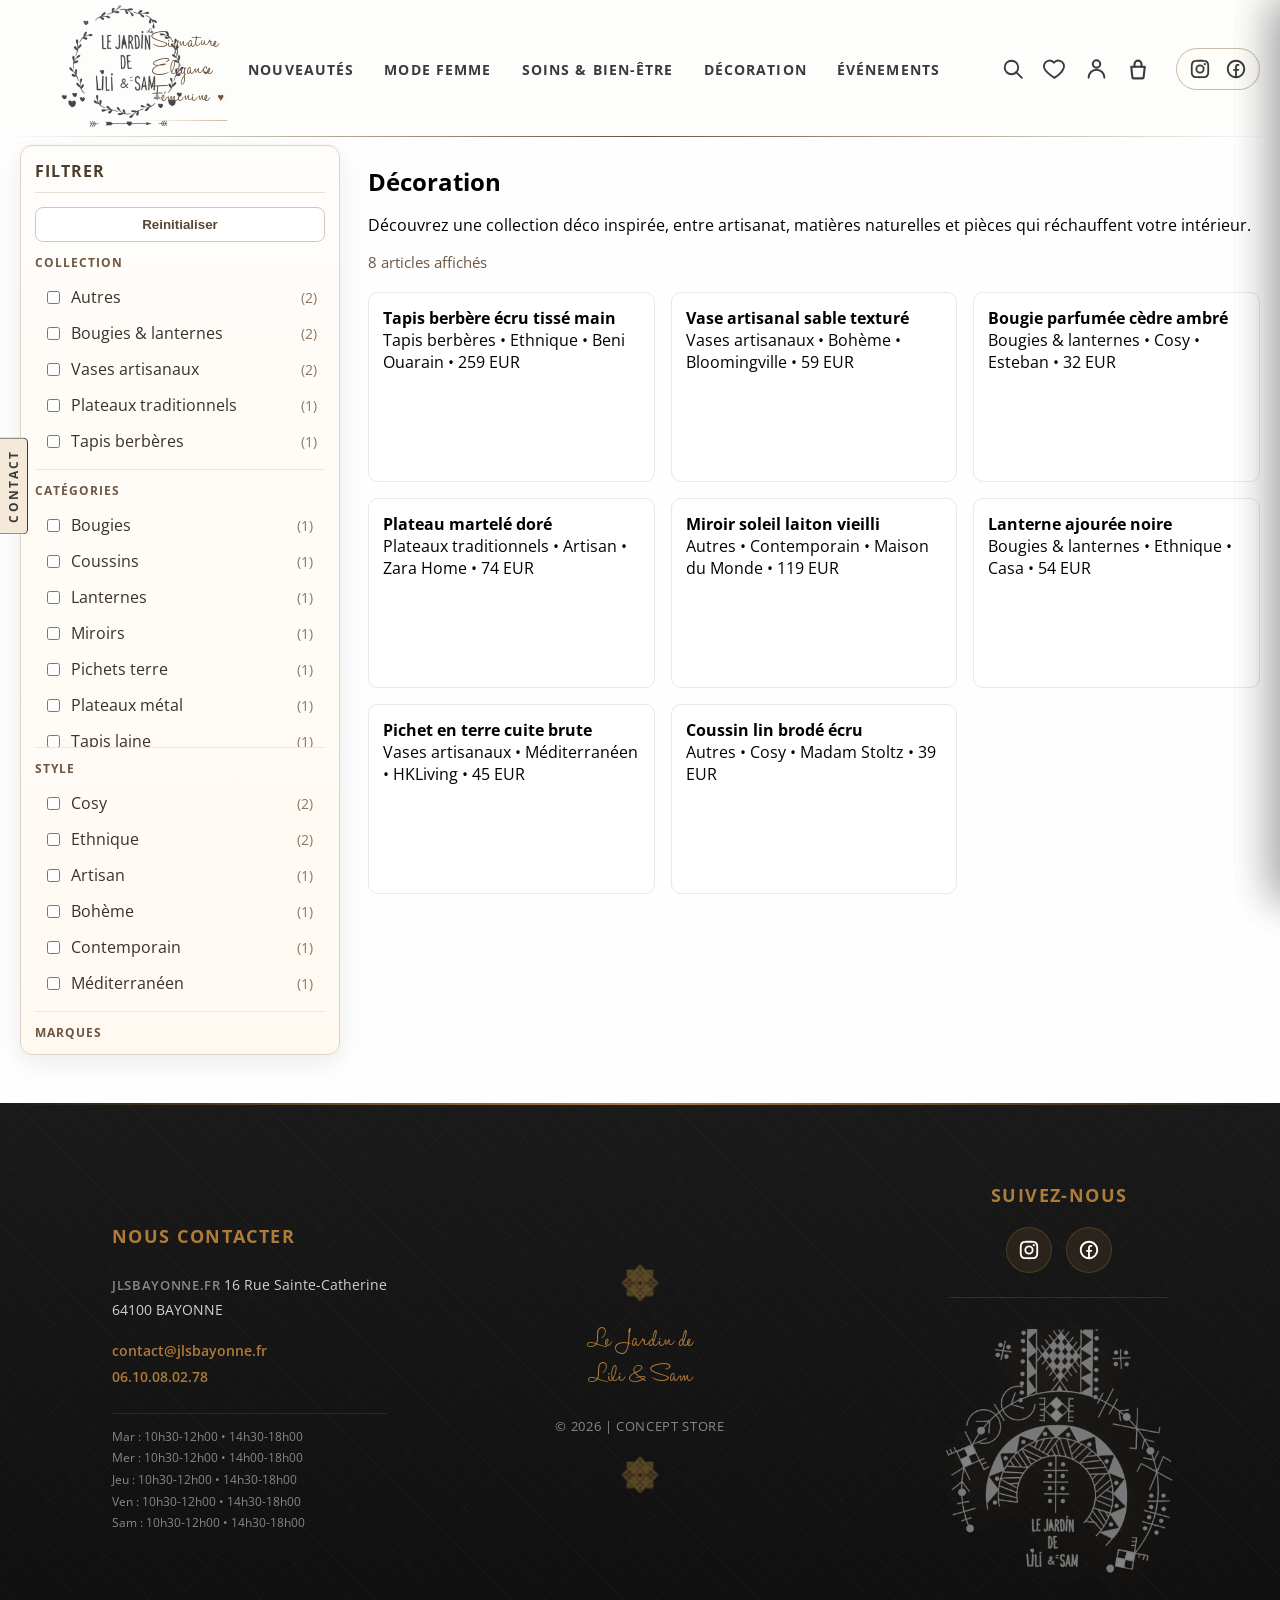
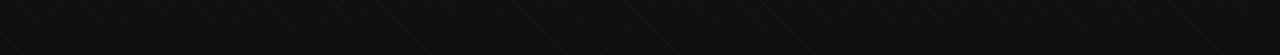
==== decoration.html @ 3ecb761a "Update 24/03/26" ====
<!DOCTYPE html>
<html lang="fr">

<head>
    <!-- METADONNÉES -->
    <meta charset="UTF-8">
    <meta name="viewport" content="width=device-width, initial-scale=1.0">
    <meta name="description"
        content="Décoration - Une sélection de tapis berbères, vases artisanaux, bougies et objets déco au Jardin de Lili & Sam à Bayonne.">
    <meta name="robots" content="index, follow">
    <link rel="canonical" href="https://jlsbayonne.fr/decoration.html">
    <title>Décoration | Le Jardin de Lili &amp; Sam</title>

    <!-- LINK -->
    <link rel="stylesheet" href="style.css">
    <link
        href="https://fonts.googleapis.com/css2?family=Bodoni+Moda:wght@500;600&family=Cormorant+Garamond:wght@500;600;700&family=Open+Sans:wght@400;600&family=Source+Sans+3:wght@600;700;800&display=swap"
        rel="stylesheet">
    <link rel="icon" href="icons/favicon.ico" type="image/x-icon">

    <!-- JS -->
    <script src="carousel.js" defer></script>
    <script src="menu.js" defer></script>
    <script src="search.js" defer></script>
    <script src="script.js" defer></script>
</head>

<body>
    <!-- HEADER -->
    <header class="header">
        <div class="header-container">
            <div class="logo">
                <a href="/index.html">
                    <img src="img/logo.png" draggable="false" alt="logoJLS">
                </a>
                <div class="logo-words" aria-hidden="true">
                    <span>Signature</span>
                    <span>Elégance</span>
                    <span>Féminine</span>
                </div>
                <div class="logo-hover-hint" aria-hidden="true">
                    <span class="logo-hover-arrow">↖</span>
                    <span class="logo-hover-text">
                        <span class="logo-hover-letter" style="--i:1">R</span>
                        <span class="logo-hover-letter" style="--i:2">E</span>
                        <span class="logo-hover-letter" style="--i:3">T</span>
                        <span class="logo-hover-letter" style="--i:4">O</span>
                        <span class="logo-hover-letter" style="--i:5">U</span>
                        <span class="logo-hover-letter" style="--i:6">R</span>
                        <span class="logo-hover-space"></span>
                        <span class="logo-hover-letter" style="--i:7">V</span>
                        <span class="logo-hover-letter" style="--i:8">E</span>
                        <span class="logo-hover-letter" style="--i:9">R</span>
                        <span class="logo-hover-letter" style="--i:10">S</span>
                        <span class="logo-hover-space"></span>
                        <span class="logo-hover-letter" style="--i:11">L</span>
                        <span class="logo-hover-letter" style="--i:12">'</span>
                        <span class="logo-hover-letter" style="--i:13">A</span>
                        <span class="logo-hover-letter" style="--i:14">C</span>
                        <span class="logo-hover-letter" style="--i:15">C</span>
                        <span class="logo-hover-letter" style="--i:16">U</span>
                        <span class="logo-hover-letter" style="--i:17">E</span>
                        <span class="logo-hover-letter" style="--i:18">I</span>
                        <span class="logo-hover-letter" style="--i:19">L</span>
                    </span>
                </div>
            </div>

            <div class="header-search-overlay">
                <div class="header-search">
                    <div class="search-berber-left" aria-hidden="true"></div>
                    <input type="text" placeholder="Rechercher un article, une marque...">
                    <img src="icons/search-outline.svg" class="search-icon-input" alt="Recherche">
                    <button class="search-close" aria-label="Fermer la barre de recherche">
                        <svg viewBox="0 0 24 24" width="22" height="22" fill="none">
                            <path d="M18 6L6 18M6 6l12 12" stroke="currentColor" stroke-width="2"
                                stroke-linecap="round" />
                        </svg>
                    </button>
                    <div class="search-berber-right" aria-hidden="true"></div>
                </div>
            </div>

            <nav class="menu">
                <ul>
                    <li class="submenu-container">
                        <a href="nouveautes.html" class="has-submenu menu-link-nouveautes">Nouveautés</a>
                    </li>
                    <li class="submenu-container">
                        <a href="mode-femme.html" class="has-submenu">Mode Femme</a>
                        <div class="submenu submenu-mega">
                            <div class="submenu-mega-col">
                                <span class="submenu-mega-title">Vêtements</span>
                                <a href="/boutique/produits?CAT=robes&parent=boutique">Robes</a>
                                <a href="/boutique/produits?CAT=jupes&parent=boutique">Jupes</a>
                                <a href="/boutique/produits?CAT=pantalons&parent=boutique">Pantalons</a>
                                <a href="/boutique/produits?CAT=jeans&parent=boutique">Jeans</a>
                                <a href="/boutique/produits?CAT=vestes&parent=boutique">Vestes</a>
                                <a href="/boutique/produits?CAT=manteaux&parent=boutique">Manteaux</a>
                                <a href="/boutique/produits?CAT=pulls&parent=boutique">Pulls & Gilets</a>
                                <a href="/boutique/produits?CAT=t-shirts-et-polos&parent=boutique">T-shirts & Polos</a>
                                <a href="/boutique/produits?CAT=chemises&parent=boutique">Chemises</a>
                                <a href="/boutique/produits?CAT=combinaisons&parent=boutique">Combinaisons</a>
                            </div>
                            <div class="submenu-mega-col">
                                <span class="submenu-mega-title">Chaussures</span>
                                <a href="/boutique/produits?CAT=basket&parent=boutique">Basket</a>
                                <a href="/boutique/produits?CAT=bottes&parent=boutique">Bottes</a>
                                <a href="/boutique/produits?CAT=bottines-boots&parent=boutique">Bottines / Boots</a>
                                <a href="/boutique/produits?CAT=sandales&parent=boutique">Sandales</a>
                                <a href="/boutique/produits?CAT=talons&parent=boutique">Talons</a>
                                <a href="/boutique/produits?CAT=chaussures_plates&parent=boutique">Chaussures plates</a>
                                <a href="/boutique/produits?CAT=chaussures_de_ville&parent=boutique">Chaussures de ville</a>
                                <a href="/boutique/produits?CAT=chaussures_de_sport&parent=boutique">Chaussures de sport</a>
                            </div>
                            <div class="submenu-mega-col">
                                <span class="submenu-mega-title">Accessoires</span>
                                <a href="/boutique/produits?CAT=sacs_maroquinerie&parent=boutique">Sacs & Maroquinerie</a>
                                <a href="/boutique/produits?CAT=bijoux_fantaisie&parent=boutique">Bijoux & Fantaisie</a>
                                <a href="/boutique/produits?CAT=ceintures&parent=boutique">Ceintures</a>
                                <a href="/boutique/produits?CAT=chapeaux&parent=boutique">Chapeaux</a>
                                <a href="/boutique/produits?CAT=echarpes&parent=boutique">Écharpes</a>
                                <a href="/boutique/produits?CAT=gants&parent=boutique">Gants</a>
                                <a href="/boutique/produits?CAT=lunettes_de_soleil&parent=boutique">Lunettes de soleil</a>
                            </div>
                        </div>
                    </li>
                    <li class="submenu-container">
                        <a href="soins-bien-etre.html" class="has-submenu">Soins &
                            Bien-être</a>
                        <div class="submenu">
                            <a href="/boutique/produits?CAT=parfums&parent=boutique">Parfums</a>
                            <a href="/boutique/produits?CAT=savons_artisanaux&parent=boutique">Savons artisanaux</a>
                            <a href="/boutique/produits?CAT=soins_corps&parent=boutique">Soins du corps</a>
                            <a href="/boutique/produits?CAT=soins_visage&parent=boutique">Soins du visage</a>
                            <a href="/boutique/produits?CAT=bougies_senteurs&parent=boutique">Bougies & senteurs</a>

                        </div>
                    </li>
                    <li class="submenu-container">
                        <a href="decoration.html" class="has-submenu">Décoration</a>
                        <div class="submenu">
                            <a href="/boutique/produits?CAT=tapis_berberes&parent=boutique">Tapis Berbères</a>
                            <a href="/boutique/produits?CAT=vases_artisanaux&parent=boutique">Vases artisanaux</a>
                            <a href="/boutique/produits?CAT=bougies_lanternes&parent=boutique">Bougies & lanternes</a>
                            <a href="/boutique/produits?CAT=plateaux_traditionnels&parent=boutique">Plateaux
                                traditionnels</a>
                            <a href="/boutique/produits?CAT=decorations_autres&parent=boutique">Autres</a>
                        </div>
                    </li>
                    <li class="submenu-container">
                        <a href="/evenements.html">Événements</a>
                    </li>
                </ul>
            </nav>
            <!-- ICÔNES PRINCIPALES -->
            <div class="icons">
                <!-- RECHERCHE -->
                <button class="icon-wrapper search-toggle" aria-label="Recherche" title="Rechercher">
                    <svg class="radial-icon" viewBox="0 0 24 24" aria-hidden="true" focusable="false">
                        <circle class="radial-icon-fill" cx="11" cy="11" r="6.5" />
                        <path class="radial-icon-fill" d="M15.55 16.26L16.26 15.55L21.2 20.49L20.49 21.2Z" />
                        <circle class="radial-icon-outline" cx="11" cy="11" r="6.5" />
                        <path class="radial-icon-outline" d="M15.5 15.5L21 21" />
                    </svg>
                </button>

                <!-- FAVORIS -->
                <a href="/boutique/produits/?CAT=Favoris&parent=index.html" class="icon-wrapper"
                    data-panel-trigger="panel-favoris" title="Favoris">
                    <svg class="radial-icon" viewBox="0 0 24 24" aria-hidden="true" focusable="false">
                        <defs>
                            <clipPath id="favorite-heart-clip">
                                <path d="M12 21s-6.7-4.35-9.2-8.1C.7 9.8 2.1 5.7 5.8 4.6c2.2-.65 4.4.1 5.7 1.9 1.3-1.8 3.5-2.55 5.7-1.9 3.7 1.1 5.1 5.2 3 8.3C18.7 16.65 12 21 12 21z" />
                            </clipPath>
                        </defs>
                        <circle class="radial-icon-fill" cx="12" cy="12" r="12" clip-path="url(#favorite-heart-clip)" />
                        <path class="radial-icon-outline" d="M12 21s-6.7-4.35-9.2-8.1C.7 9.8 2.1 5.7 5.8 4.6c2.2-.65 4.4.1 5.7 1.9 1.3-1.8 3.5-2.55 5.7-1.9 3.7 1.1 5.1 5.2 3 8.3C18.7 16.65 12 21 12 21z" />
                    </svg>
                    <span class="sr-only">Mes Favoris</span>
                </a>

                <!-- COMPTE -->
                <a href="/boutique/compte.php" class="icon-wrapper" data-panel-trigger="panel-compte" title="Compte" aria-label="Mon Compte">
                    <svg class="radial-icon radial-icon-account" viewBox="0 0 24 24" aria-hidden="true" focusable="false">
                        <path class="radial-icon-fill" d="M12 11.3a3.3 3.3 0 1 0 0-6.6a3.3 3.3 0 0 0 0 6.6Z" />
                        <path class="radial-icon-fill" d="M5 20.1a7 7 0 0 1 14 0Z" />
                        <circle class="radial-icon-outline" cx="12" cy="8" r="3.3" />
                        <path class="radial-icon-outline" d="M5 20.1a7 7 0 0 1 14 0" />
                    </svg>
                </a>

                <!-- PANIER -->
                <a href="/boutique/panier.php" class="icon-wrapper" data-panel-trigger="panel-panier" title="Panier" aria-label="Panier">
                    <svg class="radial-icon radial-icon-cart" viewBox="0 0 24 24" aria-hidden="true" focusable="false">
                        <path class="radial-icon-fill" d="M6.2 9.2h11.6l-1 9.1a1 1 0 0 1-1 .9H8.2a1 1 0 0 1-1-.9Z" />
                        <path class="radial-icon-fill" d="M9 9.2V7a3 3 0 0 1 6 0v2.2" />
                        <path class="radial-icon-outline" d="M6.2 9.2h11.6l-1 9.1a1 1 0 0 1-1 .9H8.2a1 1 0 0 1-1-.9Z" />
                        <path class="radial-icon-outline" d="M9 9.2V7a3 3 0 0 1 6 0v2.2" />
                    </svg>
                    <span class="cart-count">0</span>
                </a>

                <!-- RÉSEAUX SOCIAUX -->
                <div class="social-icons" aria-label="Réseaux sociaux">
                    <a href="https://www.instagram.com/jls_bayonne_" target="_blank" rel="noopener noreferrer"
                        title="Instagram" aria-label="Instagram">
                        <img src="icons/instagram-outline.svg" class="icon-default" alt="Instagram">
                        <img src="icons/instagram-filled.svg" class="icon-hover" alt="">
                    </a>
                    <a href="https://www.facebook.com/JLSBayonne" target="_blank" rel="noopener noreferrer"
                        title="Facebook" aria-label="Facebook">
                        <img src="icons/facebook-outline.svg" class="icon-default" alt="Facebook">
                        <img src="icons/facebook-filled.svg" class="icon-hover" alt="">
                    </a>
                </div>
            </div>

            <!-- BURGER MENU -->
            <button class="burger">
                <span></span>
                <span></span>
                <span></span>
            </button>

        </div>
    </header>

    <!---------- CATALOGUE ---------->
    <main class="catalog-page">
        <section class="catalog-content">
            <h1>Décoration</h1>
            <p>Découvrez une collection déco inspirée, entre artisanat, matières naturelles et pièces qui réchauffent votre intérieur.</p>
            <p class="catalog-results" data-catalog-results>8 articles affichés</p>

            <div class="catalog-grid">
                <article class="product-card"
                    data-tags="decoration,tapis_berberes,tapis-laine,ethnique,prix-100-plus,marque-beni-ouarain">
                    <strong>Tapis berbère écru tissé main</strong><br>
                    <span>Tapis berbères • Ethnique • Beni Ouarain • 259 EUR</span>
                </article>
                <article class="product-card"
                    data-tags="decoration,vases_artisanaux,vases-ceramique,boheme,prix-50-100,marque-bloomingville">
                    <strong>Vase artisanal sable texturé</strong><br>
                    <span>Vases artisanaux • Bohème • Bloomingville • 59 EUR</span>
                </article>
                <article class="product-card"
                    data-tags="decoration,bougies_lanternes,bougies,cosy,prix-0-50,marque-esteban">
                    <strong>Bougie parfumée cèdre ambré</strong><br>
                    <span>Bougies & lanternes • Cosy • Esteban • 32 EUR</span>
                </article>
                <article class="product-card"
                    data-tags="decoration,plateaux_traditionnels,plateaux-metal,artisan,prix-50-100,marque-zara-home">
                    <strong>Plateau martelé doré</strong><br>
                    <span>Plateaux traditionnels • Artisan • Zara Home • 74 EUR</span>
                </article>
                <article class="product-card"
                    data-tags="decoration,decorations_autres,miroirs,contemporain,prix-100-plus,marque-maison-du-monde">
                    <strong>Miroir soleil laiton vieilli</strong><br>
                    <span>Autres • Contemporain • Maison du Monde • 119 EUR</span>
                </article>
                <article class="product-card"
                    data-tags="decoration,bougies_lanternes,lanternes,ethnique,prix-50-100,marque-casa">
                    <strong>Lanterne ajourée noire</strong><br>
                    <span>Bougies & lanternes • Ethnique • Casa • 54 EUR</span>
                </article>
                <article class="product-card"
                    data-tags="decoration,vases_artisanaux,pichets-terre,mediterraneen,prix-0-50,marque-hkliving">
                    <strong>Pichet en terre cuite brute</strong><br>
                    <span>Vases artisanaux • Méditerranéen • HKLiving • 45 EUR</span>
                </article>
                <article class="product-card"
                    data-tags="decoration,decorations_autres,coussins,cosy,prix-0-50,marque-madam-stoltz">
                    <strong>Coussin lin brodé écru</strong><br>
                    <span>Autres • Cosy • Madam Stoltz • 39 EUR</span>
                </article>
            </div>
            <p class="catalog-empty" data-catalog-empty hidden>Aucun article ne correspond a ces filtres.</p>
        </section>

        <aside class="catalog-filters" aria-label="Filtres catégories">
            <h2>Filtrer</h2>
            <button class="catalog-reset" type="button" data-catalog-reset>Reinitialiser</button>

            <div class="filter-group" data-filter-group="univers">
                <h3>Collection</h3>
                <label class="filter-option"><input type="checkbox" data-filter data-group="univers" value="tapis_berberes">
                    Tapis berbères <span data-filter-count>(1)</span></label>
                <label class="filter-option"><input type="checkbox" data-filter data-group="univers" value="vases_artisanaux">
                    Vases artisanaux <span data-filter-count>(2)</span></label>
                <label class="filter-option"><input type="checkbox" data-filter data-group="univers" value="bougies_lanternes">
                    Bougies & lanternes <span data-filter-count>(2)</span></label>
                <label class="filter-option"><input type="checkbox" data-filter data-group="univers" value="plateaux_traditionnels">
                    Plateaux traditionnels <span data-filter-count>(1)</span></label>
                <label class="filter-option"><input type="checkbox" data-filter data-group="univers" value="decorations_autres">
                    Autres <span data-filter-count>(2)</span></label>
            </div>

            <div class="filter-group" data-filter-group="categorie">
                <h3 data-categories-title>Catégories</h3>
                <label class="filter-option" data-universes="tapis_berberes"><input type="checkbox" data-filter
                        data-group="categorie" value="tapis-laine"> Tapis laine</label>
                <label class="filter-option" data-universes="vases_artisanaux"><input type="checkbox" data-filter
                        data-group="categorie" value="vases-ceramique"> Vases céramique</label>
                <label class="filter-option" data-universes="vases_artisanaux"><input type="checkbox" data-filter
                        data-group="categorie" value="pichets-terre"> Pichets terre</label>
                <label class="filter-option" data-universes="bougies_lanternes"><input type="checkbox" data-filter
                        data-group="categorie" value="bougies"> Bougies</label>
                <label class="filter-option" data-universes="bougies_lanternes"><input type="checkbox" data-filter
                        data-group="categorie" value="lanternes"> Lanternes</label>
                <label class="filter-option" data-universes="plateaux_traditionnels"><input type="checkbox" data-filter
                        data-group="categorie" value="plateaux-metal"> Plateaux métal</label>
                <label class="filter-option" data-universes="decorations_autres"><input type="checkbox" data-filter
                        data-group="categorie" value="miroirs"> Miroirs</label>
                <label class="filter-option" data-universes="decorations_autres"><input type="checkbox" data-filter
                        data-group="categorie" value="coussins"> Coussins</label>
            </div>

            <div class="filter-group" data-filter-group="style">
                <h3>Style</h3>
                <label class="filter-option"><input type="checkbox" data-filter data-group="style" value="ethnique">
                    Ethnique</label>
                <label class="filter-option"><input type="checkbox" data-filter data-group="style" value="boheme">
                    Bohème</label>
                <label class="filter-option"><input type="checkbox" data-filter data-group="style" value="cosy">
                    Cosy</label>
                <label class="filter-option"><input type="checkbox" data-filter data-group="style" value="artisan">
                    Artisan</label>
                <label class="filter-option"><input type="checkbox" data-filter data-group="style" value="contemporain">
                    Contemporain</label>
                <label class="filter-option"><input type="checkbox" data-filter data-group="style" value="mediterraneen">
                    Méditerranéen</label>
            </div>

            <div class="filter-group" data-filter-group="marque">
                <h3>Marques</h3>
                <label class="filter-option"><input type="checkbox" data-filter data-group="marque" value="marque-beni-ouarain">
                    Beni Ouarain</label>
                <label class="filter-option"><input type="checkbox" data-filter data-group="marque" value="marque-bloomingville">
                    Bloomingville</label>
                <label class="filter-option"><input type="checkbox" data-filter data-group="marque" value="marque-esteban">
                    Esteban</label>
                <label class="filter-option"><input type="checkbox" data-filter data-group="marque" value="marque-zara-home">
                    Zara Home</label>
                <label class="filter-option"><input type="checkbox" data-filter data-group="marque" value="marque-maison-du-monde">
                    Maison du Monde</label>
                <label class="filter-option"><input type="checkbox" data-filter data-group="marque" value="marque-casa">
                    Casa</label>
                <label class="filter-option"><input type="checkbox" data-filter data-group="marque" value="marque-hkliving">
                    HKLiving</label>
                <label class="filter-option"><input type="checkbox" data-filter data-group="marque" value="marque-madam-stoltz">
                    Madam Stoltz</label>
            </div>

            <div class="filter-group" data-filter-group="prix">
                <h3>Prix</h3>
                <label class="filter-option"><input type="checkbox" data-filter data-group="prix" value="prix-0-50">
                    Moins de 50 EUR</label>
                <label class="filter-option"><input type="checkbox" data-filter data-group="prix" value="prix-50-100">
                    50 EUR a 100 EUR</label>
                <label class="filter-option"><input type="checkbox" data-filter data-group="prix" value="prix-100-plus">
                    Plus de 100 EUR</label>
            </div>
        </aside>
    </main>
    <!----------FOOTER---------- -->
    <footer id="footer">
        <div class="footer-container">
            <div class="footer-left">
                <strong>Nous contacter</strong>
                <div>
                    <strong style="font-size: 13px; letter-spacing: 0.05em; text-transform: uppercase; color: #888; font-weight: 600;">JLSBAYONNE.FR</strong>
                    16 Rue Sainte-Catherine<br>
                    64100 BAYONNE
                </div>
                <div>
                    <a href="mailto:contact@jlsbayonne.fr">contact@jlsbayonne.fr</a><br>
                    <a href="tel:0610080278">06.10.08.02.78</a>
                </div>
                <div style="margin-top: 8px; padding-top: 12px; border-top: 1px solid rgba(174, 123, 58, 0.2); font-size: 12px; color: #888;">
                    Mar : 10h30-12h00 • 14h30-18h00<br>
                    Mer : 10h30-12h00 • 14h00-18h00<br>
                    Jeu : 10h30-12h00 • 14h30-18h00<br>
                    Ven : 10h30-12h00 • 14h30-18h00<br>
                    Sam : 10h30-12h00 • 14h30-18h00<br>
                </div>
            </div>

            <div class="footer-center">
                <h3>Le Jardin de<br>Lili & Sam</h3>
                <p>&copy; 2026 | Concept Store</p>
            </div>

            <div class="footer-right social-icons-footer">
                <strong>Suivez-nous</strong>
                <div class="social-icons-footer">
                    <a href="https://www.instagram.com/jls_bayonne_" target="_blank" rel="noopener noreferrer" title="Instagram" aria-label="Instagram">
                        <img src="icons/instagram-outline.svg" alt="Instagram">
                    </a>
                    <a href="https://www.facebook.com/JLSBayonne" target="_blank" rel="noopener noreferrer" title="Facebook" aria-label="Facebook">
                        <img src="icons/facebook-outline.svg" alt="Facebook">
                    </a>
                </div>
                <div class="footer-brand-mark">
                    <img src="img/background-white.webp" alt="Logo Le Jardin de Lili & Sam">
                </div>
            </div>
        </div>
    </footer>

    <!-- WIDGET CONTACT VERTICAL -->
    <div class="contact-widget" id="contact-widget">
        <button class="contact-widget-toggle" type="button" aria-label="Ouvrir les moyens de contact"
            aria-expanded="false" aria-controls="contact-widget-panel">
            <span class="contact-widget-label">CONTACT</span>
        </button>
        <div class="contact-widget-panel" id="contact-widget-panel" aria-hidden="true">
            <a href="https://maps.app.goo.gl/K8HkVCwXNaB93dVm9" class="contact-widget-icon" aria-label="Nous contacter" target="_blank" rel="noopener noreferrer">
                <svg xmlns="http://www.w3.org/2000/svg" viewBox="0 0 24 24" width="24" height="24" fill="none" aria-hidden="true">
                    <path d="M12 22s7-6.2 7-12a7 7 0 1 0-14 0c0 5.8 7 12 7 12z" stroke="currentColor" stroke-width="1.8" stroke-linecap="round" stroke-linejoin="round"/>
                    <circle cx="12" cy="10" r="2.7" stroke="currentColor" stroke-width="1.8"/>
                </svg>
            </a>
            <a href="tel:0610080278" class="contact-widget-icon" aria-label="Appeler">
                <svg viewBox="0 0 24 24" width="16" height="16" fill="none" aria-hidden="true">
                    <path d="M22 16.92v3a2 2 0 0 1-2.18 2A19.79 19.79 0 0 1 11.19 19a19.5 19.5 0 0 1-6-6A19.79 19.79 0 0 1 2.08 4.18 2 2 0 0 1 4.06 2h3a2 2 0 0 1 2 1.72c.12.9.33 1.78.62 2.62a2 2 0 0 1-.45 2.11L8 9.68a16 16 0 0 0 6.32 6.32l1.23-1.23a2 2 0 0 1 2.11-.45c.84.29 1.72.5 2.62.62A2 2 0 0 1 22 16.92z" stroke="currentColor" stroke-width="1.8" stroke-linecap="round" stroke-linejoin="round"/>
                </svg>
            </a>
            <a href="mailto:contact@jlsbayonne.fr" class="contact-widget-icon" aria-label="Envoyer un email">
                <svg viewBox="0 0 24 24" width="16" height="16" fill="none" aria-hidden="true">
                    <rect x="3" y="5" width="18" height="14" rx="2" stroke="currentColor" stroke-width="1.8"/>
                    <path d="M4 7l8 6 8-6" stroke="currentColor" stroke-width="1.8" stroke-linecap="round" stroke-linejoin="round"/>
                </svg>
            </a>
        </div>
    </div>

    <!-- BOUTON RETOUR EN HAUT -->
    <button id="scrollTopBtn" aria-label="Retour en haut">

        <!-- cercle progression -->
        <svg class="progress-ring" width="60" height="60">
            <circle class="progress-ring-bg" cx="30" cy="30" r="26" />
            <circle class="progress-ring-circle" cx="30" cy="30" r="26" />
        </svg>

        <!-- flèche -->
        <svg class="arrow-up" viewBox="0 0 24 24">
            <path d="M12 19V5M5 12l7-7 7 7" stroke="white" stroke-width="2" fill="none" stroke-linecap="round"
                stroke-linejoin="round" />
        </svg>

        <!-- fleur -->
        <svg class="flower-icon" viewBox="0 0 24 24">
            <circle cx="12" cy="12" r="2.5" fill="white" />
            <circle cx="12" cy="5" r="3" fill="white" />
            <circle cx="19" cy="12" r="3" fill="white" />
            <circle cx="12" cy="19" r="3" fill="white" />
            <circle cx="5" cy="12" r="3" fill="white" />
        </svg>

    </button>

    <!-- OVERLAY PANNEAUX -->
    <div class="side-panel-overlay" id="side-panel-overlay"></div>

    <!-- PANNEAU FAVORIS -->
    <aside class="side-panel" id="panel-favoris" aria-label="Mes Favoris">
        <div class="side-panel-head">
            <span class="side-panel-title">Mes Favoris</span>
            <button class="side-panel-close" aria-label="Fermer">
                <svg viewBox="0 0 24 24" width="22" height="22" fill="none">
                    <path d="M18 6L6 18M6 6l12 12" stroke="#c8b49a" stroke-width="1.5" />
                </svg>
            </button>
        </div>
        <div class="side-panel-body">
            <div class="side-panel-empty-state">
                <svg viewBox="0 0 24 24" width="52" height="52" fill="none">
                    <path
                        d="M20.84 4.61a5.5 5.5 0 0 0-7.78 0L12 5.67l-1.06-1.06a5.5 5.5 0 0 0-7.78 7.78l1.06 1.06L12 21.23l7.78-7.78 1.06-1.06a5.5 5.5 0 0 0 0-7.78z"
                        stroke="#c8b49a" stroke-width="1.5" />
                </svg>
                <p>Aucun article en favoris pour l'instant.</p>
                <a href="/boutique/produits/" class="side-panel-btn">Découvrir la boutique</a>
            </div>
        </div>
    </aside>

    <!-- PANNEAU COMPTE -->
    <aside class="side-panel" id="panel-compte" aria-label="Mon Compte">
        <div class="side-panel-head">
            <span class="side-panel-title">Mon Compte</span>
            <button class="side-panel-close" aria-label="Fermer">
                <svg viewBox="0 0 24 24" width="22" height="22" fill="none">
                    <path d="M18 6L6 18M6 6l12 12" stroke="currentColor" stroke-width="2" stroke-linecap="round" />
                </svg>
            </button>
        </div>
        <div class="side-panel-body">
            <form class="side-panel-form" action="/boutique/compte.php" method="post">
                <label for="sp-email">Adresse e‑mail</label>
                <input id="sp-email" type="email" name="email" placeholder="votre@email.fr" autocomplete="email"
                    required>
                <label for="sp-password">Mot de passe</label>
                <input id="sp-password" type="password" name="password" placeholder="••••••••"
                    autocomplete="current-password" required>
                <a href="/boutique/compte.php?action=forgot" class="side-panel-link-small">Mot de passe oublié ?</a>
                <button type="submit" class="side-panel-btn">Se connecter</button>
            </form>
            <div class="side-panel-separator"><span>ou</span></div>
            <a href="/boutique/compte.php?action=register" class="side-panel-btn side-panel-btn-outline">Créer un
                compte</a>
            <div class="side-panel-links">
                <a href="/boutique/compte.php?action=orders">Mes commandes</a>
                <a href="/boutique/compte.php?action=profile">Mes informations</a>
            </div>
        </div>
    </aside>

    <!-- PANNEAU PANIER -->
    <aside class="side-panel" id="panel-panier" aria-label="Mon Panier">
        <div class="side-panel-head">
            <span class="side-panel-title">Mon Panier</span>
            <button class="side-panel-close" aria-label="Fermer">
                <svg viewBox="0 0 24 24" width="22" height="22" fill="none">
                    <path d="M18 6L6 18M6 6l12 12" stroke="currentColor" stroke-width="2" stroke-linecap="round" />
                </svg>
            </button>
        </div>
        <div class="side-panel-body" id="panel-panier-items">
            <div class="side-panel-empty-state">
                <svg viewBox="0 0 24 24" width="52" height="52" fill="none">
                    <path d="M6 2L3 6v14a2 2 0 002 2h14a2 2 0 002-2V6l-3-4zM3 6h18M16 10a4 4 0 01-8 0" stroke="#c8b49a"
                        stroke-width="1.5" stroke-linecap="round" stroke-linejoin="round" />
                </svg>
                <p>Votre panier est vide.</p>
                <a href="/boutique/produits/" class="side-panel-btn">Continuer mes achats</a>
            </div>
        </div>
        <div class="side-panel-footer" id="panel-panier-footer" style="display:none">
            <div class="side-panel-total">
                <span>Sous-total</span>
                <span class="side-panel-total-amount" id="panel-panier-total">0,00 €</span>
            </div>
            <a href="/boutique/panier.php?action=checkout" class="side-panel-btn">Finaliser ma commande</a>
            <a href="/boutique/panier.php" class="side-panel-btn side-panel-btn-outline">Voir mon panier</a>
        </div>
    </aside>

</body>

</html>
---- style.css ----
/* ----------GLOBAL---------- */
body {
    font-family: 'Open Sans', Arial, sans-serif;
    margin: 0;
    padding: 0;
    background: #FEFEFE;
    overflow-x: hidden;
}

@font-face {
    font-family: "Halo Handletter";
    src: url("fonts/HaloHandletter.otf") format("opentype");
    font-weight: 400;
    font-style: normal;
    font-display: swap;
}

/* Titres principaux du menu header en majuscule */
.menu > ul > li.submenu-container > a {
    text-transform: uppercase;
    font-weight: 700;
    letter-spacing: 0.08em;
}

.filter-group-nouveautes .filter-option.is-zero {
    display: none !important;
}


/* ----------ALL BACKGROUND DECORATION---------- */
.header-search::before {
    content: "";
    position: absolute;
    top: 50%;
    left: 50%;
    transform: translate(-50%, -50%);
    width: 100%;
    height: 100%;
    background-image: url('img/logo-berbere.webp');
    background-repeat: no-repeat;
    background-position: center;
    background-size: auto 200%;
    opacity: 0.17;
    z-index: -1;
    pointer-events: none;
}

.container {
    max-width: 1400px;
    margin: auto;
    padding: 0 40px;
}

/* ----------HEADER---------- */
.header {
    position: sticky;
    top: 0;
    width: 100%;
    background: #FDFEFC;
    z-index: 1000;
    transition: background 0.2s ease;
}

.header::after {
    content: "";
    position: absolute;
    left: 0;
    bottom: 0;
    width: 100%;
    height: 1.5px;
    background: linear-gradient(to right, #ae7c3a00, #6f5338, #ae7c3a00);
}

.header.search-overlay-open {
    background: transparent;
}

.header.search-overlay-open::after {
    opacity: 0;
}

.header.search-overlay-open .header-container> :not(.header-search-overlay) {
    opacity: 0;
    visibility: hidden;
    pointer-events: none;
    transition: opacity 0.2s ease, visibility 0s linear 0.2s;
}

.header-container {
    max-width: 1400px;
    margin: auto;
    display: grid;
    grid-template-columns: minmax(220px, 1fr) auto minmax(320px, 1fr);
    align-items: center;
    padding: 1px 20px;
}

.header.scrolled {
    backdrop-filter: blur(10px);
    background: rgba(254, 252, 253, 0.6);
}

.header.search-overlay-open.scrolled {
    background: transparent;
    backdrop-filter: none;
}

/* ----------LOGO---------- */
.logo {
    position: relative;
    transform: translateX(clamp(0px, 3vw, 48px));
}

.logo a {
    position: relative;
    z-index: 1;
    display: inline-block;
}

.logo img:first-child {
    height: 130px;
    width: auto;
    transition: transform 0.3s ease;
}

.logo img:first-child:hover {
    transform: scale(1.02);
    cursor: pointer;
}

.logo-words {
    position: absolute;
    top: 50%;
    left: calc(40% + 2px);
    transform: translateY(-50%);
    display: flex;
    flex-direction: column;
    gap: 3px;
    pointer-events: none;
    white-space: nowrap;
}



.logo-words::before {
    content: "";
    position: absolute;
    left: -10px;
    right: -8px;
    bottom: -13px;
    height: 1px;
    background: linear-gradient(90deg, rgba(174, 123, 58, 0), rgba(174, 123, 58, 0.78), rgba(174, 123, 58, 0));
    background-size: 210% 100%;
    background-position: 0 50%;
    opacity: 0.7;
    animation: logoWordsSheen 10s ease-in-out infinite;
}

.logo-words::after {
    content: "\2665";
    position: absolute;
    right: -5px;
    bottom: 6px;
    font-size: 11px;
    line-height: 1;
    color: #6f5338;
    text-shadow: 0 0 5px rgba(174, 123, 58, 0.24);
}

.logo-words span {
    font-family: "Halo Handletter", "Cormorant Garamond", serif;
    font-size: 24px;
    font-style: normal;
    font-weight: 400;
    letter-spacing: 0.02em;
    line-height: 1;
    color: #6f5338;
    text-transform: none;
    text-shadow: 0 1px 0 rgba(255, 255, 255, 0.4);
}

.logo-hover-hint {
    position: absolute;
    top: calc(50% + 59.4px);
    left: calc(34% + 5px);
    transform: translateY(-50%) translateX(-4px);
    display: inline-flex;
    align-items: center;
    gap: 4px;
    opacity: 0;
    pointer-events: none;
    white-space: nowrap;
    transition: opacity 0.25s ease, transform 0.25s ease;
}

.logo:hover .logo-hover-hint {
    opacity: 0;
}

.logo a:hover + .logo-words ~ .logo-hover-hint {
    opacity: 1;
    transform: translateY(-50%) translateX(0);
}

.logo-hover-arrow {
    font-size: 23px;
    color: #3A3A3A;
    display: inline-block;
    transform: rotate(-15deg) translateY(-7px);
}

.logo-hover-text {
    display: inline-flex;
    align-items: center;
    font-family: "Open Sans", Arial, sans-serif;
    font-size: 11px;
    font-weight: 600;
    letter-spacing: 0.1em;
    color: #3A3A3A;
    background: linear-gradient(to right, rgba(174, 124, 58, 0.22) 0%, rgba(174, 124, 58, 0.12) 45%, rgba(174, 124, 58, 0) 100%);
    border-radius: 8px 0 0 8px;
    padding-left: 7px;
    text-transform: uppercase;
}

.logo-hover-letter {
    opacity: 1;
}

.logo-hover-space {
    width: 0.35em;
}

/* ----------MENU---------- */
.menu {
    display: flex;
    align-items: center;
    gap: 30px;
    justify-self: center;
}

.menu > ul {
    display: contents;
}

.menu > ul > li {
    list-style: none;
    padding: 0;
    margin: 0;
}

.menu a {
    position: relative;
    text-decoration: none;
    color: #3A3A3A;
    font-size: 14px;
    font-weight: 600;
    letter-spacing: 0.3px;
    padding-bottom: 5px;
    transition: transform 0.2s ease, color 0.2s ease;
}

/* Les liens principaux du menu en majuscule — géré en haut du fichier */

.menu a::after {
    content: "";
    position: absolute;
    left: 0;
    bottom: 0;
    width: 0;
    background: #AE7B3A;
    transition: width 0.3s ease;
    height: 3px;
}

.menu a:hover::after {
    width: 100%;
}

.menu a:hover {
    color: #AE7B3A;
    animation: rainbow-text 5s linear infinite;
}

@keyframes rainbow-text {
    0% {
        filter: hue-rotate(0deg);
    }

    100% {
        filter: hue-rotate(360deg);
    }
}

/* ----------SUBMENU - DROPDOWN STYLE---------- */
.submenu-container {
    position: relative;
}


.submenu {
    display: block;
    position: absolute;
    top: calc(100% + 2px);
    left: 0;
    min-width: 180px;
    padding: 12px 0;
    background: #ffffff;
    border: 1px solid #000000;
    border-top: 0;
    box-shadow: 0 8px 24px rgba(0, 0, 0, 0.12);
    z-index: 999;
    border-radius: 0 0 2px 2px;
    overflow: hidden;
    opacity: 0;
    visibility: hidden;
    pointer-events: none;
    transform: scale(0);
    transform-origin: top left;
    transition: opacity 0.13s ease, transform 0.13s ease, visibility 0s linear 0.13s;
}

/* MEGA MENU MODE FEMME */
.submenu-mega {
    min-width: 700px;
    max-width: 900px;
    padding: 32px 36px 28px 36px;
    display: flex;
    gap: 48px;
    background: #fff;
    border-radius: 0 0 12px 12px;
    box-shadow: 0 8px 32px rgba(0,0,0,0.13);
    border: 1px solid #e7e3de;
    border-top: none;
}

.submenu-mega-col {
    display: flex;
    flex-direction: column;
    min-width: 180px;
    gap: 2px;
}

.submenu-mega-title {
    font-size: 1.08em;
    font-weight: 700;
    color: #AE7B3A;
    margin-bottom: 10px;
    letter-spacing: 0.01em;
    text-transform: uppercase;
    background: none;
    border: none;
    padding: 0;
}

.submenu-mega-col a {
        text-transform: none;
    font-size: 15px;
    font-weight: 400;
    color: #3A3A3A;
    padding: 7px 0 7px 0;
    background: none;
    border: none;
    transition: color 0.18s, background 0.18s, padding 0.18s;
    text-decoration: none;
}

.submenu-mega-col a:hover {
    color: #AE7B3A;
    background: #f8f2ed;
    padding-left: 10px;
    text-decoration: underline;
    text-underline-offset: 2px;
}

@media (max-width: 900px) {
    .submenu-mega {
        min-width: 0;
        max-width: 98vw;
        padding: 18px 6vw 18px 6vw;
        gap: 18px;
    }
    .submenu-mega-col {
        min-width: 120px;
    }
}

.submenu::before {
    content: "";
    position: absolute;
    top: 0;
    left: 0;
    width: 100%;
    height: 3px;
    background: #AE7B3A;
    transform: scaleX(0);
    transform-origin: left;
    pointer-events: none;
}

.submenu-container:hover .submenu::before,
.submenu-container:focus-within .submenu::before {
    animation: submenu-border-reveal 0.13s ease forwards, rainbow-text 5s linear infinite;
}

@keyframes submenu-border-reveal {
    from {
        transform: scaleX(0);
    }

    to {
        transform: scaleX(1);
    }
}

.submenu-inner {
    display: flex;
    flex-direction: column;
}

/* Colonne du mega menu */
.submenu-col {
    display: none;
}

.submenu-col-title {
    display: none;
}

.submenu a {
    display: block;
    padding: 8px 18px;
    font-size: 13px;
    font-weight: 400;
    color: #3A3A3A;
    text-decoration: none;
    background: transparent;
    transition: all 0.2s ease;
    white-space: nowrap;
}

.submenu a::after {
    display: none;
}

.submenu a:hover {
    color: #AE7B3A;
    background: rgb(248, 242, 237);
    padding-left: 21px;
    text-decoration: underline;
    text-decoration-thickness: 1px;
    text-underline-offset: 3px;
    animation: none;
}

/* Lien "Voir tout" mis en avant */
.submenu a.voir-tout {
    font-weight: 700;
    font-size: 13px;
    color: #AE7B3A;
    margin-top: 0;
}

.submenu a.voir-tout:hover {
    text-decoration: underline;
}

/* Image promo dans le mega menu */
.submenu-promo {
    display: none;
}

/* Ouverture */
.submenu-container:hover .submenu,
.submenu-container:focus-within .submenu {
    opacity: 1;
    visibility: visible;
    pointer-events: auto;
    transform: scale(1);
    transition-delay: 0s;
}

/* Séparateur vertical entre colonnes */
.submenu-divider {
    width: 1px;
    background: #f0ece7;
    align-self: stretch;
    flex-shrink: 0;
}

/* ----------SEARCH HEADER OVERLAY---------- */
.header-search {
    position: relative;
    top: 0;
    left: 0;
    width: 100%;
    height: 136.5px;
    background: #FDFEFC;
    display: flex;
    align-items: center;
    justify-content: center;
    padding: 0 20px;
    box-shadow: 0 4px 12px rgba(0, 0, 0, 0.05);
    transform: translateY(-100%);
    opacity: 0;
    transition: all 0.3s ease;
    z-index: 1;
}

.header-search.scrolled {
    backdrop-filter: blur(10px);
    background: rgba(254, 252, 253, 0.9);
}

.header-search::after {
    content: "";
    position: absolute;
    left: 0;
    bottom: 0;
    /* en bas de la section */
    width: 100%;
    height: 1.5px;
    background: linear-gradient(to right, #ae7c3a00, #ae7c3a, #ae7c3a00);
}

/* ===== DÉCORATIONS BERBÈRES — CÔTÉS GAUCHE & DROITE ===== */

.search-berber-left,
.search-berber-right {
    position: absolute;
    top: 0;
    height: 100%;
    width: 40%;
    max-width: 420px;
    pointer-events: none;
    z-index: 0;
    overflow: hidden;
}

.search-berber-left {
    left: 0;
    -webkit-mask-image: linear-gradient(to right, rgba(0,0,0,0.92) 0%, rgba(0,0,0,0.72) 40%, rgba(0,0,0,0.28) 72%, rgba(0,0,0,0) 100%);
    mask-image: linear-gradient(to right, rgba(0,0,0,0.92) 0%, rgba(0,0,0,0.72) 40%, rgba(0,0,0,0.28) 72%, rgba(0,0,0,0) 100%);
}

.search-berber-right {
    right: 0;
    -webkit-mask-image: linear-gradient(to left, rgba(0,0,0,0.92) 0%, rgba(0,0,0,0.72) 40%, rgba(0,0,0,0.28) 72%, rgba(0,0,0,0) 100%);
    mask-image: linear-gradient(to left, rgba(0,0,0,0.92) 0%, rgba(0,0,0,0.72) 40%, rgba(0,0,0,0.28) 72%, rgba(0,0,0,0) 100%);
}

/* Motif géométrique amazigh — double couche pour effet textile */
.search-berber-left::before,
.search-berber-right::before {
    content: "";
    position: absolute;
    inset: 0;
    background-image:
        url("data:image/svg+xml,%3Csvg xmlns='http://www.w3.org/2000/svg' width='80' height='80'%3E%3Cpolygon points='40,6 74,40 40,74 6,40' fill='none' stroke='%23AE7B3A' stroke-width='1.5' opacity='0.44'/%3E%3Cpolygon points='40,22 58,40 40,58 22,40' fill='none' stroke='%23AE7B3A' stroke-width='0.9' opacity='0.28'/%3E%3Cline x1='40' y1='22' x2='40' y2='58' stroke='%23AE7B3A' stroke-width='0.7' opacity='0.22'/%3E%3Cline x1='22' y1='40' x2='58' y2='40' stroke='%23AE7B3A' stroke-width='0.7' opacity='0.22'/%3E%3Cpolygon points='40,31 49,40 40,49 31,40' fill='%23AE7B3A' opacity='0.18'/%3E%3Ccircle cx='40' cy='6' r='2.5' fill='%23AE7B3A' opacity='0.52'/%3E%3Ccircle cx='74' cy='40' r='2.5' fill='%23AE7B3A' opacity='0.52'/%3E%3Ccircle cx='40' cy='74' r='2.5' fill='%23AE7B3A' opacity='0.52'/%3E%3Ccircle cx='6' cy='40' r='2.5' fill='%23AE7B3A' opacity='0.52'/%3E%3Cpolygon points='0,0 18,0 0,18' fill='%23AE7B3A' opacity='0.1'/%3E%3Cpolygon points='80,0 62,0 80,18' fill='%23AE7B3A' opacity='0.1'/%3E%3Cpolygon points='0,80 18,80 0,62' fill='%23AE7B3A' opacity='0.1'/%3E%3Cpolygon points='80,80 62,80 80,62' fill='%23AE7B3A' opacity='0.1'/%3E%3C/svg%3E"),
        url("data:image/svg+xml,%3Csvg xmlns='http://www.w3.org/2000/svg' width='40' height='40'%3E%3Cpolygon points='20,3 37,20 20,37 3,20' fill='none' stroke='%23C4934A' stroke-width='0.8' opacity='0.3'/%3E%3Cpolygon points='20,12 28,20 20,28 12,20' fill='%23AE7B3A' opacity='0.13'/%3E%3C/svg%3E");
    background-size: 80px 80px, 40px 40px;
    background-repeat: repeat, repeat;
}

/* Frange triangulaire extérieure — liseré textile amazigh */
.search-berber-left::after {
    content: "";
    position: absolute;
    top: 0;
    left: 0;
    width: 12px;
    height: 100%;
    background-image: url("data:image/svg+xml,%3Csvg xmlns='http://www.w3.org/2000/svg' width='12' height='24'%3E%3Cpolygon points='0,0 12,12 0,24' fill='%23AE7B3A' opacity='0.62'/%3E%3Cpolygon points='2,4 9,12 2,20' fill='%23FDFEFC' opacity='0.58'/%3E%3C/svg%3E");
    background-size: 12px 24px;
    background-repeat: repeat-y;
    animation: berberFringeShimmer 4s ease-in-out infinite;
}

.search-berber-right::after {
    content: "";
    position: absolute;
    top: 0;
    right: 0;
    width: 12px;
    height: 100%;
    background-image: url("data:image/svg+xml,%3Csvg xmlns='http://www.w3.org/2000/svg' width='12' height='24'%3E%3Cpolygon points='12,0 0,12 12,24' fill='%23AE7B3A' opacity='0.62'/%3E%3Cpolygon points='10,4 3,12 10,20' fill='%23FDFEFC' opacity='0.58'/%3E%3C/svg%3E");
    background-size: 12px 24px;
    background-repeat: repeat-y;
    animation: berberFringeShimmer 4s ease-in-out infinite;
    animation-delay: 2s;
}

@keyframes berberFringeShimmer {
    0%, 100% { opacity: 0.5; }
    50%       { opacity: 1; }
}

@media (max-width: 900px) {
    .search-berber-left,
    .search-berber-right {
        display: none;
    }
}

.header-search.active {
    transform: translateY(0);
}

.header-search input {
    max-width: 50%;
    /* responsive sur mobile */
    width: 350px;
    font-size: 16px;
    border: 2px solid #AE7B3A;
    /* Ajout d'un encadré */
    border-radius: 4px;
    /* Coins arrondis */
    outline: none;
    padding: 10px 10px 10px 35px;
    background: #fff;
    box-shadow: 0 2px 8px rgba(174, 123, 58, 0.08);
    /* Légère ombre */
    transition: border-color 0.2s;
    animation: rainbow-border 5s linear infinite;
    margin-left: 50px;
}

.header-search input:focus {
    border-color: #191919;
    /* Couleur différente au focus */
}

@keyframes rainbow-border {
    0% {
        border-color: #AE7B3A;
        box-shadow: 0 0 8px 0 #AE7B3A;
    }

    20% {
        border-color: #E94F37;
        box-shadow: 0 0 8px 0 #E94F37;
    }

    40% {
        border-color: #FFD700;
        box-shadow: 0 0 8px 0 #FFD700;
    }

    60% {
        border-color: #3AAFA9;
        box-shadow: 0 0 8px 0 #3AAFA9;
    }

    80% {
        border-color: #6A4C93;
        box-shadow: 0 0 8px 0 #6A4C93;
    }

    100% {
        border-color: #AE7B3A;
        box-shadow: 0 0 8px 0 #AE7B3A;
    }
}

/* ICONS OVERLAY */

.search-icon-input {
    position: absolute;
    left: calc(50% + 166px);
    width: 22px;
    height: 22px;
    padding: 4px;
    box-sizing: content-box;
    cursor: pointer;
    pointer-events: auto;
    opacity: 0.75;
    transition: transform 0.2s ease, opacity 0.2s ease;
    transform-origin: center;
}

.search-icon-input:hover {
    opacity: 0.9;
    animation: search-icon-hover 0.45s ease;
    transform: scale(1.05);
}

.search-icon-input:active {
    transform: scale(0.96);
}

@keyframes search-icon-hover {
    0% {
        transform: scale(1) rotate(0deg);
    }

    50% {
        transform: scale(1.12) rotate(-8deg);
    }

    100% {
        transform: scale(1.05) rotate(0deg);
    }
}

.search-close {
    width: 30px;
    margin-right: 10px;
    cursor: pointer;
}

/* OVERLAY SOMBRE LORSQUE QU'ON CLIQUE SUR RECHERCHER */

.header-search-overlay {
    position: fixed;
    will-change: opacity;
    top: 0;
    left: 0;
    width: 100%;
    height: 100vh;
    background: rgba(0, 0, 0, 0.35);
    display: flex;
    justify-content: center;
    align-items: flex-start;
    opacity: 0;
    visibility: hidden;
    transition: opacity 0.3s ease;
    z-index: 3000;
}

/* ACTIF */

.header-search-overlay.active {
    opacity: 1;
    visibility: visible;
}

/* ANIMATION DESCENTE */

.header-search-overlay.active .header-search {

    transform: translateY(0);
    opacity: 1;
}

/* INPUT */

.search-close {
    width: 30px;
    font-size: 26px;
    height: 30px;
    background: #FDFEFC;
    border: 1px solid rgba(122, 92, 62, 0.16);
    cursor: pointer;
    margin-left: 10px;
    color: #3A3A3A;
    padding: 4px;
    line-height: 1;
    display: flex;
    align-items: center;
    justify-content: center;
    opacity: 0.9;
    transition: color 0.2s ease, transform 0.2s ease, border-color 0.2s ease, background 0.2s ease;
}

.search-close:hover {
    color: #AE7B3A;
    background: rgba(255, 248, 239, 0.92);
    border-color: rgba(174, 123, 58, 0.32);
    transform: rotate(90deg);
}

.search-toggle {
    display: flex;
    align-items: center;
    align-self: center;
    cursor: pointer;
    transition: opacity 0.2s;
    margin-bottom: 0;
}

.icon-toggle:hover {
    opacity: 0.9;
}

/* ----------BURGER MENU---------- */
.burger {
    display: none;
    /* caché par défaut */
    flex-direction: column;
    justify-content: space-between;
    width: 28px;
    height: 22px;
    background: none;
    border: none;
    cursor: pointer;
    padding: 0;
    border-radius: 6px;
    transition: transform 0.24s ease, background-color 0.24s ease;
    z-index: 1001;
    /* devant le menu */
}

.burger span {
    display: block;
    height: 3px;
    width: 100%;
    background-color: #454545;
    border-radius: 2px;
    transform-origin: center;
    transition: transform 0.34s cubic-bezier(0.22, 1, 0.36, 1), opacity 0.2s ease, background-color 0.2s ease;
}

.burger:hover {
    background-color: rgba(174, 123, 58, 0.08);
}

.burger:hover span {
    background-color: #ae7b3a;
}

.burger:active {
    transform: scale(0.94);
}

/* Menu mobile */
.menu.mobile {
    display: flex;
    position: absolute;
    top: 100%;
    left: 0;
    width: 100%;
    background: #FEFCFD;
    flex-direction: column;
    gap: 20px;
    padding: 15px 20px;
    box-shadow: 0 4px 12px rgba(0, 0, 0, 0.1);
}

.menu.mobile a {
    font-size: 20px;
    padding: 10px 0;
}

/* burger actif => menu ouvert */
.burger.active span:nth-child(1) {
    transform: translateY(9.5px) rotate(45deg);
}

.burger.active span:nth-child(2) {
    opacity: 0;
    transform: scaleX(0.2);
}

.burger.active span:nth-child(3) {
    transform: translateY(-9.5px) rotate(-45deg);
}

@media (prefers-reduced-motion: reduce) {
    .burger,
    .burger span {
        transition: none;
    }
}

/* RESPONSIVE */
@media (max-width: 1024px) {
    .header-container {
        grid-template-columns: 1fr auto;
    }

    .logo {
        justify-self: start;
        transform: none;
    }

    .menu {
        display: none;
        /* cache menu desktop */
    }

    .social-icons {
        display: none;
    }

    .burger {
        display: flex;
    }

    .menu.mobile .submenu-container {
        width: 100%;
    }

    .menu.mobile .submenu {
        position: static;
        transform: none;
        min-width: 0;
        max-height: 0;
        opacity: 1;
        visibility: visible;
        pointer-events: auto;
        overflow: hidden;
        border: 0;
        box-shadow: none;
        padding: 0;
        transition: max-height 0.25s ease, padding 0.25s ease;
    }

    .menu.mobile .submenu::before {
        display: none;
    }

    .menu.mobile .submenu-mega {
        display: block;
        max-width: 100%;
        padding: 0;
        border-radius: 0;
    }

    .menu.mobile .submenu-mega-col {
        min-width: 0;
        gap: 0;
    }

    .menu.mobile .submenu-mega-title {
        margin: 10px 0 6px;
        font-size: 0.95rem;
    }

    .menu.mobile .submenu-divider {
        display: none;
    }

    .menu.mobile .submenu-container.is-open .submenu {
        max-height: 70vh;
        padding: 8px 0 2px;
        overflow-y: auto;
    }
}

/* ----------ICONS HEADER---------- */
.icons {
    display: flex;
    align-items: center;
    justify-content: center;
    gap: 6px;
    justify-self: end;
}

/* Boutons / liens */
.icon-wrapper {
    position: relative;
    display: flex;
    align-items: center;
    justify-content: center;
    width: 36px;
    height: 36px;
    background: none;
    border: none;
    border-radius: 4px;
    padding: 0;
    cursor: pointer;
    text-decoration: none;
    transition: background-color 0.2s ease, box-shadow 0.2s ease;
}

/* Images */
.icon-wrapper img {
    display: block;
    width: 20px;
    transition: transform 0.2s ease;
}

.icon-wrapper:focus-visible img,
.icon-wrapper:focus-visible .radial-icon {
    transform: scale(1.05);
}

.icon-wrapper.is-clicked img,
.icon-wrapper.is-clicked .radial-icon {
    transform: scale(1.05);
    animation: iconCtaShake 0.28s ease;
}

@keyframes iconCtaShake {
    0% {
        transform: scale(1.05) translateX(0) rotate(0deg);
    }

    35% {
        transform: scale(1.05) translateX(-0.5px) rotate(-1.6deg);
    }

    65% {
        transform: scale(1.05) translateX(0.5px) rotate(1.3deg);
    }

    100% {
        transform: scale(1.05) translateX(0) rotate(0deg);
    }
}

/* Gestion icône hover (outline → filled) */
.icon-hover {
    position: absolute;
    opacity: 0;
}

.icon-wrapper:hover .icon-hover,
.icon-wrapper:focus .icon-hover {
    opacity: 1;
}

.icon-wrapper:hover .icon-default,
.icon-wrapper:focus .icon-default {
    opacity: 0;
}

.radial-icon {
    width: 25px;
    height: 25px;
    display: block;
}

.radial-icon-cart {
    width: 28px;
    height: 28px;
    margin-top: 2px;
}

.radial-icon-account {
    width: 27px;
    height: 27px;
}

.radial-icon-outline {
    fill: none;
    stroke: #3a3a3a;
    stroke-width: 1.8;
    stroke-linecap: round;
    stroke-linejoin: round;
    transition: stroke 0.22s ease;
}

.radial-icon-fill {
    fill: #3a3a3a;
    transform-box: fill-box;
    transform-origin: center;
    transform: scale(0);
    transition: transform 0.32s cubic-bezier(0.22, 1, 0.36, 1);
}

.icon-wrapper:hover .radial-icon-fill,
.icon-wrapper:focus-visible .radial-icon-fill,
.icon-wrapper.is-active .radial-icon-fill,
.icon-wrapper.is-clicked .radial-icon-fill {
    transform: scale(1);
}

.icon-wrapper:hover .radial-icon-outline,
.icon-wrapper:focus-visible .radial-icon-outline,
.icon-wrapper.is-active .radial-icon-outline,
.icon-wrapper.is-clicked .radial-icon-outline {
    stroke: #3a3a3a;
}

.sr-only {
    position: absolute;
    width: 1px;
    height: 1px;
    padding: 0;
    margin: -1px;
    overflow: hidden;
    clip: rect(0, 0, 0, 0);
    white-space: nowrap;
    border: 0;
}

/* FOCUS PROPRE (clavier / télécommande) */
.icon-wrapper:focus {
    outline: 3px solid black;
    outline-offset: 3px;
    border-radius: 4px;
}

.icon-wrapper:active,
.icon-wrapper.is-active {
    background: rgba(174, 123, 58, 0.18);
    box-shadow: 0 0 0 3px rgba(174, 123, 58, 0.18);
}

/* Badge panier */
.cart-count {
    position: absolute;
    top: -5px;
    right: -5px;
    font-size: 12px;
}

/* ----------PANNEAUX LATÉRAUX (FAVORIS, COMPTE, PANIER)---------- */
.side-panel-overlay {
    position: fixed;
    inset: 0;
    background: rgba(0, 0, 0, 0.42);
    z-index: 2000;
    opacity: 0;
    visibility: hidden;
    transition: opacity 0.3s ease, visibility 0.3s ease;
}

.side-panel-overlay.active {
    opacity: 1;
    visibility: visible;
}

.side-panel {
    position: fixed;
    top: 0;
    right: 0;
    width: 400px;
    max-width: 95vw;
    height: 100vh;
    background: #FDFEFC;
    z-index: 2001;
    transform: translateX(100%);
    transition: transform 0.35s cubic-bezier(0.4, 0, 0.2, 1);
    display: flex;
    flex-direction: column;
    box-shadow: -8px 0 40px rgba(0, 0, 0, 0.14);
    font-family: 'Open Sans', Arial, sans-serif;
}

.side-panel.active {
    transform: translateX(0);
}

.side-panel-head {
    display: flex;
    align-items: center;
    justify-content: space-between;
    padding: 22px 24px 18px;
    border-bottom: 1px solid #f0ece7;
    flex-shrink: 0;
}

.side-panel-title {
    font-family: 'Open Sans', Arial, sans-serif;
    font-size: 22px;
    font-weight: 600;
    color: #3A3A3A;
    letter-spacing: 0.5px;
}

.side-panel-close {
    width: 36px;
    height: 36px;
    background: rgba(255, 252, 247, 0.72);
    border: 1px solid rgba(122, 92, 62, 0.16);
    cursor: pointer;
    color: #3A3A3A;
    padding: 4px;
    line-height: 1;
    display: flex;
    align-items: center;
    justify-content: center;
    box-sizing: border-box;
    transition: color 0.2s ease, transform 0.2s ease, border-color 0.2s ease, background 0.2s ease;
}

.side-panel-close:hover {
    color: #AE7B3A;
    background: rgba(255, 248, 239, 0.92);
    border-color: rgba(174, 123, 58, 0.32);
    transform: rotate(90deg);
}

.side-panel-body {
    flex: 1;
    overflow-y: auto;
    padding: 24px;
}

.side-panel-empty-state {
    display: flex;
    flex-direction: column;
    align-items: center;
    justify-content: center;
    text-align: center;
    gap: 16px;
    padding: 50px 0;
}

.side-panel-empty-state p {
    font-size: 15px;
    color: #888;
    margin: 0;
}

.favorite-heart {
    color: #c8b49a;
    transform-origin: center;
    animation: favoriteHeartBeat 1.9s ease-in-out infinite;
}

.favorite-heart path {
    stroke: currentColor;
    stroke-dasharray: 64;
    stroke-dashoffset: 64;
    animation: favoriteHeartDraw 1s ease forwards, favoriteHeartGlow 1.9s ease-in-out infinite 1s;
}

@keyframes favoriteHeartDraw {
    from {
        stroke-dashoffset: 64;
        opacity: 0.6;
    }

    to {
        stroke-dashoffset: 0;
        opacity: 1;
    }
}

@keyframes favoriteHeartBeat {

    0%,
    100% {
        transform: scale(1);
    }

    22% {
        transform: scale(1.07);
    }

    42% {
        transform: scale(0.98);
    }

    62% {
        transform: scale(1.05);
    }
}

@keyframes favoriteHeartGlow {

    0%,
    100% {
        filter: drop-shadow(0 0 0 rgba(200, 180, 154, 0));
    }

    35% {
        filter: drop-shadow(0 0 6px rgba(200, 180, 154, 0.45));
    }
}

.side-panel-btn {
    display: block;
    width: 100%;
    padding: 13px 20px;
    background: #3A3A3A;
    color: #fff;
    text-align: center;
    font-size: 14px;
    font-weight: 600;
    letter-spacing: 0.5px;
    text-decoration: none;
    border: 2px solid #3A3A3A;
    border-radius: 2px;
    cursor: pointer;
    box-sizing: border-box;
    font-family: 'Open Sans', sans-serif;
    transition: background 0.2s ease, border-color 0.2s ease, color 0.2s ease;
}

.side-panel-btn:hover {
    background: #AE7B3A;
    border-color: #AE7B3A;
}

.side-panel-btn-outline {
    background: transparent;
    color: #3A3A3A;
    margin-top: 10px;
}

.side-panel-btn-outline:hover {
    background: #3A3A3A;
    color: #fff;
}

/* FORMULAIRE CONNEXION */
.side-panel-form {
    display: flex;
    flex-direction: column;
}

.side-panel-form label {
    font-size: 11px;
    font-weight: 700;
    letter-spacing: 1px;
    text-transform: uppercase;
    color: #888;
    margin-top: 18px;
    margin-bottom: 6px;
}

.side-panel-form input {
    width: 100%;
    padding: 11px 14px;
    font-size: 15px;
    border: 1px solid #ddd;
    border-radius: 2px;
    outline: none;
    box-sizing: border-box;
    font-family: 'Open Sans', sans-serif;
    transition: border-color 0.2s ease;
}

.side-panel-form input:focus {
    border-color: #AE7B3A;
    box-shadow: 0 0 0 2px rgba(174, 123, 58, 0.15);
}

.side-panel-link-small {
    font-size: 13px;
    color: #aaa;
    text-decoration: none;
    text-align: right;
    margin-top: 8px;
    margin-bottom: 20px;
    transition: color 0.2s ease;
}

.side-panel-link-small:hover {
    color: #AE7B3A;
}

.side-panel-separator {
    display: flex;
    align-items: center;
    gap: 12px;
    margin: 24px 0 18px;
    color: #ccc;
    font-size: 13px;
}

.side-panel-separator::before,
.side-panel-separator::after {
    content: "";
    flex: 1;
    height: 1px;
    background: #f0ece7;
}

.side-panel-links {
    margin-top: 24px;
    padding-top: 18px;
    border-top: 1px solid #f0ece7;
    display: flex;
    flex-direction: column;
    gap: 4px;
}

.side-panel-links a {
    font-size: 14px;
    color: #888;
    text-decoration: none;
    padding: 5px 0;
    transition: color 0.2s ease;
}

.side-panel-links a:hover {
    color: #AE7B3A;
}

/* MINI PANIER */
.side-panel-footer {
    padding: 20px 24px;
    border-top: 1px solid #f0ece7;
    flex-shrink: 0;
}

.side-panel-total {
    display: flex;
    justify-content: space-between;
    align-items: center;
    margin-bottom: 16px;
    font-size: 16px;
    font-weight: 600;
    color: #3A3A3A;
}

.side-panel-cart-list {
    list-style: none;
    padding: 0;
    margin: 0;
    display: flex;
    flex-direction: column;
    gap: 16px;
}

.side-panel-cart-item {
    display: flex;
    gap: 14px;
    align-items: flex-start;
}

.side-panel-cart-item img {
    width: 72px;
    height: 90px;
    object-fit: cover;
    border-radius: 4px;
    flex-shrink: 0;
}

.side-panel-cart-info {
    display: flex;
    flex-direction: column;
    gap: 4px;
}

.side-panel-cart-name {
    font-size: 14px;
    font-weight: 600;
    color: #3A3A3A;
}

.side-panel-cart-qty,
.side-panel-cart-price {
    font-size: 13px;
    color: #888;
}

.side-panel-cart-price {
    color: #AE7B3A;
    font-weight: 600;
}

/* PANIER COUNT */
.icons a {
    position: relative;
}

.cart-count {
    position: absolute;
    top: -6px;
    right: -6px;
    background: #AE7B3A;
    color: white;
    font-size: 12px;
    font-weight: bold;
    width: 18px;
    height: 18px;
    border-radius: 50%;
    display: flex;
    align-items: center;
    justify-content: center;
    transition: transform 0.25s ease;
}

/* Badge caché */
.cart-count.hidden {
    display: none;
}

/* Animation ajout produit */
.cart-count.bump {
    animation: cartBump 0.35s ease;
}

@keyframes cartBump {

    0% {
        transform: scale(1);
    }

    50% {
        transform: scale(1.4);
    }

    100% {
        transform: scale(1);
    }

}

/* ICONS RESEAUX SOCIAUX */
.social-icons {
    display: flex;
    align-items: center;
    justify-content: center;
    gap: 6px;
    position: relative;
    margin-left: 22px;
    padding: 5px 10px;
    border: 1px solid rgba(122, 92, 62, 0.4);
    border-radius: 999px;
    background: rgba(255, 252, 247, 0.68);
}

.social-icons::after {
    content: "";
    position: absolute;
    top: calc(100% + 8px);
    left: 50%;
    transform: translate(-50%, -6px);
    opacity: 0;
    pointer-events: none;
    white-space: nowrap;
    z-index: 4;
    font-family: "Halo Handletter", "Cormorant Garamond", serif;
    font-size: 23px;
    color: #6f5338;
    font-weight: 400;
    letter-spacing: 0.5px;
    text-shadow: 0 2px 8px rgba(174,123,58,0.08);
    transition: opacity 0.2s ease, transform 0.2s ease;
}

.social-icons:has(a[aria-label="Instagram"]:hover)::after,
.social-icons:has(a[aria-label="Instagram"]:focus-visible)::after {
    content: "Suivez-nous sur Instagram";
    opacity: 1;
    transform: translate(-50%, 0);
}

.social-icons:has(a[aria-label="Facebook"]:hover)::after,
.social-icons:has(a[aria-label="Facebook"]:focus-visible)::after {
    content: "Suivez-nous sur Facebook";
    opacity: 1;
    transform: translate(-50%, 0);
}

.social-follow-text {
    font-family: "Brush Script MT", "Segoe Script", "Lucida Handwriting", cursive;
    font-size: 20px;
    line-height: 1;
    color: #7a5c3e;
    letter-spacing: 0.2px;
    margin-right: 2px;
    white-space: nowrap;
}

.social-icons a {
    display: inline-flex;
    align-items: center;
    justify-content: center;
    width: 32px;
    height: 32px;
    position: relative;
}

.social-icons img {
    width: 22px;
    height: 22px;
    cursor: pointer;
    opacity: 1;
    transition: transform 0.2s ease, opacity 0.2s ease;
    pointer-events: none;
}

.social-icons .icon-default,
.social-icons .icon-hover {
    position: absolute;
    inset: 0;
    margin: auto;
}

.social-icons .icon-hover {
    opacity: 1;
    visibility: hidden;
    z-index: 1;
}

.social-icons .icon-default {
    opacity: 1;
    visibility: visible;
}

.social-icons a:hover img,
.social-icons a:focus-visible img {
    transform: scale(1.05);
    opacity: 1;
}

.social-icons a:hover .icon-hover,
.social-icons a:focus-visible .icon-hover {
    opacity: 1;
    visibility: visible;
}


@media (max-width: 1280px) {
    .social-icons {
        margin-left: 14px;
        padding: 5px 8px;
        gap: 6px;
    }

    .social-follow-text {
        font-size: 17px;
    }

    .social-icons a {
        width: 30px;
        height: 30px;
    }

    .social-icons::after {
        font-size: 1.3rem;
    }

    .social-icons a::after {
        font-size: 1.3rem;
    }
}

/* ----------CAROUSEL---------- */
.carousel {
    width: 100%;
    height: 70vh;
    max-height: 900px;
    position: relative;
    overflow: hidden;
}

.carousel-container {
    width: 100%;
    height: 100%;
    position: relative;
    transform: translateZ(0);

}

.carousel-slide {
    position: absolute;
    width: 100%;
    height: 100%;
    backface-visibility: hidden;

    transform: translateZ(0);
    opacity: 0;
    transition: opacity 0.8s ease, box-shadow 0.5s ease;
}

.carousel-slide img {
    width: 100%;
    height: 100%;
    object-fit: cover;
    transform: scale(1.02);
}

.carousel-slide.active {
    opacity: 1;
    transform: translateZ(0);
}

.carousel-slide.active.zoom-in img {
    animation: carouselImageZoomIn 8s linear forwards;
}

.carousel-slide.active.zoom-out img {
    animation: carouselImageZoomOut 8s linear forwards;
}

@keyframes carouselImageZoomIn {

    from {
        transform: scale(1.02);
    }

    to {
        transform: scale(1.05);
    }

}

@keyframes carouselImageZoomOut {

    from {
        transform: scale(1.05);
    }

    to {
        transform: scale(1.02);
    }

}

.carousel-slide.active .slide-content {
    animation: textReveal 0.9s ease forwards;
}

.carousel-flash {

    position: absolute;
    top: 0;
    left: 0;

    width: 100%;
    height: 100%;

    background: white;

    opacity: 0;

    pointer-events: none;

    transition: opacity 0.4s ease;

    z-index: 3;

}

.carousel-flash.active {

    animation: flashEffect 0.8s ease;

}

@keyframes flashEffect {

    0% {
        opacity: 0;
    }

    40% {
        opacity: 0.15;
    }

    100% {
        opacity: 0;
    }

}

@keyframes textReveal {

    from {
        opacity: 0;
        transform: translate(-50%, -30%);
    }

    to {
        opacity: 1;
        transform: translate(-50%, -50%);
    }

}

.carousel-slide::after {
    content: "";
    position: absolute;
    top: 0;
    left: 0;
    width: 100%;
    height: 100%;
    background: linear-gradient(to bottom,
            rgba(0, 0, 0, 0.25),
            rgba(0, 0, 0, 0.45));
}

.slide-content {
    position: absolute;
    top: 50%;
    left: 50%;
    transform: translate(-50%, -50%);
    text-align: center;
    color: #FEFCFD;
    z-index: 2;
    opacity: 0;
    text-shadow: 0 3px 12px rgba(0, 0, 0, 0.7);
}

.slide-content h2 {
    font-family: "Cormorant Garamond", serif;
    font-size: 74px;
    font-weight: 600;
    letter-spacing: 1px;
    margin-bottom: 10px;
    text-shadow:
        0 3px 10px rgba(0, 0, 0, 0.8),
        0 0 20px rgba(0, 0, 0, 0.6);
}

.slide-content p {
    font-family: "Open Sans", sans-serif;
    font-size: 22px;
    font-weight: 400;
    letter-spacing: 0.5px;
    max-width: 700px;
    margin: auto;
    text-shadow: 0 3px 10px rgba(0, 0, 0, 0.8);
}

/* texte animé */
.carousel-slide.active .slide-content {
    opacity: 1;
    transform: translate(-50%, -50%) translateY(0);
}

/* FLÈCHES CAROUSEL */
.prev,
.next {
    position: absolute;
    top: 50%;
    transform: translateY(-50%);
    width: 55px;
    height: 55px;
    border-radius: 50%;
    border: none;
    font-size: 18px;
    color: #bbb;
    background: rgba(0, 0, 0, 0.45);
    display: flex;
    align-items: center;
    justify-content: center;
    cursor: pointer;
    transition: all 0.3s ease;
}

.prev {
    left: 25px;
}

.next {
    right: 25px;
}

.prev:hover,
.next:hover {
    background: #ae7c3a88;
    transform: translateY(-50%) scale(1.15);
}

/* DOTS */

.carousel-dots {
    position: absolute;
    bottom: 30px;
    left: 50%;
    transform: translateX(-50%);
    display: flex;
    gap: 12px;
}

.dot {
    position: relative;
    width: 45px;
    height: 6px;
    background: rgba(255, 255, 255, 0.35);
    border-radius: 10px;
    overflow: hidden;
    backdrop-filter: blur(4px);
    cursor: pointer;
    transition: transform 0.2s ease, background 0.2s ease;
}

.dot:hover {
    background: rgba(255, 255, 255, 0.65);
    transform: scale(1.15);
    box-shadow: 0 0 6px rgba(255, 255, 255, 0.7);
}

/* barre de progression */

.dot::after {
    content: "";
    position: absolute;
    left: 0;
    top: 0;
    height: 100%;
    width: 0%;
    background: #fefefe;
    border-radius: 10px;
}

/* animation quand actif */

.dot.active::after {
    animation: dotProgress 8s linear forwards;
}

@keyframes dotProgress {

    from {
        width: 0%;
    }

    to {
        width: 100%;
    }

}

/* ----------BANNIERE BIENVENUE---------- */

.welcome-baner {
    max-height: calc(100vh - 70vh);
    width: 100%;
    display: flex;
    justify-content: center;
    align-items: center;
    background: #FEFEFE;
    max-width: 3500px;
    margin: auto;
    position: relative;
}

.welcome-baner img {
    width: 100%;
    max-width: 450px;
    margin-top: 10px;
    height: auto;
    display: block;
}

.welcome-baner .main-baner {
    max-width: 30%;
    /* ajuste selon ta mise en page */
    height: auto;
    display: block;
    z-index: 2;
}

.welcome-baner .baner-deco {
    width: 15%;
    position: absolute;
    top: 58%;
    transform: translateY(-50%);
    max-height: auto;
    /* adapte la taille de la décoration */
    opacity: 0.7;
    z-index: 1;
}

.welcome-baner .baner-deco.left {
    left: 0px;
    /* espace à gauche de la bannière */
}

.welcome-baner .baner-deco.right {
    right: 0px;
    /* espace à droite de la bannière */
}

.concept-store-since-2013 {
    max-height: calc(100vh - 70vh);
    width: 100%;
    display: flex;
    justify-content: center;
    align-items: flex-start;
    background: #FEFEFE;
    max-width: 3500px;
    margin-bottom: -20px;
    margin-top: -22px
}

.concept-store-since-2013 img {
    width: 100%;
    max-width: 850px;
    height: auto;
}

.philosophie {
    background: #FEFEFE;
    padding: 60px 20px;
    text-align: center;
    position: relative;
    overflow: hidden;
}

.philosophie::before {
    content: "";
    position: absolute;
    top: 50%;
    left: 50%;
    transform: translate(-50%, -50%);
    width: 100%;
    height: 100%;
    background-image: url('img/logo-berbere.webp');
    background-repeat: no-repeat;
    background-position: center;
    background-size: auto 100%;
    opacity: 0.06;
    z-index: 0;
    pointer-events: none;
}

.philosophie-container {
    position: relative;
    z-index: 1;
    max-width: 900px;
    margin: auto;
}

.philosophie h2 {
    font-family: "Cormorant Garamond", serif;
    font-size: 36px;
    font-weight: 600;
    margin-bottom: 20px;
    color: #3A3A3A;
}

.philosophie p {
    font-family: "Open Sans", sans-serif;
    font-size: 18px;
    color: #3b3b3b;
    line-height: 1.6;
    margin-bottom: 15px;
}

/* ----------CAROUSEL PHILOSOPHIE SIDE IMAGES---------- */
.philosophie-side {
    position: absolute;
    top: 50%;
    transform: translateY(-50%);
    width: 260px;
    height: 400px;
    opacity: 0.9;
}

.philosophie-side.left {
    left: calc(50% - 920px);
}

.philosophie-side.right {
    right: calc(50% - 920px);
}

.photo-stack {
    position: relative;
    width: 100%;
    height: 100%;
    animation: photoScroll 12s ease-in-out infinite;
}

.photo-card {
    position: absolute;
    inset: 0;
    width: 100%;
    height: 100%;
    padding: 0;
    background: none;
    border: 1px solid rgba(0, 0, 0, 0.6);
    border-radius: 16px;
    box-shadow: 0 18px 45px rgba(0, 0, 0, 0.12);
    overflow: hidden;
    cursor: pointer;
    pointer-events: auto;
    transition: transform 0.55s ease, box-shadow 0.55s ease, opacity 0.55s ease;
}

.photo-card img {
    width: 100%;
    height: 100%;
    display: block;
    object-fit: cover;
    filter: saturate(0.9) brightness(1.03);
}

.photo-card::after {
    content: "";
    position: absolute;
    inset: 0;
    background: linear-gradient(rgba(255, 252, 248, 0.2), rgba(255, 252, 248, 0.14));
}

.photo-card-back {
    z-index: 0;
    opacity: 0.58;
}

.photo-card-middle {
    z-index: 1;
    opacity: 0.8;
}

.photo-card:hover,
.photo-card:focus-visible {
    opacity: 1;
    box-shadow: 0 22px 55px rgba(0, 0, 0, 0.18);
}

.photo-card:focus-visible {
    outline: 2px solid rgba(0, 0, 0, 0.75);
    outline-offset: 4px;
}

.philosophie-side.left .photo-card-back {
    transform: translate(-46px, -40px) rotate(-12deg) scale(0.97);
}

.philosophie-side.left .photo-card-middle {
    transform: translate(40px, 42px) rotate(10deg) scale(0.985);
}

.philosophie-side.right .photo-card-back {
    transform: translate(46px, -40px) rotate(12deg) scale(0.97);
}

.philosophie-side.right .photo-card-middle {
    transform: translate(-40px, 42px) rotate(-10deg) scale(0.985);
}

.photo-slide {
    position: absolute;
    inset: 0;
    width: 100%;
    height: 100%;
    object-fit: cover;
    opacity: 0;
    transform: scale(1.04);
    z-index: 2;
    border: 1px solid rgba(174, 123, 58, 0.42);
    border-radius: 10px;
    box-shadow: 0 20px 50px rgba(0, 0, 0, 0.26), 0 0 0 1px rgba(253, 254, 252, 0.65) inset;
    transition: opacity 1.25s ease, transform 5.6s ease;
    pointer-events: none;
}

.photo-slide.is-active {
    opacity: 1;
    transform: scale(1);
    pointer-events: auto;
    cursor: zoom-in;
}

@keyframes photoScroll {

    0% {
        transform: translateY(0);
    }

    50% {
        transform: translateY(-30px);
    }

    100% {
        transform: translateY(0);
    }

}

/* ----------CAROUSEL DES MARQUES---------- */
.brands-carousel-shell {
    --brands-motion-duration: 30s;
    position: relative;
    width: 28%;
    margin: 2em auto;
}

.brands-carousel-shell::before,
.brands-carousel-shell::after {
    content: "";
    position: absolute;
    top: 50%;
    width: 44px;
    height: 44px;
    background: url('img/amazigh.png') center/contain no-repeat;
    transform: translateY(-50%);
    transform-origin: center;
    animation: spinAmazighUp var(--brands-motion-duration) linear infinite;
    opacity: 0.9;
    pointer-events: none;
}

@keyframes spinAmazighUp {
    from {
        transform: translateY(-50%) rotate(0deg);
    }

    to {
        transform: translateY(-50%) rotate(-360deg);
    }
}

.brands-carousel-shell::before {
    left: -56px;
}

.brands-carousel-shell::after {
    right: -56px;
    animation-direction: reverse;
}

.brands-carousel-vertical {
    --brands-point-size: 14px;
    --brands-border-color: rgba(191, 171, 152, 0.388);
    overflow: hidden;
    height: 3em;
    width: 100%;
    margin: 0;
    background: transparent;
    border-radius: 0;
    border: none;
    clip-path: polygon(var(--brands-point-size) 0,
            calc(100% - var(--brands-point-size)) 0,
            100% 50%,
            calc(100% - var(--brands-point-size)) 100%,
            var(--brands-point-size) 100%,
            0 50%);
    display: flex;
    align-items: center;
    justify-content: center;
    position: relative;
    cursor: pointer;
    transition: box-shadow 0.25s ease;
}

.brands-carousel-vertical::before,
.brands-carousel-vertical::after {
    content: "";
    position: absolute;
    pointer-events: none;
    clip-path: inherit;
}

.brands-carousel-vertical::before {
    inset: 0;
    background: var(--brands-border-color);
}

.brands-carousel-vertical::after {
    inset: 1px;
    background: #faf6f2;
}

.brands-carousel-vertical:hover {
    --brands-border-color: rgba(122, 92, 62, 0.55);
    box-shadow: 0 0 0 1px rgba(122, 92, 62, 0.28) inset;
}

.brands-carousel-vertical:hover::after {
    background: rgba(122, 92, 62, 0.14);
}

.brands-track-vertical {
    position: relative;
    z-index: 1;
    display: flex;
    flex-direction: column;
    animation: scrollBrandsVertical var(--brands-motion-duration) linear infinite;
    font-family: 'Open Sans', Cali, sans-serif;
    font-size: 1.1em;
    color: #7a5c3e;
    align-items: center;
    gap: 0.5em;
    user-select: none;
}

@keyframes scrollBrandsVertical {
    0% {
        transform: translateY(0);
    }

    100% {
        transform: translateY(-50%);
    }
}

.brands-track-vertical span {
    white-space: nowrap;
}

@media (max-width: 768px) {

    .brands-carousel-shell::before,
    .brands-carousel-shell::after {
        display: none;
    }
}

body.brands-modal-open {
    overflow: hidden;
    padding-right: var(--scrollbar-width, 0px);
}

.brands-modal-overlay {
    position: fixed;
    inset: 0;
    background:
        radial-gradient(circle at 50% 48%, rgba(255, 250, 244, 0.14), rgba(255, 250, 244, 0) 34%),
        linear-gradient(rgba(18, 12, 8, 0.6), rgba(18, 12, 8, 0.64));
    display: grid;
    place-items: center;
    padding: 16px;
    opacity: 0;
    visibility: hidden;
    transition: opacity 0.28s ease, visibility 0.28s ease;
    z-index: 5100;
    overflow: hidden;
    isolation: isolate;
    backdrop-filter: blur(7px);
}

.brands-modal-overlay::before,
.brands-modal-overlay::after {
    content: "";
    position: absolute;
    left: 50%;
    pointer-events: none;
}

.brands-modal-overlay::before {
    top: 50%;
    width: min(720px, calc(100vw - 56px));
    height: min(520px, calc(100vh - 64px));
    transform: translate(-50%, -50%) scale(0.92);
    background:
        linear-gradient(90deg, rgba(194, 167, 132, 0.09) 0 1px, transparent 1px),
        linear-gradient(rgba(194, 167, 132, 0.09) 0 1px, transparent 1px);
    background-size: 28px 28px;
    opacity: 0;
    transition: transform 0.45s ease, opacity 0.35s ease;
    z-index: -1;
}

.brands-modal-overlay::after {
    bottom: calc(50% - 180px);
    width: 2px;
    height: 160px;
    transform: translateX(-50%) scaleY(0);
    transform-origin: bottom;
    background: linear-gradient(180deg,
            rgba(194, 167, 132, 0),
            rgba(194, 167, 132, 0.8) 40%,
            rgba(194, 167, 132, 0));
    opacity: 0;
    transition: transform 0.45s cubic-bezier(0.22, 1, 0.36, 1), opacity 0.35s ease;
    z-index: -1;
}

.brands-modal-overlay.is-open {
    opacity: 1;
    visibility: visible;
}

.brands-modal-overlay.is-open::before {
    transform: translate(-50%, -50%) scale(1);
    opacity: 0.5;
}

.brands-modal-overlay.is-open::after {
    transform: translateX(-50%) scaleY(1);
    opacity: 0.75;
}

.brands-modal {
    width: min(620px, 92vw);
    max-height: min(74vh, 760px);
    overflow: hidden;
    display: flex;
    flex-direction: column;
    background:
        linear-gradient(180deg, rgba(255, 252, 247, 0.985), rgba(248, 241, 232, 0.97)),
        linear-gradient(90deg, rgba(122, 92, 62, 0.05) 0 1px, transparent 1px),
        linear-gradient(rgba(122, 92, 62, 0.05) 0 1px, transparent 1px),
        radial-gradient(circle at 50% 24%, rgba(255, 255, 255, 0.65), rgba(255, 255, 255, 0) 46%);
    background-size: auto, 22px 22px, 22px 22px, auto;
    border: 3px solid rgba(122, 92, 62, 0.2);
    border-radius: 0;
    box-shadow: 0 28px 80px rgba(14, 8, 4, 0.28);
    position: relative;
    padding: 20px 20px 18px;
    font-family: 'Open Sans', Arial, sans-serif;
    opacity: 0;
    transform: translateY(54px) scale(0.88);
    transform-origin: center bottom;
    transition: transform 0.55s cubic-bezier(0.22, 1, 0.36, 1), opacity 0.35s ease, box-shadow 0.35s ease;
    clip-path: polygon(18px 0,
            calc(100% - 18px) 0,
            100% 18px,
            100% calc(100% - 18px),
            calc(100% - 18px) 100%,
            18px 100%,
            0 calc(100% - 18px),
            0 18px);
    isolation: isolate;
}

.brands-modal::before,
.brands-modal::after {
    content: "";
    position: absolute;
    pointer-events: none;
}

.brands-modal::before {
    inset: 8px;
    border: 1px solid rgba(122, 92, 62, 0.16);
    clip-path: polygon(12px 0,
            calc(100% - 12px) 0,
            100% 12px,
            100% calc(100% - 12px),
            calc(100% - 12px) 100%,
            12px 100%,
            0 calc(100% - 12px),
            0 12px);
    z-index: -1;
}

.brands-modal::after {
    top: 16px;
    left: 50%;
    width: 236px;
    height: 20px;
    transform: translateX(-50%);
    background:
        url('img/amazigh.png'),
        url('img/amazigh.png'),
        linear-gradient(135deg, transparent 0 31%, rgba(122, 92, 62, 0.22) 31% 35%, transparent 35% 65%, rgba(122, 92, 62, 0.22) 65% 69%, transparent 69% 100%),
        linear-gradient(45deg, transparent 0 31%, rgba(122, 92, 62, 0.22) 31% 35%, transparent 35% 65%, rgba(122, 92, 62, 0.22) 65% 69%, transparent 69% 100%);
    background-position: left 10px center, right 10px center, center, center;
    background-size: 18px 18px, 18px 18px, 44px 18px, 44px 18px;
    background-repeat: no-repeat, no-repeat, repeat-x, repeat-x;
    opacity: 0.75;
}

.brands-modal-overlay.is-open .brands-modal {
    opacity: 1;
    transform: translateY(0) scale(1);
}

/* Corps scrollable de la modale — scrollbar cachée */
.brands-modal-body {
    flex: 1;
    min-height: 0;
    overflow-y: auto;
    scrollbar-width: none;
}

.brands-modal-body::-webkit-scrollbar {
    display: none;
}

/* Boutons de scroll flèches */
.brands-modal-scroll-controls {
    position: absolute;
    right: 18px;
    bottom: 20px;
    display: flex;
    flex-direction: column;
    gap: 8px;
    z-index: 10;
}

.brands-modal-scroll-btn {
    width: 40px;
    height: 40px;
    background: rgba(255, 252, 247, 0.88);
    border: 1px solid rgba(122, 92, 62, 0.24);
    cursor: pointer;
    color: #6f5338;
    font-size: 24px;
    font-weight: 700;
    line-height: 1;
    display: flex;
    align-items: center;
    justify-content: center;
    user-select: none;
    transition: background 0.2s ease, color 0.2s ease, border-color 0.2s ease, opacity 0.2s ease, transform 0.2s ease;
    clip-path: polygon(7px 0, calc(100% - 7px) 0, 100% 7px, 100% calc(100% - 7px), calc(100% - 7px) 100%, 7px 100%, 0 calc(100% - 7px), 0 7px);
    backdrop-filter: blur(4px);
}

.brands-modal-scroll-btn:hover {
    background: rgba(207, 175, 138, 0.9);
    color: #3f2f20;
    border-color: rgba(111, 83, 56, 0.62);
}

.brands-modal-scroll-btn:active {
    background: rgba(161, 128, 92, 0.94);
    color: #fff7ed;
    border-color: rgba(90, 64, 40, 0.75);
}

.brands-modal-scroll-btn.is-hidden {
    opacity: 0;
    pointer-events: none;
}

.brands-modal-close {
    position: absolute;
    top: 14px;
    right: 14px;
    width: 42px;
    height: 42px;
    background: rgba(255, 252, 247, 0.72);
    border: 1px solid rgba(122, 92, 62, 0.16);
    cursor: pointer;
    color: #3A3A3A;
    padding: 8px;
    line-height: 1;
    display: flex;
    align-items: center;
    justify-content: center;
    font-size: 22px;
    transition: color 0.2s ease, transform 0.2s ease, border-color 0.2s ease, background 0.2s ease;
    box-sizing: border-box;
    clip-path: polygon(10px 0,
            calc(100% - 10px) 0,
            100% 10px,
            100% calc(100% - 10px),
            calc(100% - 10px) 100%,
            10px 100%,
            0 calc(100% - 10px),
            0 10px);
}

.brands-modal-close:hover {
    color: #AE7B3A;
    background: rgba(255, 248, 239, 0.92);
    border-color: rgba(174, 123, 58, 0.32);
    transform: rotate(90deg);
}

.brands-modal-head {
    text-align: center;
    margin: 0 0 16px;
    padding: 12px 38px 10px;
}

.brands-modal-head h2 {
    margin: 0;
    font-family: 'Open Sans', Arial, sans-serif;
    font-size: clamp(1.1rem, 2vw, 1.38rem);
    font-weight: 700;
    color: #392b1d;
    letter-spacing: 0.18em;
    text-transform: uppercase;
}

.brands-modal-head p {
    margin: 6px 0 0;
    font-size: 0.76rem;
    color: #776757;
    letter-spacing: 0.08em;
    text-transform: uppercase;
}

.brands-modal-grid {
    list-style: none;
    margin: 0;
    padding: 1px;
    display: grid;
    grid-template-columns: repeat(2, minmax(0, 1fr));
    gap: 1px;
    background: rgba(122, 92, 62, 0.14);
    clip-path: polygon(14px 0,
            calc(100% - 14px) 0,
            100% 14px,
            100% calc(100% - 14px),
            calc(100% - 14px) 100%,
            14px 100%,
            0 calc(100% - 14px),
            0 14px);
}

.brands-modal-item {
    background: rgba(255, 252, 247, 0.96);
    border: 0;
    padding: 12px 10px;
    min-height: 48px;
    text-align: center;
    font-weight: 700;
    font-size: 0.84rem;
    color: #4a3c2f;
    letter-spacing: 0.08em;
    text-transform: uppercase;
    display: grid;
    place-items: center;
    user-select: none;
    transition: background 0.22s ease, color 0.22s ease, transform 0.22s ease;
}

.brands-modal-item:hover {
    background: rgba(243, 234, 224, 0.98);
    color: #2f261d;
    transform: translateY(-1px);
}

@media (max-width: 820px) {
    .brands-modal {
        width: min(540px, 92vw);
        padding: 18px 16px 16px;
    }
}

@media (max-width: 520px) {
    .brands-modal {
        padding: 16px 12px 12px;
    }

    .brands-modal::after {
        width: 180px;
        background-position: left 8px center, right 8px center, center, center;
        background-size: 14px 14px, 14px 14px, 30px 18px, 30px 18px;
    }

    .brands-modal-head {
        padding: 14px 34px 10px;
    }

    .brands-modal-head h2 {
        font-size: 1rem;
        letter-spacing: 0.14em;
    }

    .brands-modal-head p {
        font-size: 0.72rem;
    }

    .brands-modal-grid {
        grid-template-columns: 1fr;
    }
}

/* ----------CATEGORIES---------- */
/* ----------PRODUITS À LA UNE---------- */
.produits-une {
    position: relative;
    padding: clamp(48px, 7vw, 80px) 20px clamp(52px, 8vw, 88px);
    background-color: #1F3A5F;
    overflow: hidden;
}

/* Motif géométrique amazigh en arrière-plan */
.produits-une::before {
    content: "";
    position: absolute;
    inset: 0;
    background-image:
        repeating-linear-gradient(45deg, rgba(174, 123, 58, 0.07) 0px, rgba(174, 123, 58, 0.07) 1px, transparent 1px, transparent 18px),
        repeating-linear-gradient(-45deg, rgba(174, 123, 58, 0.07) 0px, rgba(174, 123, 58, 0.07) 1px, transparent 1px, transparent 18px);
    pointer-events: none;
}

.produits-une-container {
    position: relative;
    max-width: 1240px;
    margin: 0 auto;
    z-index: 1;
}

/* EN-TÊTE */
.produits-une-header {
    text-align: center;
    margin-bottom: clamp(28px, 4vw, 48px);
}

.produits-une-kicker {
    display: block;
    font-family: 'Open Sans', sans-serif;
    font-size: 11px;
    font-weight: 600;
    letter-spacing: 0.22em;
    text-transform: uppercase;
    color: #AE7B3A;
    margin-bottom: 10px;
}

.produits-une-title {
    font-family: 'Cormorant Garamond', serif;
    font-size: clamp(26px, 4vw, 42px);
    font-weight: 600;
    color: #f5efe6;
    margin: 0 0 10px;
    letter-spacing: 0.04em;
}

/* liseré doré sous le titre */
.produits-une-title::after {
    content: "";
    display: block;
    width: 44px;
    height: 2px;
    background: #AE7B3A;
    margin: 12px auto 0;
}

.produits-une-intro {
    font-family: 'Open Sans', sans-serif;
    font-size: 13.5px;
    color: rgba(245, 239, 230, 0.55);
    margin: 0;
    letter-spacing: 0.02em;
}

/* GRILLE 4 COLONNES */
.produits-une-grid {
    display: grid;
    grid-template-columns: repeat(4, 1fr);
    gap: 20px;
}

/* CARTE PRODUIT */
.produit-card {
    position: relative;
    background: #161616;
    border: 1px solid rgba(174, 123, 58, 0.14);
    border-radius: 4px;
    overflow: hidden;
    display: flex;
    flex-direction: column;
    transition: border-color 0.3s ease, box-shadow 0.3s ease;
}

.produit-card:hover {
    border-color: rgba(174, 123, 58, 0.55);
    box-shadow: 0 8px 32px rgba(0, 0, 0, 0.5);
}

/* IMAGE WRAP */
.produit-card-img-link {
    display: block;
    text-decoration: none;
}

.produit-card-img-wrap {
    position: relative;
    overflow: hidden;
    aspect-ratio: 3 / 4;
    background: #111;
}

.produit-card-img {
    width: 100%;
    height: 100%;
    object-fit: cover;
    display: block;
    transition: transform 0.5s cubic-bezier(0.25, 0.46, 0.45, 0.94);
}

.produit-card:hover .produit-card-img {
    transform: scale(1.06);
}

/* OVERLAY HOVER */
.produit-card-overlay {
    position: absolute;
    inset: 0;
    background: rgba(14, 14, 14, 0.52);
    display: flex;
    align-items: flex-end;
    justify-content: center;
    padding-bottom: 20px;
    opacity: 0;
    transition: opacity 0.3s ease;
    pointer-events: none;
}

.produit-card:hover .produit-card-overlay {
    opacity: 1;
}

.produit-card-overlay span {
    font-family: 'Open Sans', sans-serif;
    font-size: 11.5px;
    font-weight: 600;
    letter-spacing: 0.18em;
    text-transform: uppercase;
    color: #f5efe6;
    border: 1px solid rgba(245, 239, 230, 0.7);
    padding: 8px 18px;
    border-radius: 2px;
    background: rgba(14, 14, 14, 0.4);
    backdrop-filter: blur(4px);
    transform: translateY(6px);
    transition: transform 0.3s ease;
}

.produit-card:hover .produit-card-overlay span {
    transform: translateY(0);
}

/* BADGE */
.produit-card-badge {
    position: absolute;
    top: 12px;
    left: 12px;
    font-family: 'Open Sans', sans-serif;
    font-size: 10px;
    font-weight: 700;
    letter-spacing: 0.14em;
    text-transform: uppercase;
    background: #AE7B3A;
    color: #fff;
    padding: 4px 9px;
    border-radius: 2px;
    z-index: 2;
}

.produit-card-badge--promo {
    background: #c0392b;
}

/* BOUTON FAVORI */
.produit-card-fav {
    position: absolute;
    top: 10px;
    right: 10px;
    z-index: 3;
    width: 32px;
    height: 32px;
    border-radius: 50%;
    border: 1px solid rgba(245, 239, 230, 0.25);
    background: rgba(14, 14, 14, 0.55);
    color: rgba(245, 239, 230, 0.7);
    display: flex;
    align-items: center;
    justify-content: center;
    cursor: pointer;
    transition: background 0.25s ease, color 0.25s ease, border-color 0.25s ease;
    backdrop-filter: blur(4px);
}

.produit-card-fav:hover {
    background: #AE7B3A;
    color: #fff;
    border-color: #AE7B3A;
}

/* CORPS TEXTE */
.produit-card-body {
    padding: 14px 16px 18px;
    display: flex;
    flex-direction: column;
    gap: 4px;
    flex: 1;
}

.produit-card-cat {
    font-family: 'Open Sans', sans-serif;
    font-size: 10.5px;
    font-weight: 600;
    letter-spacing: 0.15em;
    text-transform: uppercase;
    color: #AE7B3A;
}

.produit-card-name {
    font-family: 'Cormorant Garamond', serif;
    font-size: 16px;
    font-weight: 600;
    color: #f5efe6;
    text-decoration: none;
    line-height: 1.3;
    transition: color 0.2s ease;
    margin-top: 2px;
}

.produit-card-name:hover {
    color: #AE7B3A;
}

.produit-card-price {
    font-family: 'Open Sans', sans-serif;
    font-size: 14px;
    font-weight: 700;
    color: rgba(245, 239, 230, 0.9);
    margin-top: 6px;
}

/* PIED DE SECTION — CTA */
.produits-une-footer {
    text-align: center;
    margin-top: clamp(28px, 4vw, 44px);
}

.produits-une-cta {
    display: inline-block;
    font-family: 'Open Sans', sans-serif;
    font-size: 12px;
    font-weight: 700;
    letter-spacing: 0.2em;
    text-transform: uppercase;
    color: #f5efe6;
    text-decoration: none;
    border: 1px solid rgba(174, 123, 58, 0.6);
    padding: 13px 36px;
    border-radius: 2px;
    transition: background 0.3s ease, color 0.3s ease, border-color 0.3s ease;
    position: relative;
    overflow: hidden;
}

.produits-une-cta::before {
    content: "";
    position: absolute;
    inset: 0;
    background: #AE7B3A;
    transform: scaleX(0);
    transform-origin: left;
    transition: transform 0.35s cubic-bezier(0.4, 0, 0.2, 1);
    z-index: -1;
}

.produits-une-cta:hover::before {
    transform: scaleX(1);
}

.produits-une-cta:hover {
    color: #fff;
    border-color: #AE7B3A;
}

/* RESPONSIVE */
@media (max-width: 1024px) {
    .produits-une-grid {
        grid-template-columns: repeat(2, 1fr);
        gap: 16px;
    }
}

@media (max-width: 540px) {
    .produits-une-grid {
        grid-template-columns: repeat(2, 1fr);
        gap: 12px;
    }

    .produit-card-body {
        padding: 10px 12px 14px;
    }

    .produit-card-name {
        font-size: 14px;
    }

    .produit-card-price {
        font-size: 13px;
    }

    .produits-une-cta {
        width: 100%;
        text-align: center;
    }
}

/* ----------CATEGORIES---------- */
.categories {
    padding: 20px 20px;
}

.grid {
    display: grid;
    grid-template-columns: repeat(auto-fit, minmax(250px, 1fr));
    gap: 30px;
}

.card {
    background: white;
    border-radius: 8px;
    text-align: center;
    text-decoration: none;
    color: #333;
    box-shadow: 0 5px 15px rgba(0, 0, 0, 0.1);
    overflow: hidden;
    transition: transform 0.3s ease, box-shadow 0.3s ease, color 0.3s ease;
}

.card img {
    width: 100%;
    height: 240px;
    object-fit: cover;
    transition: transform 0.5s ease;
}

.card h2 {
    padding: 15px;
}

.card:hover {
    transform: scale(1.03);
    box-shadow: 0 10px 25px rgba(0, 0, 0, 0.2);
    color: #AE7B3A;
    background-color: #191919;
    font-weight: bolder;
}

.card:hover img {
    transform: scale(1.05);
}

/* ----------WIDGET CONTACT VERTICAL---------- */
.contact-widget {
    position: fixed;
    left: 0;
    top: 54%;
    transform: translateY(-50%);
    z-index: 95;
}

.contact-widget-toggle {
    writing-mode: vertical-lr;
    text-orientation: mixed;
    display: inline-flex;
    align-items: center;
    justify-content: center;
    border: 1px solid #3A3A3A;
    border-left: 0;
    border-radius: 0 5px 5px 0;
    background: #F5E9DA;
    color: #3A3A3A;
    padding: 11px 5px;
    cursor: pointer;
    font: inherit;
    font-size: 12px;
    font-weight: 700;
    letter-spacing: 0.18em;
    transition: color 0.25s ease, background 0.25s ease, border-color 0.25s ease;
}

.contact-widget-toggle:hover,
.contact-widget.is-open .contact-widget-toggle {
    color: #FEFEFE;
    background: #AE7B3A;
    border-color: #AE7B3A;
}

.contact-widget-panel {
    position: absolute;
    left: 100%;
    top: 50%;
    transform: translateY(-50%) translateX(-8px);
    opacity: 0;
    pointer-events: none;
    display: flex;
    align-items: center;
    gap: 8px;
    margin-left: 8px;
    padding: 8px 10px;
    background: #FEFEFE;
    border: 1px solid rgba(58, 58, 58, 0.22);
    border-radius: 10px;
    box-shadow: 0 10px 28px rgba(0, 0, 0, 0.08);
    transition: opacity 0.2s ease, transform 0.2s ease;
}

.contact-widget.is-open .contact-widget-panel {
    opacity: 1;
    pointer-events: auto;
    transform: translateY(-50%) translateX(0);
}

.contact-widget-icon {
    width: 32px;
    height: 32px;
    border-radius: 50%;
    border: 1.5px solid rgba(58, 58, 58, 0.858);
    color: #3A3A3A;
    display: inline-flex;
    align-items: center;
    justify-content: center;
    text-decoration: none;
    background: #FEFEFE;
    transition: color 0.2s ease, border-color 0.2s ease, background 0.2s ease;
}

.contact-widget-icon img {
    width: 35px;
    height: 35px;
}

.contact-widget-icon:hover {
    color: #AE7B3A;
    border-color: #AE7B3A;
    background: #fbf6ef;
}

.contact-widget-icon:focus-visible,
.contact-widget-toggle:focus-visible {
    outline: 2px solid #AE7B3A;
    outline-offset: 2px;
}

@media (max-width: 700px) {
    .contact-widget {
        top: auto;
        bottom: 92px;
        transform: none;
    }

    .contact-widget-toggle {
        writing-mode: horizontal-tb;
        text-orientation: initial;
        border-left: 1px solid #3A3A3A;
        border-radius: 0 6px 6px 0;
        padding: 8px 10px;
    }

    .contact-widget-panel {
        top: auto;
        bottom: 0;
        transform: translateX(-8px);
    }

    .contact-widget.is-open .contact-widget-panel {
        transform: translateX(0);
    }
}

.contact-widget-label {
    display: inline-block;
    transform: rotate(180deg);
    white-space: nowrap;
}

@media (max-width: 700px) {
    .contact-widget-label {
        transform: none;
    }
}

/* ----------GOOGLE REVIEWS---------- */
.google-reviews {
    --gr-accent: #ae7b3a;
    --gr-text: #3a3a3a;
    --gr-soft: #f7f1ea;
    --gr-line: rgba(122, 92, 62, 0.28);
    position: relative;
    padding: 78px 20px;
    background:
        radial-gradient(circle at 12% 18%, rgba(174, 123, 58, 0.16), transparent 42%),
        radial-gradient(circle at 88% 82%, rgba(174, 123, 58, 0.14), transparent 40%),
        linear-gradient(145deg, #fefcf9, #f8f2eb 62%, #fdf8f2);
    overflow: hidden;
}

.google-reviews::before {
    content: "";
    position: absolute;
    inset: 0;
    background-image:
        repeating-linear-gradient(45deg, rgba(174, 123, 58, 0.08) 0 1px, transparent 1px 21px),
        repeating-linear-gradient(-45deg, rgba(174, 123, 58, 0.06) 0 1px, transparent 1px 23px);
    opacity: 0.38;
    pointer-events: none;
}

.google-reviews-container {
    position: relative;
    z-index: 1;
    max-width: 1200px;
    margin: 0 auto;
}

.google-reviews-head {
    text-align: center;
    max-width: 760px;
    margin: 0 auto 30px;
}

.google-reviews-kicker {
    display: inline-block;
    margin: 0 0 12px;
    padding: 7px 14px;
    font-size: 11px;
    letter-spacing: 0.2em;
    text-transform: uppercase;
    font-weight: 700;
    color: var(--gr-accent);
    border: 1px solid var(--gr-line);
    background: rgba(255, 252, 247, 0.82);
}

.google-reviews-head h2 {
    margin: 0;
    font-family: "Cormorant Garamond", serif;
    color: var(--gr-text);
    font-size: clamp(34px, 4.2vw, 52px);
    line-height: 1.06;
}

.google-reviews-intro {
    margin: 14px auto 0;
    color: #5b4c3b;
    font-size: 17px;
    line-height: 1.6;
    max-width: 650px;
}

.google-rating-strip {
    display: flex;
    align-items: center;
    justify-content: center;
    flex-wrap: wrap;
    gap: 12px 18px;
    margin: 0 auto 34px;
    padding: 16px 22px;
    max-width: 820px;
    border: 1px solid rgba(122, 92, 62, 0.3);
    background: linear-gradient(90deg, rgba(255, 255, 255, 0.72), rgba(255, 249, 241, 0.86));
    box-shadow: 0 14px 30px rgba(41, 25, 8, 0.09);
}

.google-rating-score {
    font-family: "Source Sans 3", "Open Sans", sans-serif;
    font-size: 34px;
    font-weight: 800;
    line-height: 1;
    color: #292929;
}

.google-rating-stars {
    color: #e8a63d;
    letter-spacing: 0.18em;
    font-size: 17px;
    text-shadow: 0 3px 8px rgba(232, 166, 61, 0.22);
}

.google-rating-count {
    color: #5f5243;
    font-size: 14px;
    letter-spacing: 0.03em;
}

.google-rating-link {
    text-decoration: none;
    color: #fff;
    font-size: 13px;
    font-weight: 700;
    letter-spacing: 0.08em;
    text-transform: uppercase;
    padding: 10px 16px;
    background: linear-gradient(120deg, #3a3a3a, #1f1f1f);
    border: 1px solid #1f1f1f;
    transition: transform 0.2s ease, box-shadow 0.2s ease, background 0.2s ease;
}

.google-rating-link:hover {
    background: linear-gradient(120deg, #ae7b3a, #906432);
    border-color: #906432;
    transform: translateY(-2px);
    box-shadow: 0 8px 20px rgba(122, 92, 62, 0.28);
}

.google-reviews-grid {
    display: grid;
    grid-template-columns: repeat(3, minmax(0, 1fr));
    gap: 18px;
}

.google-review-card {
    position: relative;
    padding: 22px 20px 20px;
    background: rgba(255, 255, 255, 0.84);
    border: 1px solid rgba(122, 92, 62, 0.26);
    box-shadow: 0 12px 26px rgba(58, 36, 12, 0.09);
    transition: transform 0.25s ease, box-shadow 0.25s ease, border-color 0.25s ease;
}

.google-review-card::before {
    content: "";
    position: absolute;
    top: 0;
    left: 0;
    width: 100%;
    height: 3px;
    background: linear-gradient(90deg, transparent, rgba(174, 123, 58, 0.78), transparent);
}

.google-review-card:hover {
    transform: translateY(-6px);
    border-color: rgba(122, 92, 62, 0.42);
    box-shadow: 0 18px 32px rgba(58, 36, 12, 0.16);
}

.google-review-card-head {
    display: flex;
    align-items: center;
    justify-content: space-between;
    gap: 8px;
    margin-bottom: 12px;
}

.google-review-card-head strong {
    color: var(--gr-text);
    font-size: 15px;
    letter-spacing: 0.02em;
}

.google-review-card-head span {
    color: #e8a63d;
    font-size: 12px;
    letter-spacing: 0.13em;
    text-shadow: 0 2px 6px rgba(232, 166, 61, 0.25);
}

.google-review-card p {
    margin: 0;
    color: #4a3f31;
    font-size: 15px;
    line-height: 1.65;
}

.google-review-meta {
    display: inline-block;
    margin-top: 12px;
    padding-top: 10px;
    border-top: 1px dashed rgba(122, 92, 62, 0.3);
    color: #7a5c3e;
    font-size: 12px;
    letter-spacing: 0.06em;
    text-transform: uppercase;
}

@media (max-width: 960px) {
    .google-reviews {
        padding: 64px 18px;
    }

    .google-reviews-grid {
        grid-template-columns: 1fr 1fr;
    }
}

@media (max-width: 640px) {
    .google-reviews {
        padding: 52px 14px;
    }

    .google-reviews-head h2 {
        font-size: clamp(29px, 8vw, 38px);
    }

    .google-reviews-intro {
        font-size: 15px;
    }

    .google-rating-strip {
        gap: 10px;
        padding: 14px;
    }

    .google-rating-score {
        font-size: 30px;
    }

    .google-rating-stars {
        font-size: 15px;
        letter-spacing: 0.12em;
    }

    .google-reviews-grid {
        grid-template-columns: 1fr;
    }

    .google-rating-link {
        width: 100%;
        text-align: center;
    }
}

/* ----------NEWSLETTER---------- */

.newsletter {
    background: #FEFEFE;
    padding: 90px 20px;
    display: flex;
    justify-content: center;
}

.newsletter-container {
    max-width: 800px;
    width: 100%;
    text-align: center;
}

.newsletter h2 {
    color: #3A3A3A;
    font-size: 24px;
    margin-bottom: 30px;
    font-weight: 200;
}

.newsletter-box {
    display: flex;
    align-items: center;
    background: #FEFEFE;
    height: 44px;
    border-radius: 4px;
    max-width: 480px;
    margin: auto;
    overflow: hidden;
    box-shadow: 0 5px 25px rgba(0, 0, 0, 0.4);
}

.newsletter-box input {
    flex: 1;
    border: none;
    padding: 0px 14px;
    font-size: 15px;
    background: transparent;
    color: rgb(0, 0, 0);
    outline: none;
    height: 100%;
    line-height: 46px;
    box-sizing: border-box
}

.newsletter-box input:focus {
    background: rgba(174, 123, 58, 0.05);
    /* couleur de focus légère, toute la hauteur */
    outline: none;
    /* supprime le contour bleu par défaut */
}

.newsletter-box input::placeholder {
    color: #888888ba;
    padding-left: 8px;
}

/* effet focus */
.newsletter-box:focus-within {
    box-shadow:
        0 0 0 1px #3A3A3A,
        0 10px 30px rgba(0, 0, 0, 0.5);
}

/* BOUTON */
.newsletter-btn {
    width: 48px;
    height: 58px;
    border: none;
    background: #3A3A3A;
    display: flex;
    align-items: center;
    justify-content: center;
    cursor: pointer;
    transition: all 0.25s ease;
}

/* flèche */
.newsletter-arrow {
    width: 24px;
    height: 24px;
    transition: transform 0.25s ease;
}

.newsletter-btn:hover {
    background: #3a3a3adb;
    transform: translateX(3px);
}

.newsletter-btn:hover .newsletter-arrow {
    transform: translateX(0px);
}

/* message succès */
.newsletter-success {
    display: none;
    margin-top: 50px;
    color: #4CAF50;
    font-size: 20px;
    font-weight: 600;
    animation: successPop 0.6s ease;
}

@keyframes successPop {

    0% {
        transform: scale(0.8);
        opacity: 0;
    }

    100% {
        transform: scale(1);
        opacity: 1;
    }
}

/* CONTENEUR CONFETTIS */

.newsletter-container {
    position: relative;
}

/* zone des fleurs limitée à la box */

.flower-confetti {
    position: absolute;
    top: 135%;
    left: 50%;
    transform: translateX(-50%);
    width: 480px;
    height: 120px;
    pointer-events: none;
    overflow: visible;

}

/* fleurs */

.petal {

    position: absolute;

    pointer-events: none;

    animation: petalFall ease-out forwards;

}

/* chute naturelle */

@keyframes petalFall {

    0% {
        transform: translateY(0) rotate(0deg);
        opacity: 1;
    }

    50% {
        opacity: 1;
    }

    100% {
        transform: translateY(160px) rotate(360deg);
        opacity: 0;
    }

}

.flower-icon {
    position: absolute;
    width: 22px;
    height: 22px;
    opacity: 0;
    transform: scale(0) rotate(0deg);
    transition: all .5s ease;
}

.arrow-up {
    position: absolute;
    width: 22px;
    height: 22px;
    transition: all .4s ease;
}

/* transformation fleur */

#scrollTopBtn.flower-active .arrow-up {
    opacity: 0;
    transform: scale(0);
}

#scrollTopBtn.flower-active .flower-icon {
    opacity: 1;
    transform: scale(1) rotate(360deg);
}

/* INFO CAROUSEL */
.info-carousel {
    display: flex;
    align-items: center;
    justify-content: center;
    background: #faf6f2;

    padding: 10px 0;
    margin: 0;
    position: relative;
}

.info-carousel::before {
    content: "";
    position: absolute;
    top: 0;
    left: 0;
    width: 100%;
    height: 1px;
    background: linear-gradient(to right, transparent, #7a5c3e, transparent);
    opacity: 0.5;
}

.info-carousel-track-wrapper {
    overflow: hidden;
    width: 100%;
    max-width: 500px;
    text-align: center;
}

.info-carousel-track span {
    display: inline-block;
    min-width: 100%;
    font-size: 1rem;
    color: #7a5c3e;
    opacity: 1;
    transition: opacity 0.15s ease;
}

.info-carousel-track.fade-out span {
    opacity: 0;
    transition: opacity 0.15s ease;
}

.info-carousel-track.fade-in span {
    opacity: 1;
    transition: opacity 0.15s ease;
}

.info-carousel-prev,
.info-carousel-next {
    background: none;
    border: none;
    font-size: 1.5rem;
    color: #888;
    cursor: pointer;
    padding: 0 15px;
    transition: color 0.2s;
}

.info-carousel-prev:hover,
.info-carousel-next:hover {
    color: #222;
}

/* FOOTER */
footer {
    position: relative;
    background: linear-gradient(180deg, #1a1a1a 0%, #0f0f0f 100%);
    color: #FEFEFE;
    padding: 80px 40px;
    overflow: hidden;
}

footer::before {
    content: "";
    position: absolute;
    top: 0;
    left: 0;
    width: 100%;
    height: 1.5px;
    background: linear-gradient(to right, #ae7c3a00, #ae7b3a, #ae7c3a00);
    z-index: 1;
}

footer::after {
    content: "";
    position: absolute;
    top: 0;
    left: 0;
    width: 100%;
    height: 100%;
    background-image: 
        repeating-linear-gradient(45deg, rgba(174, 123, 58, 0.04) 0 1px, transparent 1px 16px),
        repeating-linear-gradient(-45deg, rgba(174, 123, 58, 0.02) 0 1px, transparent 1px 20px);
    pointer-events: none;
}

.footer-container {
    display: grid;
    grid-template-columns: minmax(0, 1fr) auto minmax(0, 1fr);
    align-items: center;
    gap: 60px;
    max-width: 1400px;
    margin: auto;
    position: relative;
    z-index: 2;
}

.footer-left {
    display: flex;
    flex-direction: column;
    gap: 16px;
    justify-content: center;
    align-self: center;
    justify-self: start;
    margin-left: clamp(72px, 2vw, 34px);
}

.footer-left strong {
    font-size: 18px;
    font-weight: 700;
    letter-spacing: 0.08em;
    text-transform: uppercase;
    color: #AE7B3A;
    margin-bottom: 8px;
}

.footer-left div {
    font-size: 14px;
    line-height: 1.8;
    color: #d0d0d0;
}

.footer-left a {
    color: #AE7B3A;
    text-decoration: none;
    transition: color 0.2s ease, text-decoration 0.2s ease;
    font-weight: 600;
}

.footer-left a:hover {
    color: #c9923e;
    text-decoration: underline;
}

.footer-center {
    display: flex;
    flex-direction: column;
    justify-content: center;
    align-items: center;
    gap: 24px;
    text-align: center;
    padding: 0 20px;
    position: relative;
    justify-self: center;
}

.footer-center::before,
.footer-center::after {
    content: "";
    position: absolute;
    width: 40px;
    height: 40px;
    background: url('img/amazigh.png') center/contain no-repeat;
    opacity: 0.4;
}

.footer-center::before {
    top: -60px;
    left: 50%;
    transform: translateX(-50%);
}

.footer-center::after {
    bottom: -60px;
    left: 50%;
    transform: translateX(-50%);
}

.footer-center h3 {
    font-family: "Halo Handletter", "Cormorant Garamond", serif;
    font-size: 28px;
    color: #AE7B3A;
    margin: 0;
    font-weight: 400;
    letter-spacing: 0.5px;
}

.footer-center p {
    font-size: 13px;
    letter-spacing: 0.05em;
    text-transform: uppercase;
    color: #888;
    margin: 0;
}

.footer-right {
    display: flex;
    flex-direction: column;
    gap: 18px;
    width: min(300px, 100%);
    align-items: center;
    text-align: center;
    justify-content: center;
    align-self: center;
    justify-self: end;
    margin-right: clamp(12px, 2.4vw, 40px);
}

.footer-right strong {
    font-size: 18px;
    font-weight: 700;
    letter-spacing: 0.08em;
    text-transform: uppercase;
    color: #AE7B3A;
    display: block;
    margin-bottom: 8px;
}

/* Libellé social dans le footer */
.footer-social-label {
    font-family: "Halo Handletter", "Cormorant Garamond", serif;
    font-size: 24px;
    color: #AE7B3A;
    font-weight: 400;
    letter-spacing: 0.5px;
    margin: 0;
    text-shadow: 0 2px 8px rgba(174,123,58,0.08);
    user-select: none;
}

.footer-right.social-icons-footer {
    flex-direction: column;
    gap: 12px;
    align-items: center;
}

.social-icons-footer {
    display: flex;
    align-items: center;
    gap: 14px;
}

.social-icons-footer a {
    display: inline-flex;
    align-items: center;
    justify-content: center;
    width: 44px;
    height: 44px;
    background: rgba(174, 123, 58, 0.12);
    border: 1px solid rgba(174, 123, 58, 0.28);
    border-radius: 50%;
    transition: all 0.2s ease;
    text-decoration: none;
}

.social-icons-footer a:hover {
    background: rgba(174, 123, 58, 0.24);
    border-color: rgba(174, 123, 58, 0.6);
}

.social-icons-footer img {
    width: 22px;
    height: 22px;
    object-fit: contain;
    filter: brightness(0) invert(1);
    transition: filter 0.2s ease;
}

.footer-brand-mark {
    width: min(220px, 100%);
    margin-top: 12px;
    padding-top: 18px;
    border-top: 1px solid rgba(174, 123, 58, 0.22);
    display: flex;
    justify-content: center;
    align-self: center;
}

.footer-brand-mark img {
    width: min(280px, 110%);
    height: auto;
    opacity: 0.94;
    filter: drop-shadow(0 8px 18px rgba(174, 123, 58, 0.18));
    transition: transform 0.25s ease, filter 0.25s ease, opacity 0.25s ease;
}

@media (max-width: 1024px) {
    footer {
        padding: 60px 24px;
    }

    .footer-container {
        grid-template-columns: 1fr;
        gap: 40px;
    }

    .footer-center::before,
    .footer-center::after {
        display: none;
    }

    .footer-right {
        align-items: center;
        text-align: center;
    }

    .footer-brand-mark {
        align-self: center;
    }

    .footer-social-label {
        font-size: 1.3rem;
    }
}

/* BOUTON RETOUR EN HAUT */
#scrollTopBtn {
    position: fixed;
    bottom: 40px;
    right: 40px;
    width: 60px;
    height: 60px;
    border: none;
    background: #AE7B3A;
    border-radius: 50%;
    display: flex;
    align-items: center;
    justify-content: center;
    cursor: pointer;
    opacity: 0;
    transform: translateY(30px) scale(.9);
    transition: all .35s cubic-bezier(.25, .8, .25, 1);
    box-shadow: 0 8px 25px rgba(0, 0, 0, 0.25),
        0 0 0 4px rgba(255, 255, 255, 0.05);
    z-index: 1000;
}

#scrollTopBtn.show {
    opacity: 0.9;
    transform: translateY(0) scale(1);
}

#scrollTopBtn:hover {
    background: #C48A43;
    transform: translateY(-3px) scale(1.05);
}

.arrow-up {
    position: absolute;
    width: 22px;
    height: 22px;
}

.progress-ring {
    position: absolute;
    transform: rotate(-90deg);
}

.progress-ring-bg {
    fill: none;
    stroke: rgba(255, 255, 255, 0.25);
    stroke-width: 3;
}

.progress-ring-circle {
    fill: none;
    stroke: white;
    stroke-width: 3;
    stroke-dasharray: 163;
    stroke-dashoffset: 163;
}

/* ============= RESPONSIVE ============ */
@media (max-width:768px) {
    .carousel {
        height: 50vh;
    }

    .header-container {
        flex-direction: row;
    }

    .menu {
        gap: 20px;
        flex-wrap: wrap;
        justify-content: center;
    }

    .search-container {
        flex-direction: column;
    }

    #search-input,
    #search-button {
        width: 100%;
        padding: 12px;
    }
}

@media (max-height: 1080px) {
    .carousel {
        height: 60vh;
    }
}

@media (max-width: 1200px) {
    .philosophie-side {
        display: none;
    }
}

/* CATALOG PAGE */
.catalog-page {
    max-width: 1400px;
    margin: 8px auto 48px;
    padding: 0 20px;
    display: grid;
    grid-template-columns: 320px 1fr;
    gap: 28px;
    align-items: start;
}

.catalog-content {
    grid-column: 2;
    grid-row: 1;
}

.catalog-content h1 {
    margin-bottom: 8px;
}

.catalog-grid {
    margin-top: 20px;
    display: grid;
    grid-template-columns: repeat(3, minmax(0, 1fr));
    gap: 16px;
}

.product-card {
    min-height: 160px;
    border: 1px solid #ece7df;
    border-radius: 10px;
    padding: 14px;
    background: #fff;
}

.catalog-filters {
    grid-column: 1;
    grid-row: 1;
    position: sticky;
    top: 8px;
    max-height: calc(100vh - 16px);
    overflow: auto;
    border: 1px solid #ddd2c4;
    border-radius: 12px;
    padding: 14px 14px 10px;
    background: linear-gradient(180deg, #fffdfa, #fff9f2);
    box-shadow: 0 8px 24px rgba(31, 22, 13, 0.08);
}

.catalog-filters.is-empty {
    display: none !important;
}

.catalog-results {
    margin: 4px 0 14px;
    font-size: 0.95rem;
    color: #6d5741;
}

.catalog-reset {
    width: 100%;
    margin-bottom: 12px;
    border: 1px solid #d8c6b3;
    background: #fff;
    color: #5a4531;
    padding: 9px 12px;
    border-radius: 8px;
    font-weight: 600;
    cursor: pointer;
    transition: background 0.2s ease, border-color 0.2s ease;
}

.catalog-reset:hover {
    background: #f8efe4;
    border-color: #c9ae93;
}

.filter-option {
    display: grid;
    grid-template-columns: auto 1fr auto;
    align-items: center;
    gap: 8px;
    padding: 7px 8px;
    border-radius: 6px;
    color: #3a3128;
    cursor: pointer;
    transition: background-color 0.18s ease, color 0.18s ease;
}

.filter-option:hover {
    background: #f5ede3;
    color: #8b5e2c;
}

.filter-option input {
    accent-color: #ae7b3a;
}

.filter-option span {
    color: #8b7762;
    font-size: 0.88em;
}

.filter-option [data-filter-count],
.filter-option [data-category-count] {
    justify-self: end;
    color: #8b7762;
    font-size: 0.88em;
}

.filter-option.is-zero {
    display: none !important;
}

.product-card[hidden] {
    display: none;
}

.catalog-empty {
    margin-top: 14px;
    padding: 14px;
    border: 1px dashed #d7c3ad;
    border-radius: 8px;
    color: #7a5c3e;
    background: #fff8ef;
}

.catalog-filters h2 {
    margin: 0 0 14px;
    font-size: 1rem;
    font-weight: 700;
    letter-spacing: 0.06em;
    text-transform: uppercase;
    color: #4d3d2d;
    padding-bottom: 10px;
    border-bottom: 1px solid #e9dfd3;
}

.filter-group {
    margin-bottom: 12px;
    padding-bottom: 10px;
    border-bottom: 1px solid #efe5d8;
}

.filter-group:has(.filter-option:nth-of-type(6)) {
    max-height: 255px;
    overflow-y: auto;
    padding-right: 4px;
    scrollbar-width: thin;
}

.filter-group:has(.filter-option:nth-of-type(6))::-webkit-scrollbar {
    width: 6px;
}

.filter-group:has(.filter-option:nth-of-type(6))::-webkit-scrollbar-thumb {
    background: rgba(174, 123, 58, 0.35);
    border-radius: 999px;
}

.filter-group h3 {
    margin: 0 0 8px;
    font-size: 0.78rem;
    font-weight: 700;
    letter-spacing: 0.08em;
    text-transform: uppercase;
    color: #6d5741;
}

.filter-group a {
    display: block;
    padding: 7px 8px;
    text-decoration: none;
    color: #3a3128;
    border-radius: 6px;
    line-height: 1.2;
    transition: background-color 0.18s ease, color 0.18s ease, transform 0.18s ease;
}

.filter-group a:hover {
    text-decoration: none;
    background: #f5ede3;
    color: #8b5e2c;
    transform: translateX(2px);
}

@media (max-width: 1024px) {
    .catalog-page {
        grid-template-columns: 1fr;
    }

    .catalog-content,
    .catalog-filters {
        grid-column: auto;
        grid-row: auto;
    }

    .catalog-filters {
        position: static;
        max-height: none;
    }

    .catalog-grid {
        grid-template-columns: repeat(2, minmax(0, 1fr));
    }
}

@media (max-width: 640px) {
    .catalog-grid {
        grid-template-columns: 1fr;
    }
}

/* EVENTS PAGE */
.events-page {
    --events-bg-top: #fffbf6;
    --events-bg-bottom: #f5ece2;
    --events-accent: #ae7b3a;
    --events-accent-soft: rgba(174, 123, 58, 0.16);
    --events-dark: #2f2216;
    max-width: 1240px;
    margin: 0 auto 56px;
    padding: 28px 20px 0;
    display: grid;
    gap: 28px;
}

.events-hero {
    position: relative;
    overflow: hidden;
    padding: clamp(28px, 4vw, 44px);
    background:
        linear-gradient(130deg, var(--events-bg-top) 0%, var(--events-bg-bottom) 70%),
        repeating-linear-gradient(45deg, rgba(122, 92, 62, 0.05) 0 1px, transparent 1px 20px),
        repeating-linear-gradient(-45deg, rgba(122, 92, 62, 0.04) 0 1px, transparent 1px 24px);
    border: 1px solid rgba(122, 92, 62, 0.2);
    box-shadow: 0 20px 44px rgba(44, 27, 10, 0.1);
    clip-path: polygon(18px 0, calc(100% - 18px) 0, 100% 18px, 100% calc(100% - 18px), calc(100% - 18px) 100%, 18px 100%, 0 calc(100% - 18px), 0 18px);
}

.events-hero::before,
.events-hero::after {
    content: "";
    position: absolute;
    width: 140px;
    height: 140px;
    background: url('img/amazigh.png') center/contain no-repeat;
    opacity: 0.12;
    pointer-events: none;
}

.events-hero::before {
    top: -28px;
    right: -22px;
}

.events-hero::after {
    bottom: -32px;
    left: -24px;
}

.events-kicker {
    margin: 0;
    font-size: 11px;
    letter-spacing: 0.22em;
    text-transform: uppercase;
    font-weight: 700;
    color: #7a5c3e;
}

.events-hero h1 {
    margin: 10px 0 0;
    font-family: "Cormorant Garamond", serif;
    font-size: clamp(2rem, 5vw, 3.2rem);
    line-height: 1.08;
    color: var(--events-dark);
}

.events-intro {
    margin: 14px 0 0;
    max-width: 860px;
    font-size: 17px;
    line-height: 1.75;
    color: #4a3a29;
}

.events-tags {
    margin-top: 22px;
    display: flex;
    flex-wrap: wrap;
    gap: 10px;
}

.events-tags span {
    display: inline-flex;
    align-items: center;
    justify-content: center;
    min-height: 34px;
    padding: 6px 13px;
    border: 1px solid rgba(122, 92, 62, 0.3);
    background: rgba(255, 255, 255, 0.58);
    color: #4d3822;
    font-size: 13px;
    letter-spacing: 0.04em;
    text-transform: uppercase;
    font-weight: 700;
}

.events-grid {
    display: grid;
    grid-template-columns: repeat(3, minmax(0, 1fr));
    gap: 16px;
}

.event-card {
    position: relative;
    overflow: hidden;
    min-height: 230px;
    padding: 20px 18px;
    background: linear-gradient(180deg, rgba(255, 255, 255, 0.95), rgba(252, 245, 236, 0.95));
    border: 1px solid rgba(122, 92, 62, 0.26);
    box-shadow: 0 10px 24px rgba(58, 36, 12, 0.08);
    transition: transform 0.25s ease, box-shadow 0.25s ease, border-color 0.25s ease;
    animation: eventsCardReveal 0.55s ease both;
}

.event-card:nth-child(2) { animation-delay: 0.08s; }
.event-card:nth-child(3) { animation-delay: 0.12s; }
.event-card:nth-child(4) { animation-delay: 0.16s; }
.event-card:nth-child(5) { animation-delay: 0.2s; }
.event-card:nth-child(6) { animation-delay: 0.24s; }

.event-card::before {
    content: "";
    position: absolute;
    top: 0;
    left: 0;
    width: 100%;
    height: 2px;
    background: linear-gradient(90deg, transparent, rgba(174, 123, 58, 0.9), transparent);
}

.event-card:hover {
    transform: translateY(-4px);
    border-color: rgba(122, 92, 62, 0.45);
    box-shadow: 0 16px 30px rgba(58, 36, 12, 0.15);
}

.event-meta {
    margin: 0;
    font-size: 11px;
    letter-spacing: 0.18em;
    text-transform: uppercase;
    color: #7c6248;
    font-weight: 700;
}

.event-card h2 {
    margin: 10px 0 10px;
    font-family: "Cormorant Garamond", serif;
    font-size: 1.52rem;
    line-height: 1.2;
    color: #2f2216;
}

.event-card p {
    margin: 0;
    color: #4e3d2d;
    line-height: 1.65;
    font-size: 14.5px;
}

.event-card ul {
    margin: 12px 0 0;
    padding-left: 18px;
    color: #5a4531;
    display: grid;
    gap: 6px;
    font-size: 14px;
}

.event-card-featured {
    grid-column: span 2;
    background:
        radial-gradient(circle at 12% 12%, rgba(174, 123, 58, 0.2), transparent 44%),
        linear-gradient(160deg, #fffaf5, #f6ebdf);
}

.event-card-outline {
    background: linear-gradient(180deg, rgba(255, 252, 247, 0.96), rgba(246, 237, 227, 0.94));
    border-style: dashed;
}

.events-cta {
    display: flex;
    justify-content: space-between;
    align-items: center;
    gap: 22px;
    padding: 22px;
    border: 1px solid rgba(122, 92, 62, 0.24);
    background: linear-gradient(90deg, rgba(255, 252, 248, 0.94), rgba(247, 237, 226, 0.94));
}

.events-cta h2 {
    margin: 0;
    font-family: "Cormorant Garamond", serif;
    font-size: 2rem;
    color: #322416;
}

.events-cta p {
    margin: 8px 0 0;
    color: #4f3c2a;
    font-size: 15px;
}

.events-cta-actions {
    display: flex;
    align-items: center;
    gap: 10px;
    flex-wrap: wrap;
}

.events-cta-actions a {
    display: inline-flex;
    align-items: center;
    justify-content: center;
    min-width: 130px;
    min-height: 44px;
    padding: 0 16px;
    text-decoration: none;
    color: #fff;
    background: linear-gradient(120deg, #3a3a3a, #171717);
    border: 1px solid #1f1f1f;
    font-size: 13px;
    letter-spacing: 0.08em;
    text-transform: uppercase;
    font-weight: 700;
    transition: transform 0.2s ease, box-shadow 0.2s ease, background 0.2s ease;
}

.events-cta-actions a:hover {
    background: linear-gradient(120deg, #ae7b3a, #8e6434);
    border-color: #8e6434;
    transform: translateY(-2px);
    box-shadow: 0 10px 18px rgba(122, 92, 62, 0.2);
}

@keyframes eventsCardReveal {
    from {
        opacity: 0;
        transform: translateY(16px);
    }

    to {
        opacity: 1;
        transform: translateY(0);
    }
}

@media (max-width: 1024px) {
    .events-grid {
        grid-template-columns: 1fr 1fr;
    }

    .event-card-featured {
        grid-column: span 2;
    }

    .events-cta {
        flex-direction: column;
        align-items: flex-start;
    }
}

@media (max-width: 680px) {
    .events-page {
        padding: 22px 14px 0;
    }

    .events-intro {
        font-size: 15px;
    }

    .events-grid {
        grid-template-columns: 1fr;
    }

    .event-card,
    .event-card-featured {
        grid-column: auto;
    }

    .events-cta h2 {
        font-size: 1.6rem;
    }

    .events-cta-actions {
        width: 100%;
    }

    .events-cta-actions a {
        flex: 1;
        min-width: 0;
    }
}

body.photo-lightbox-open {
    overflow: hidden;
}

.photo-lightbox-overlay {
    position: fixed;
    inset: 0;
    background: rgba(0, 0, 0, 0.72);
    display: flex;
    align-items: center;
    justify-content: center;
    padding: 24px;
    opacity: 0;
    visibility: hidden;
    backdrop-filter: blur(0px);
    transition: opacity 0.3s ease, visibility 0.3s ease, backdrop-filter 0.3s ease;
    z-index: 5000;
}

.photo-lightbox-overlay.is-open {
    opacity: 1;
    visibility: visible;
    backdrop-filter: blur(4px);
}

.photo-lightbox-overlay.image-focus {
    backdrop-filter: blur(8px);
}

.photo-lightbox-dialog {
    position: relative;
    display: flex;
    align-items: center;
    justify-content: center;
}

.photo-lightbox-image {
    position: relative;
    z-index: 1;
    width: auto;
    max-width: min(92vw, 1200px);
    max-height: 88vh;
    object-fit: contain;

    border-radius: 8px;
    box-shadow: 0 30px 80px rgba(0, 0, 0, 0.45);
    transform: scale(0.96);
    transition: transform 0.3s ease;
    cursor: grab;
    touch-action: none;
    user-select: none;
}

.photo-lightbox-image.is-dragging {
    cursor: grabbing;
}

.photo-lightbox-image:focus-visible {
    outline: 2px solid rgba(255, 255, 255, 0.78);
    outline-offset: 6px;
}

.photo-lightbox-image.is-slide-next {
    animation: lightboxSlideFromRight 0.3s ease;
}

.photo-lightbox-image.is-slide-prev {
    animation: lightboxSlideFromLeft 0.3s ease;
}

@keyframes lightboxSlideFromRight {
    from {
        transform: translateX(34px) scale(0.97);
        opacity: 0.5;
    }

    to {
        transform: translateX(0) scale(1);
        opacity: 1;
    }
}

@keyframes lightboxSlideFromLeft {
    from {
        transform: translateX(-34px) scale(0.97);
        opacity: 0.5;
    }

    to {
        transform: translateX(0) scale(1);
        opacity: 1;
    }
}

.photo-lightbox-overlay.is-open .photo-lightbox-image {
    transform: scale(1);
}

.photo-lightbox-nav {
    border: 1px solid rgba(255, 255, 255, 0.32);
    position: fixed;
    top: 50%;
    transform: translateY(-50%);
    width: 60px;
    height: 60px;
    border-radius: 50%;
    border: none;
    font-size: 24px;
    color: #bbb;
    background: rgba(18, 18, 18, 0.82);
    display: flex;
    align-items: center;
    justify-content: center;
    cursor: pointer;
    z-index: 2;
}

.photo-lightbox-nav.prev {
    left: 82px;
}

.photo-lightbox-nav.next {
    right: 82px;
}

.photo-lightbox-dots {
    position: absolute;
    left: 50%;
    bottom: 12px;
    transform: translateX(-50%);
    display: flex;
    align-items: center;
    justify-content: center;
    gap: 8px;
    z-index: 6;
    padding: 6px 10px;
    border-radius: 999px;
    background: none;
    backdrop-filter: none;
    pointer-events: auto;
}

.photo-lightbox-dot {
    width: 7px;
    height: 7px;
    border: 0;
    border-radius: 50%;
    padding: 0;
    background: rgba(255, 255, 255, 0.45);
    cursor: pointer;
    transition: transform 0.2s ease, background 0.2s ease;
}

.photo-lightbox-dot:hover {
    background: rgba(255, 255, 255, 0.72);
}

.photo-lightbox-dot.is-active {
    background: #fefcfd;
    transform: scale(1.25);
}

.photo-lightbox-nav:hover {
    background: #ae7c3a88;
    transform: translateY(-50%) scale(1.1);
}

@media (max-width: 768px) {
    .photo-lightbox-nav {
        width: 24px;
        height: 24px;
        font-size: 12px;
    }

    .photo-lightbox-nav.prev {
        left: 2px;
    }

    .photo-lightbox-nav.next {
        right: 2px;
    }
}
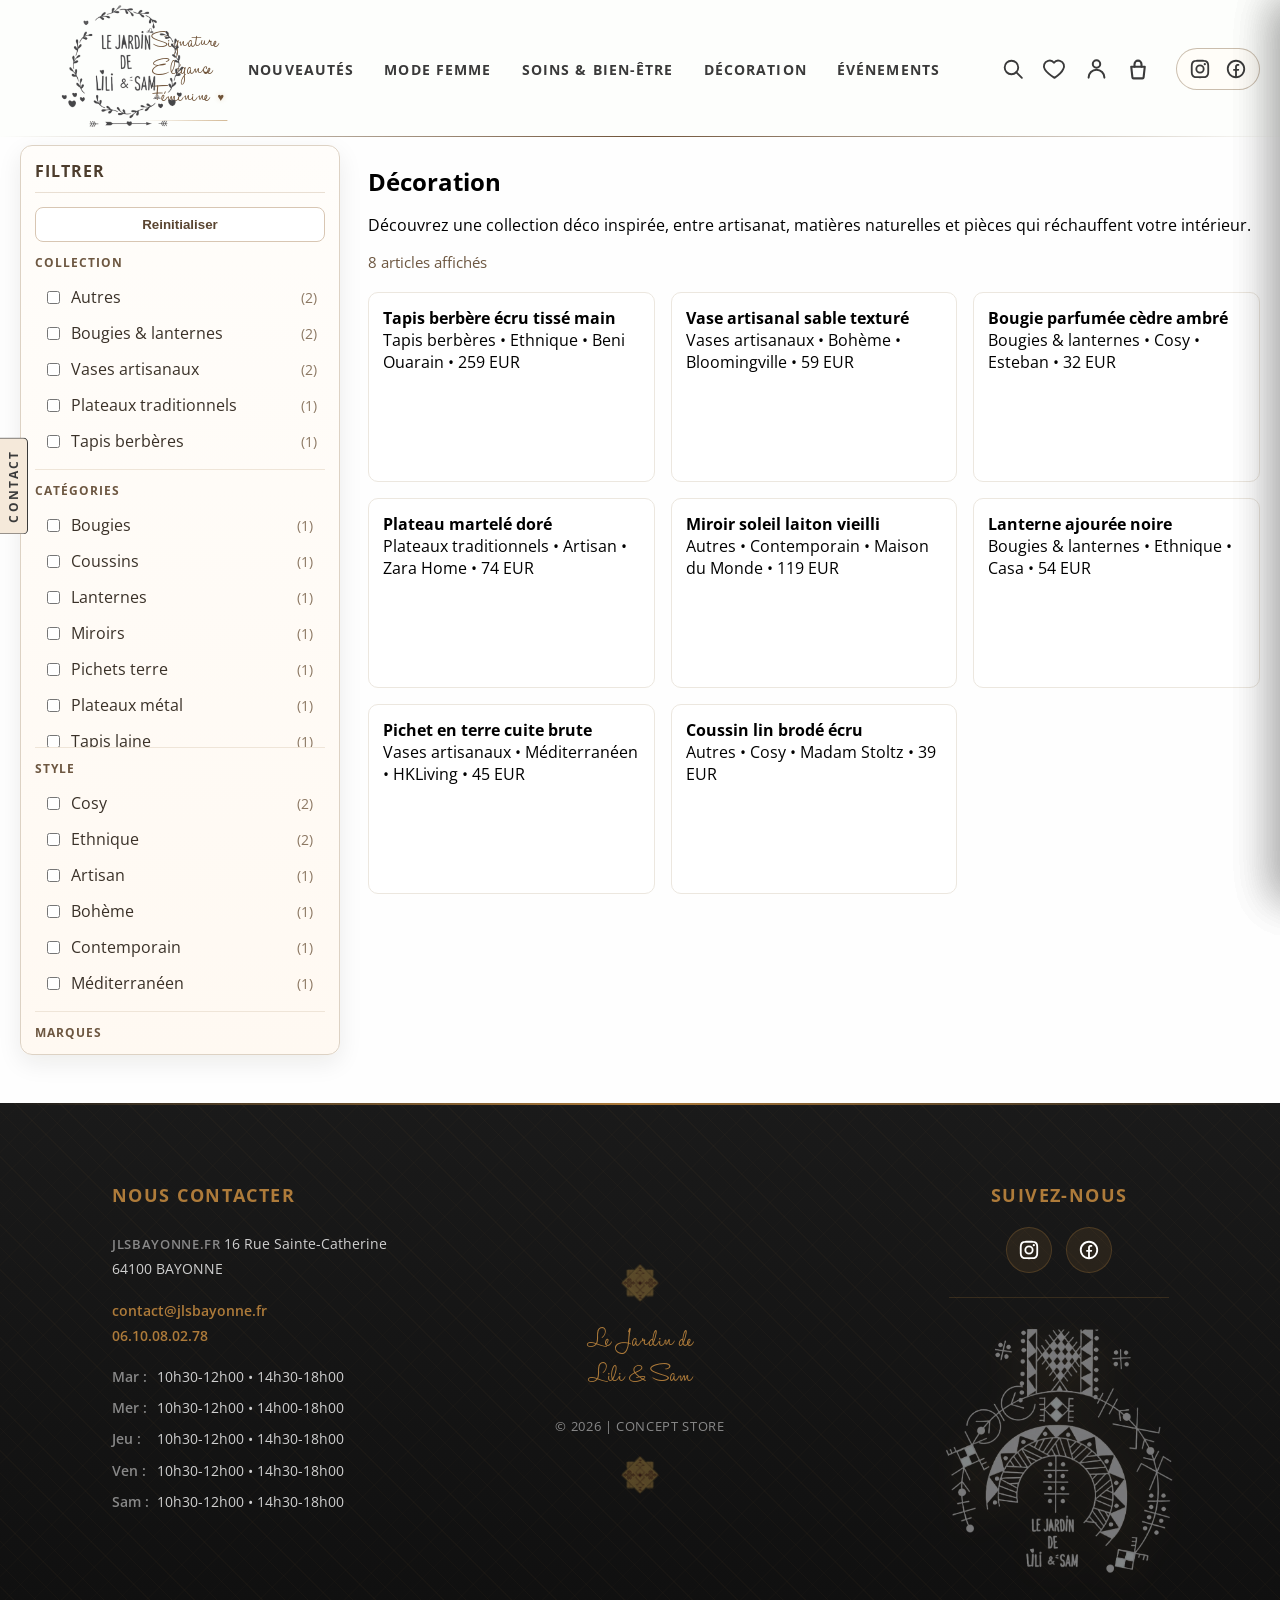
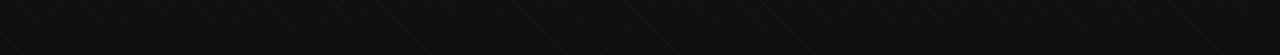
==== commit 4805892f: "Update" ====
--- a/decoration.html
+++ b/decoration.html
@@ -30,7 +30,7 @@
     <header class="header">
         <div class="header-container">
             <div class="logo">
-                <a href="/index.html">
+                <a href="/">
                     <img src="img/logo.png" draggable="false" alt="logoJLS">
                 </a>
                 <div class="logo-words" aria-hidden="true">
@@ -377,12 +377,12 @@
                     <a href="mailto:contact@jlsbayonne.fr">contact@jlsbayonne.fr</a><br>
                     <a href="tel:0610080278">06.10.08.02.78</a>
                 </div>
-                <div style="margin-top: 8px; padding-top: 12px; border-top: 1px solid rgba(174, 123, 58, 0.2); font-size: 12px; color: #888;">
-                    Mar : 10h30-12h00 • 14h30-18h00<br>
-                    Mer : 10h30-12h00 • 14h00-18h00<br>
-                    Jeu : 10h30-12h00 • 14h30-18h00<br>
-                    Ven : 10h30-12h00 • 14h30-18h00<br>
-                    Sam : 10h30-12h00 • 14h30-18h00<br>
+                <div class="horaires">
+                    <span class="jour">Mar :</span><span>10h30-12h00 • 14h30-18h00</span>
+                    <span class="jour">Mer :</span><span>10h30-12h00 • 14h00-18h00</span>
+                    <span class="jour">Jeu :</span><span>10h30-12h00 • 14h30-18h00</span>
+                    <span class="jour">Ven :</span><span>10h30-12h00 • 14h30-18h00</span>
+                    <span class="jour">Sam :</span><span>10h30-12h00 • 14h30-18h00</span>
                 </div>
             </div>
 
--- a/style.css
+++ b/style.css
@@ -864,8 +864,14 @@
 
 /* RESPONSIVE */
 @media (max-width: 1024px) {
+    .header {
+        min-height: 92px;
+    }
+
     .header-container {
         grid-template-columns: 1fr auto;
+        padding: 0 14px;
+        min-height: 92px;
     }
 
     .logo {
@@ -873,6 +879,18 @@
         transform: none;
     }
 
+    .logo img:first-child {
+        height: 96px;
+    }
+
+    .logo-words {
+        left: calc(40% + 1px);
+    }
+
+    .logo-words span {
+        font-size: 19px;
+    }
+
     .menu {
         display: none;
         /* cache menu desktop */
@@ -882,8 +900,35 @@
         display: none;
     }
 
+    .icons {
+        gap: 4px;
+    }
+
+    .icon-wrapper {
+        width: 34px;
+        height: 34px;
+    }
+
+    .radial-icon {
+        width: 23px;
+        height: 23px;
+    }
+
+    .radial-icon-cart {
+        width: 25px;
+        height: 25px;
+    }
+
+    .radial-icon-account {
+        width: 24px;
+        height: 24px;
+    }
+
     .burger {
         display: flex;
+        width: 25px;
+        height: 20px;
+        margin-left: 2px;
     }
 
     .menu.mobile .submenu-container {
@@ -934,6 +979,108 @@
         max-height: 70vh;
         padding: 8px 0 2px;
         overflow-y: auto;
+    }
+}
+
+@media (max-width: 768px) {
+    .header {
+        min-height: 78px;
+    }
+
+    .header-container {
+        padding: 0 10px;
+        min-height: 78px;
+    }
+
+    .header::after {
+        height: 1px;
+    }
+
+    .logo img:first-child {
+        height: 76px;
+    }
+
+    .logo-words,
+    .logo-hover-hint {
+        display: none;
+    }
+
+    .icons {
+        gap: 2px;
+    }
+
+    .icon-wrapper {
+        width: 31px;
+        height: 31px;
+    }
+
+    .radial-icon {
+        width: 21px;
+        height: 21px;
+    }
+
+    .radial-icon-cart {
+        width: 23px;
+        height: 23px;
+        margin-top: 0;
+    }
+
+    .radial-icon-account {
+        width: 22px;
+        height: 22px;
+    }
+
+    .cart-count {
+        top: -4px;
+        right: -4px;
+        width: 16px;
+        height: 16px;
+        font-size: 10px;
+    }
+
+    .burger {
+        width: 23px;
+        height: 18px;
+    }
+}
+
+@media (max-width: 480px) {
+    .header {
+        min-height: 68px;
+    }
+
+    .header-container {
+        padding: 0 8px;
+        min-height: 68px;
+    }
+
+    .logo img:first-child {
+        height: 64px;
+    }
+
+    .icons {
+        gap: 1px;
+    }
+
+    .icon-wrapper {
+        width: 29px;
+        height: 29px;
+    }
+
+    .radial-icon {
+        width: 19px;
+        height: 19px;
+    }
+
+    .radial-icon-cart,
+    .radial-icon-account {
+        width: 20px;
+        height: 20px;
+    }
+
+    .burger {
+        width: 21px;
+        height: 16px;
     }
 }
 
@@ -2622,18 +2769,87 @@
     position: relative;
     padding: clamp(48px, 7vw, 80px) 20px clamp(52px, 8vw, 88px);
     background-color: #1F3A5F;
+    background-image:
+        repeating-linear-gradient(45deg, rgba(174, 123, 58, 0.06) 0px, rgba(174, 123, 58, 0.06) 1px, transparent 1px, transparent 18px),
+        repeating-linear-gradient(-45deg, rgba(174, 123, 58, 0.06) 0px, rgba(174, 123, 58, 0.06) 1px, transparent 1px, transparent 18px);
     overflow: hidden;
 }
 
-/* Motif géométrique amazigh en arrière-plan */
+/* Séparateur berbère bas (couleur alternative) */
 .produits-une::before {
     content: "";
     position: absolute;
-    inset: 0;
+    bottom: 0;
+    left: 0;
+    width: 100%;
+    height: 22px;
+    transform: translateY(50%);
     background-image:
-        repeating-linear-gradient(45deg, rgba(174, 123, 58, 0.07) 0px, rgba(174, 123, 58, 0.07) 1px, transparent 1px, transparent 18px),
-        repeating-linear-gradient(-45deg, rgba(174, 123, 58, 0.07) 0px, rgba(174, 123, 58, 0.07) 1px, transparent 1px, transparent 18px);
+        linear-gradient(180deg, rgba(247, 229, 198, 0.56), rgba(167, 73, 45, 0.5)),
+        repeating-linear-gradient(90deg,
+            rgba(20, 43, 68, 0.98) 0 56px,
+            rgba(26, 56, 84, 0.98) 56px 112px),
+        repeating-linear-gradient(90deg,
+            transparent 0 17px,
+            rgba(234, 183, 104, 0.95) 17px 20px,
+            transparent 20px 35px,
+            rgba(234, 183, 104, 0.95) 35px 38px,
+            transparent 38px 56px),
+        repeating-linear-gradient(45deg,
+            transparent 0 10px,
+            rgba(249, 236, 214, 0.9) 10px 13px,
+            transparent 13px 28px),
+        repeating-linear-gradient(-45deg,
+            transparent 0 10px,
+            rgba(249, 236, 214, 0.9) 10px 13px,
+            transparent 13px 28px),
+        repeating-linear-gradient(90deg,
+            transparent 0 50px,
+            rgba(182, 78, 47, 0.88) 50px 56px,
+            transparent 56px 106px);
+    background-blend-mode: screen, normal, normal, normal, normal, normal;
+    border-bottom: 1px solid rgba(244, 217, 180, 0.58);
+    box-shadow: 0 -6px 12px rgba(36, 16, 10, 0.22);
     pointer-events: none;
+    z-index: 2;
+}
+
+.produits-une::after {
+    content: "";
+    position: absolute;
+    top: 0;
+    left: 0;
+    width: 100%;
+    height: 22px;
+    transform: translateY(-50%);
+    background:
+        linear-gradient(180deg, rgba(255, 241, 214, 0.55), rgba(154, 107, 49, 0.45)),
+        repeating-linear-gradient(90deg,
+            rgba(15, 35, 58, 0.98) 0 56px,
+            rgba(25, 53, 84, 0.98) 56px 112px),
+        repeating-linear-gradient(90deg,
+            transparent 0 17px,
+            rgba(232, 196, 134, 0.96) 17px 20px,
+            transparent 20px 35px,
+            rgba(232, 196, 134, 0.96) 35px 38px,
+            transparent 38px 56px),
+        repeating-linear-gradient(45deg,
+            transparent 0 10px,
+            rgba(247, 229, 194, 0.92) 10px 13px,
+            transparent 13px 28px),
+        repeating-linear-gradient(-45deg,
+            transparent 0 10px,
+            rgba(247, 229, 194, 0.92) 10px 13px,
+            transparent 13px 28px),
+        repeating-linear-gradient(90deg,
+            transparent 0 50px,
+            rgba(171, 120, 59, 0.85) 50px 56px,
+            transparent 56px 106px);
+    background-blend-mode: screen, normal, normal, normal, normal, normal;
+    border-top: 1px solid rgba(255, 241, 214, 0.48);
+    box-shadow: 0 6px 12px rgba(9, 24, 43, 0.2);
+    pointer-events: none;
+    z-index: 2;
 }
 
 .produits-une-container {
@@ -2914,6 +3130,60 @@
 }
 
 @media (max-width: 540px) {
+    .produits-une::before {
+        height: 16px;
+        background-image:
+            linear-gradient(180deg, rgba(247, 229, 198, 0.54), rgba(167, 73, 45, 0.48)),
+            repeating-linear-gradient(90deg,
+                rgba(20, 43, 68, 0.98) 0 38px,
+                rgba(26, 56, 84, 0.98) 38px 76px),
+            repeating-linear-gradient(90deg,
+                transparent 0 12px,
+                rgba(234, 183, 104, 0.93) 12px 14px,
+                transparent 14px 24px,
+                rgba(234, 183, 104, 0.93) 24px 26px,
+                transparent 26px 38px),
+            repeating-linear-gradient(45deg,
+                transparent 0 7px,
+                rgba(249, 236, 214, 0.86) 7px 9px,
+                transparent 9px 19px),
+            repeating-linear-gradient(-45deg,
+                transparent 0 7px,
+                rgba(249, 236, 214, 0.86) 7px 9px,
+                transparent 9px 19px),
+            repeating-linear-gradient(90deg,
+                transparent 0 34px,
+                rgba(182, 78, 47, 0.82) 34px 38px,
+                transparent 38px 72px);
+    }
+
+    .produits-une::after {
+        height: 16px;
+        background:
+            linear-gradient(180deg, rgba(255, 241, 214, 0.52), rgba(154, 107, 49, 0.42)),
+            repeating-linear-gradient(90deg,
+                rgba(15, 35, 58, 0.98) 0 38px,
+                rgba(25, 53, 84, 0.98) 38px 76px),
+            repeating-linear-gradient(90deg,
+                transparent 0 12px,
+                rgba(232, 196, 134, 0.94) 12px 14px,
+                transparent 14px 24px,
+                rgba(232, 196, 134, 0.94) 24px 26px,
+                transparent 26px 38px),
+            repeating-linear-gradient(45deg,
+                transparent 0 7px,
+                rgba(247, 229, 194, 0.88) 7px 9px,
+                transparent 9px 19px),
+            repeating-linear-gradient(-45deg,
+                transparent 0 7px,
+                rgba(247, 229, 194, 0.88) 7px 9px,
+                transparent 9px 19px),
+            repeating-linear-gradient(90deg,
+                transparent 0 34px,
+                rgba(171, 120, 59, 0.82) 34px 38px,
+                transparent 38px 72px);
+    }
+
     .produits-une-grid {
         grid-template-columns: repeat(2, 1fr);
         gap: 12px;
@@ -3651,7 +3921,7 @@
 .footer-container {
     display: grid;
     grid-template-columns: minmax(0, 1fr) auto minmax(0, 1fr);
-    align-items: center;
+    align-items: start;
     gap: 60px;
     max-width: 1400px;
     margin: auto;
@@ -3663,8 +3933,8 @@
     display: flex;
     flex-direction: column;
     gap: 16px;
-    justify-content: center;
-    align-self: center;
+    justify-content: flex-start;
+    align-self: start;
     justify-self: start;
     margin-left: clamp(72px, 2vw, 34px);
 }
@@ -3694,6 +3964,18 @@
 .footer-left a:hover {
     color: #c9923e;
     text-decoration: underline;
+}
+
+.horaires {
+    display: grid;
+    grid-template-columns: 45px auto;
+    row-gap: 6px;
+    color: #555;
+}
+
+.horaires .jour {
+    color: #888;
+    font-weight: 600;
 }
 
 .footer-center {
@@ -3706,6 +3988,7 @@
     padding: 0 20px;
     position: relative;
     justify-self: center;
+    align-self: center;
 }
 
 .footer-center::before,
@@ -3727,6 +4010,7 @@
 .footer-center::after {
     bottom: -60px;
     left: 50%;
+    right: auto;
     transform: translateX(-50%);
 }
 
@@ -3754,8 +4038,8 @@
     width: min(300px, 100%);
     align-items: center;
     text-align: center;
-    justify-content: center;
-    align-self: center;
+    justify-content: flex-start;
+    align-self: start;
     justify-self: end;
     margin-right: clamp(12px, 2.4vw, 40px);
 }
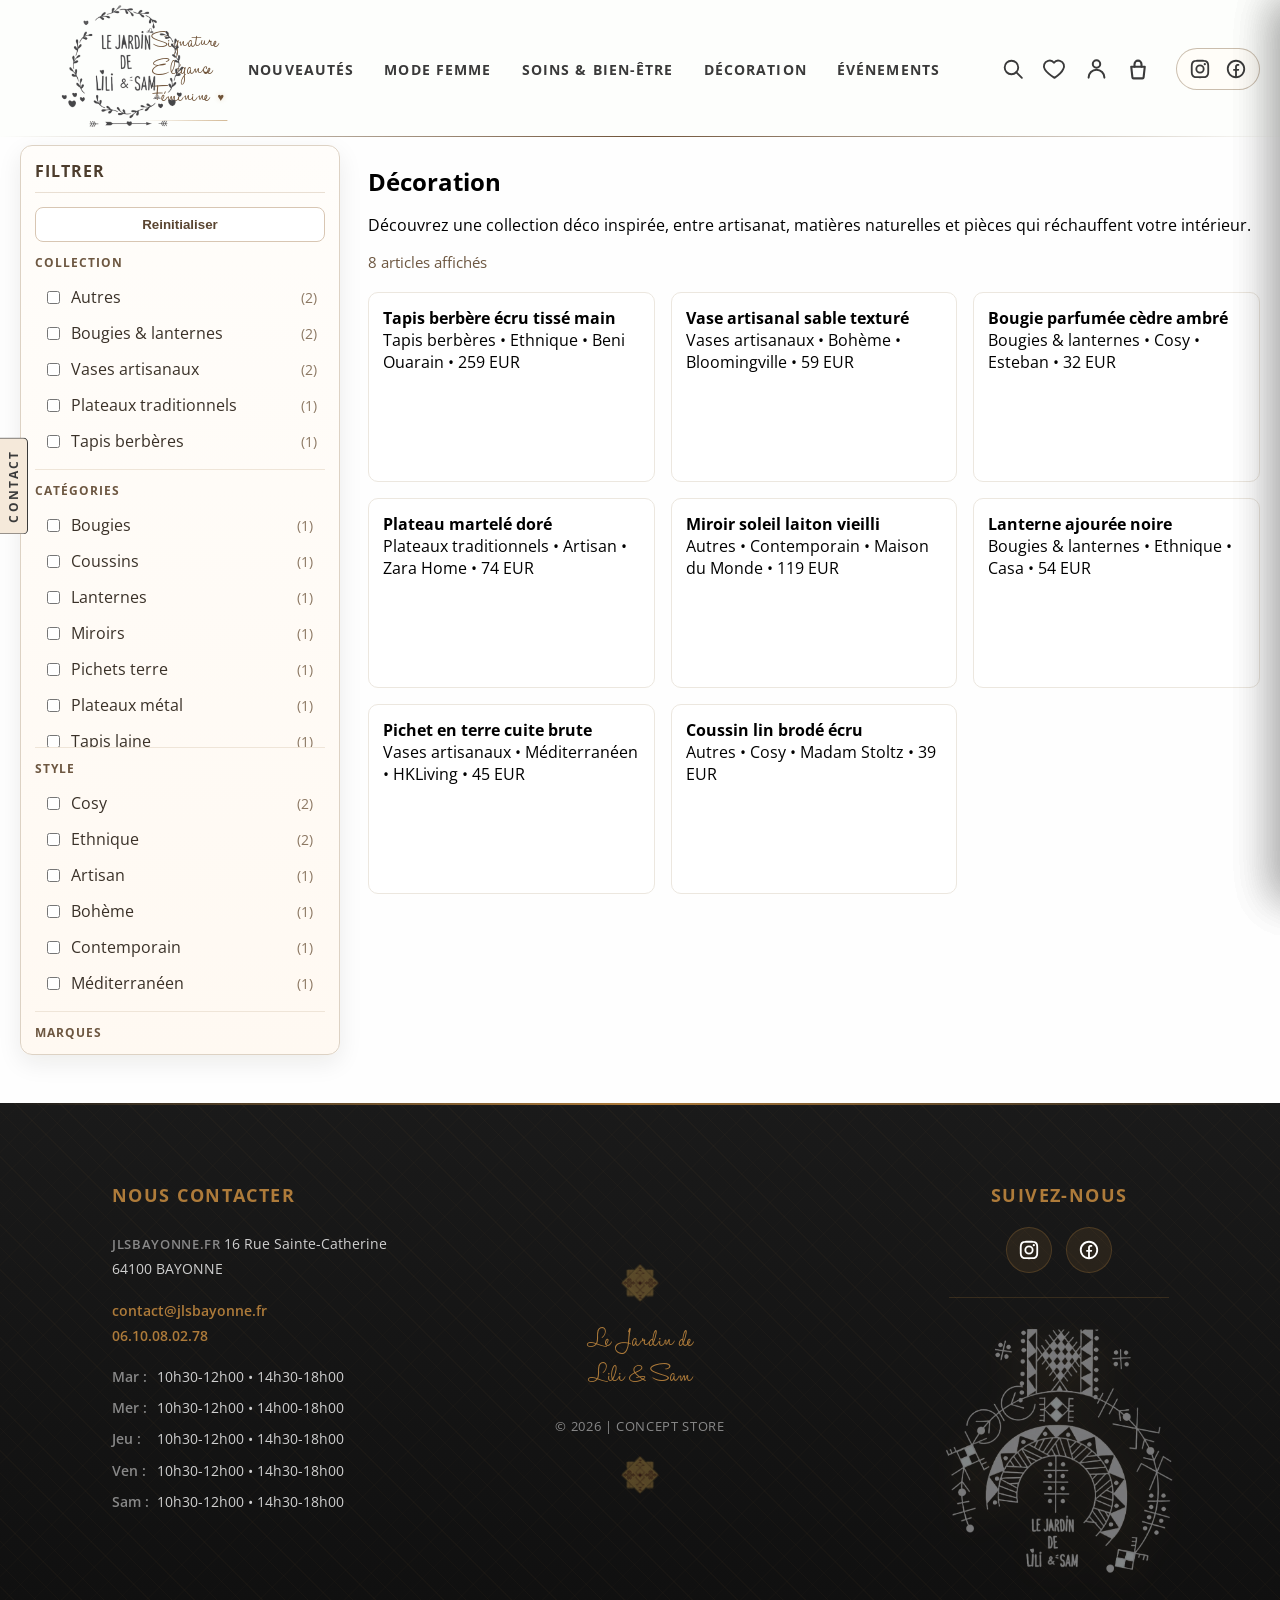
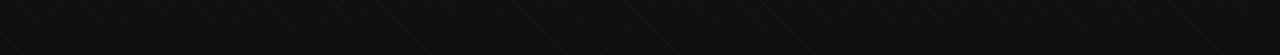
==== commit 6c144958: "Update" ====
--- a/decoration.html
+++ b/decoration.html
@@ -149,7 +149,7 @@
                         </div>
                     </li>
                     <li class="submenu-container">
-                        <a href="/evenements.html">Événements</a>
+                        <a href="evenements.html">Événements</a>
                     </li>
                 </ul>
             </nav>
--- a/style.css
+++ b/style.css
@@ -139,8 +139,6 @@
     pointer-events: none;
     white-space: nowrap;
 }
-
-
 
 .logo-words::before {
     content: "";
@@ -354,7 +352,7 @@
 }
 
 .submenu-mega-col a {
-        text-transform: none;
+    text-transform: none;
     font-size: 15px;
     font-weight: 400;
     color: #3A3A3A;
@@ -2785,31 +2783,25 @@
     height: 22px;
     transform: translateY(50%);
     background-image:
-        linear-gradient(180deg, rgba(247, 229, 198, 0.56), rgba(167, 73, 45, 0.5)),
+        linear-gradient(180deg, rgba(255, 244, 223, 0.42), rgba(154, 107, 49, 0.32)),
         repeating-linear-gradient(90deg,
-            rgba(20, 43, 68, 0.98) 0 56px,
-            rgba(26, 56, 84, 0.98) 56px 112px),
+            rgba(18, 42, 67, 0.96) 0 54px,
+            rgba(24, 53, 82, 0.96) 54px 108px),
+        repeating-linear-gradient(45deg,
+            transparent 0 17px,
+            rgba(245, 227, 193, 0.86) 17px 19px,
+            transparent 19px 36px),
+        repeating-linear-gradient(-45deg,
+            transparent 0 17px,
+            rgba(245, 227, 193, 0.86) 17px 19px,
+            transparent 19px 36px),
         repeating-linear-gradient(90deg,
-            transparent 0 17px,
-            rgba(234, 183, 104, 0.95) 17px 20px,
-            transparent 20px 35px,
-            rgba(234, 183, 104, 0.95) 35px 38px,
-            transparent 38px 56px),
-        repeating-linear-gradient(45deg,
-            transparent 0 10px,
-            rgba(249, 236, 214, 0.9) 10px 13px,
-            transparent 13px 28px),
-        repeating-linear-gradient(-45deg,
-            transparent 0 10px,
-            rgba(249, 236, 214, 0.9) 10px 13px,
-            transparent 13px 28px),
-        repeating-linear-gradient(90deg,
-            transparent 0 50px,
-            rgba(182, 78, 47, 0.88) 50px 56px,
-            transparent 56px 106px);
-    background-blend-mode: screen, normal, normal, normal, normal, normal;
-    border-bottom: 1px solid rgba(244, 217, 180, 0.58);
-    box-shadow: 0 -6px 12px rgba(36, 16, 10, 0.22);
+            transparent 0 24px,
+            rgba(232, 196, 134, 0.92) 24px 28px,
+            transparent 28px 54px);
+    background-blend-mode: screen, normal, normal, normal, normal;
+    border-bottom: 1px solid rgba(245, 227, 193, 0.42);
+    box-shadow: 0 -4px 10px rgba(15, 29, 44, 0.14);
     pointer-events: none;
     z-index: 2;
 }
@@ -2823,31 +2815,25 @@
     height: 22px;
     transform: translateY(-50%);
     background:
-        linear-gradient(180deg, rgba(255, 241, 214, 0.55), rgba(154, 107, 49, 0.45)),
+        linear-gradient(180deg, rgba(255, 244, 223, 0.42), rgba(154, 107, 49, 0.32)),
         repeating-linear-gradient(90deg,
-            rgba(15, 35, 58, 0.98) 0 56px,
-            rgba(25, 53, 84, 0.98) 56px 112px),
+            rgba(18, 42, 67, 0.96) 0 54px,
+            rgba(24, 53, 82, 0.96) 54px 108px),
+        repeating-linear-gradient(45deg,
+            transparent 0 17px,
+            rgba(245, 227, 193, 0.86) 17px 19px,
+            transparent 19px 36px),
+        repeating-linear-gradient(-45deg,
+            transparent 0 17px,
+            rgba(245, 227, 193, 0.86) 17px 19px,
+            transparent 19px 36px),
         repeating-linear-gradient(90deg,
-            transparent 0 17px,
-            rgba(232, 196, 134, 0.96) 17px 20px,
-            transparent 20px 35px,
-            rgba(232, 196, 134, 0.96) 35px 38px,
-            transparent 38px 56px),
-        repeating-linear-gradient(45deg,
-            transparent 0 10px,
-            rgba(247, 229, 194, 0.92) 10px 13px,
-            transparent 13px 28px),
-        repeating-linear-gradient(-45deg,
-            transparent 0 10px,
-            rgba(247, 229, 194, 0.92) 10px 13px,
-            transparent 13px 28px),
-        repeating-linear-gradient(90deg,
-            transparent 0 50px,
-            rgba(171, 120, 59, 0.85) 50px 56px,
-            transparent 56px 106px);
-    background-blend-mode: screen, normal, normal, normal, normal, normal;
+            transparent 0 24px,
+            rgba(232, 196, 134, 0.92) 24px 28px,
+            transparent 28px 54px);
+    background-blend-mode: screen, normal, normal, normal, normal;
     border-top: 1px solid rgba(255, 241, 214, 0.48);
-    box-shadow: 0 6px 12px rgba(9, 24, 43, 0.2);
+    box-shadow: 0 4px 10px rgba(15, 29, 44, 0.14);
     pointer-events: none;
     z-index: 2;
 }
@@ -3159,7 +3145,7 @@
 
     .produits-une::after {
         height: 16px;
-        background:
+        background-image:
             linear-gradient(180deg, rgba(255, 241, 214, 0.52), rgba(154, 107, 49, 0.42)),
             repeating-linear-gradient(90deg,
                 rgba(15, 35, 58, 0.98) 0 38px,
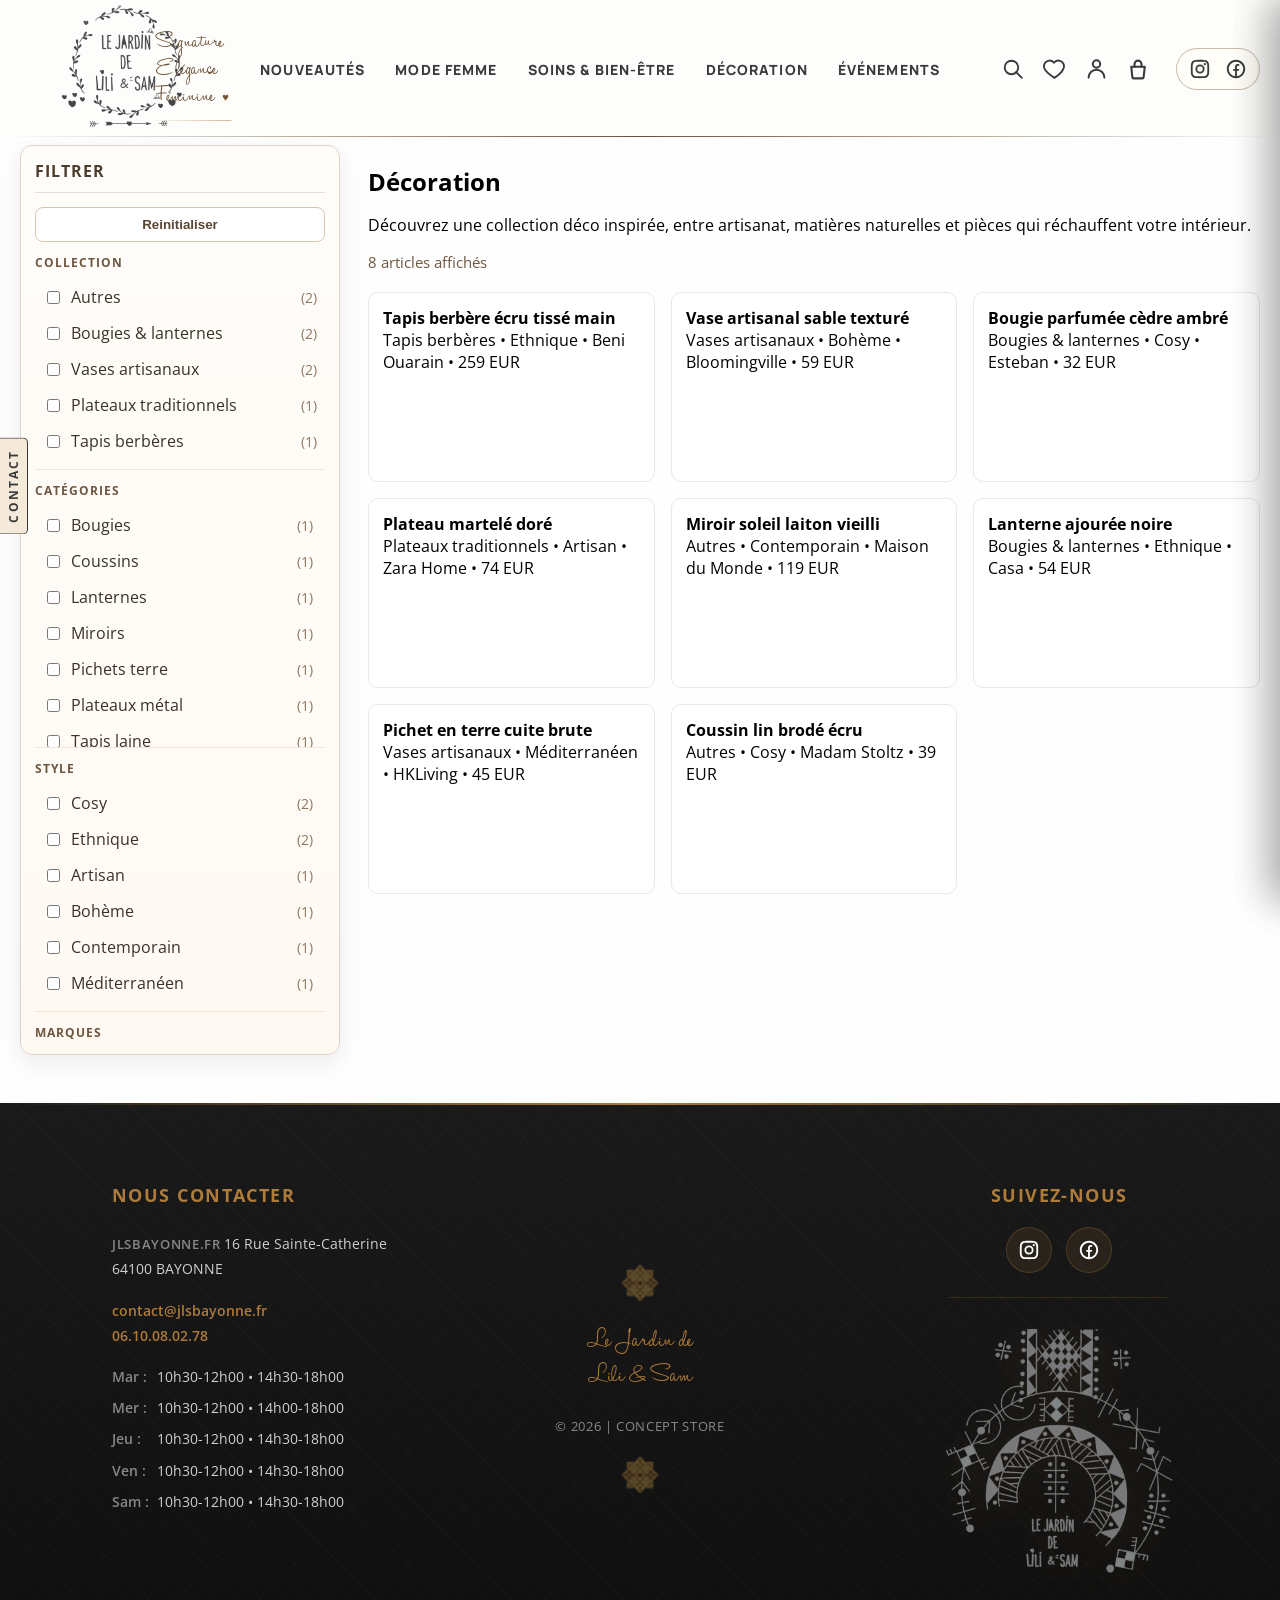
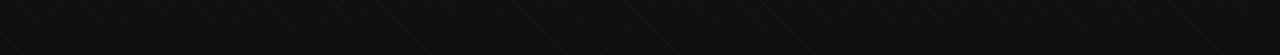
==== commit 6b899c97: "25/03/2025" ====
--- a/decoration.html
+++ b/decoration.html
@@ -13,8 +13,10 @@
 
     <!-- LINK -->
     <link rel="stylesheet" href="style.css">
+    <link rel="preconnect" href="https://fonts.googleapis.com">
+    <link rel="preconnect" href="https://fonts.gstatic.com" crossorigin>
     <link
-        href="https://fonts.googleapis.com/css2?family=Bodoni+Moda:wght@500;600&family=Cormorant+Garamond:wght@500;600;700&family=Open+Sans:wght@400;600&family=Source+Sans+3:wght@600;700;800&display=swap"
+        href="https://fonts.googleapis.com/css2?family=Bodoni+Moda:wght@500;600&family=Cormorant+Garamond:wght@500;600;700&family=Manrope:wght@600;700;800&family=Open+Sans:wght@400;600&family=Source+Sans+3:wght@600;700;800&display=swap"
         rel="stylesheet">
     <link rel="icon" href="icons/favicon.ico" type="image/x-icon">
 
@@ -91,11 +93,11 @@
                         <div class="submenu submenu-mega">
                             <div class="submenu-mega-col">
                                 <span class="submenu-mega-title">Vêtements</span>
-                                <a href="/boutique/produits?CAT=robes&parent=boutique">Robes</a>
-                                <a href="/boutique/produits?CAT=jupes&parent=boutique">Jupes</a>
-                                <a href="/boutique/produits?CAT=pantalons&parent=boutique">Pantalons</a>
-                                <a href="/boutique/produits?CAT=jeans&parent=boutique">Jeans</a>
-                                <a href="/boutique/produits?CAT=vestes&parent=boutique">Vestes</a>
+                                <a href="/boutique/produits?CAT=robes&parent=boutique"><img src="icons/submenu/robe.svg" class="submenu-icon" alt=""> Robes</a>
+                                <a href="/boutique/produits?CAT=jupes&parent=boutique"><img src="icons/submenu/jupe.svg" class="submenu-icon" alt=""> Jupes</a>
+                                <a href="/boutique/produits?CAT=pantalons&parent=boutique"><img src="icons/submenu/pantalon.svg" class="submenu-icon" alt=""> Pantalons</a>
+                                <a href="/boutique/produits?CAT=jeans&parent=boutique"><img src="icons/submenu/jean.svg" class="submenu-icon" alt=""> Jeans</a>
+                                <a href="/boutique/produits?CAT=vestes&parent=boutique"><img src="icons/submenu/veste.svg" class="submenu-icon" alt=""> Vestes</a>
                                 <a href="/boutique/produits?CAT=manteaux&parent=boutique">Manteaux</a>
                                 <a href="/boutique/produits?CAT=pulls&parent=boutique">Pulls & Gilets</a>
                                 <a href="/boutique/produits?CAT=t-shirts-et-polos&parent=boutique">T-shirts & Polos</a>
--- a/style.css
+++ b/style.css
@@ -18,7 +18,7 @@
 /* Titres principaux du menu header en majuscule */
 .menu > ul > li.submenu-container > a {
     text-transform: uppercase;
-    font-weight: 700;
+    font-weight: 800;
     letter-spacing: 0.08em;
 }
 
@@ -105,6 +105,10 @@
     backdrop-filter: none;
 }
 
+.header.scrolled .social-icons {
+    background: rgba(255, 252, 247, 0.2);
+}
+
 /* ----------LOGO---------- */
 .logo {
     position: relative;
@@ -251,8 +255,9 @@
     position: relative;
     text-decoration: none;
     color: #3A3A3A;
+    font-family: 'Manrope', 'Open Sans', Arial, sans-serif;
     font-size: 14px;
-    font-weight: 600;
+    font-weight: 700;
     letter-spacing: 0.3px;
     padding-bottom: 5px;
     transition: transform 0.2s ease, color 0.2s ease;
@@ -299,7 +304,7 @@
 .submenu {
     display: block;
     position: absolute;
-    top: calc(100% + 2px);
+    top: calc(100% + 1px);
     left: 0;
     min-width: 180px;
     padding: 12px 0;
@@ -310,12 +315,11 @@
     z-index: 999;
     border-radius: 0 0 2px 2px;
     overflow: hidden;
-    opacity: 0;
+    opacity: 1;
     visibility: hidden;
     pointer-events: none;
-    transform: scale(0);
-    transform-origin: top left;
-    transition: opacity 0.13s ease, transform 0.13s ease, visibility 0s linear 0.13s;
+    clip-path: inset(0 0 100% 0);
+    transition: clip-path 0.22s ease, visibility 0s linear 0.22s;
 }
 
 /* MEGA MENU MODE FEMME */
@@ -326,9 +330,9 @@
     display: flex;
     gap: 48px;
     background: #fff;
-    border-radius: 0 0 12px 12px;
+    border-radius: 0 0 2px 2px;
     box-shadow: 0 8px 32px rgba(0,0,0,0.13);
-    border: 1px solid #e7e3de;
+        border: 1px solid #000000;
     border-top: none;
 }
 
@@ -351,7 +355,25 @@
     padding: 0;
 }
 
-.submenu-mega-col a {
+.submenu-mega-title--link {
+    cursor: pointer;
+}
+
+.submenu-mega-title--link:hover {
+    color: #8f632f;
+    text-decoration: underline;
+    text-underline-offset: 2px;
+}
+
+.submenu-mega-title--link:focus-visible {
+    outline: 2px solid rgba(174, 123, 58, 0.55);
+    outline-offset: 2px;
+}
+
+.submenu-mega .submenu-mega-col a {
+    display: flex;
+    align-items: center;
+    gap: 8px;
     text-transform: none;
     font-size: 15px;
     font-weight: 400;
@@ -363,7 +385,21 @@
     text-decoration: none;
 }
 
-.submenu-mega-col a:hover {
+.submenu-icon {
+    width: 16px;
+    height: 18px;
+    flex-shrink: 0;
+    align-self: center;
+    display: block;
+    opacity: 0.55;
+    transition: opacity 0.18s;
+}
+
+.submenu-mega .submenu-mega-col a:hover .submenu-icon {
+    opacity: 0.9;
+}
+
+.submenu-mega .submenu-mega-col a:hover {
     color: #AE7B3A;
     background: #f8f2ed;
     padding-left: 10px;
@@ -471,10 +507,9 @@
 /* Ouverture */
 .submenu-container:hover .submenu,
 .submenu-container:focus-within .submenu {
-    opacity: 1;
     visibility: visible;
     pointer-events: auto;
-    transform: scale(1);
+    clip-path: inset(0 0 0 0);
     transition-delay: 0s;
 }
 
@@ -936,6 +971,7 @@
     .menu.mobile .submenu {
         position: static;
         transform: none;
+        clip-path: none;
         min-width: 0;
         max-height: 0;
         opacity: 1;
@@ -2768,13 +2804,45 @@
     padding: clamp(48px, 7vw, 80px) 20px clamp(52px, 8vw, 88px);
     background-color: #1F3A5F;
     background-image:
-        repeating-linear-gradient(45deg, rgba(174, 123, 58, 0.06) 0px, rgba(174, 123, 58, 0.06) 1px, transparent 1px, transparent 18px),
-        repeating-linear-gradient(-45deg, rgba(174, 123, 58, 0.06) 0px, rgba(174, 123, 58, 0.06) 1px, transparent 1px, transparent 18px);
+        repeating-linear-gradient(45deg, rgba(174, 123, 58, 0.04) 0px, rgba(174, 123, 58, 0.04) 1px, transparent 1px, transparent 18px),
+        repeating-linear-gradient(-45deg, rgba(174, 123, 58, 0.04) 0px, rgba(174, 123, 58, 0.04) 1px, transparent 1px, transparent 18px);
     overflow: hidden;
 }
+/* Séparateur berbère haut */
+.produits-une::before {
+    content: "";
+    position: absolute;
+    top: 0;
+    left: 0;
+    width: 100%;
+    height: 22px;
+    transform: translateY(-50%);
+    background:
+        linear-gradient(180deg, rgba(255, 244, 223, 0.42), rgba(154, 107, 49, 0.32)),
+        repeating-linear-gradient(90deg,
+            rgba(18, 42, 67, 0.96) 0 54px,
+            rgba(24, 53, 82, 0.96) 54px 108px),
+        repeating-linear-gradient(45deg,
+            transparent 0 17px,
+            rgba(245, 227, 193, 0.86) 17px 19px,
+            transparent 19px 36px),
+        repeating-linear-gradient(-45deg,
+            transparent 0 17px,
+            rgba(245, 227, 193, 0.86) 17px 19px,
+            transparent 19px 36px),
+        repeating-linear-gradient(90deg,
+            transparent 0 24px,
+            rgba(232, 196, 134, 0.92) 24px 28px,
+            transparent 28px 54px);
+    background-blend-mode: screen, normal, normal, normal, normal;
+    border-top: 1px solid rgba(255, 241, 214, 0.48);
+    box-shadow: 0 4px 10px rgba(15, 29, 44, 0.14);
+    pointer-events: none;
+    z-index: 2;
+}
 
 /* Séparateur berbère bas (couleur alternative) */
-.produits-une::before {
+.produits-une::after {
     content: "";
     position: absolute;
     bottom: 0;
@@ -2806,41 +2874,9 @@
     z-index: 2;
 }
 
-.produits-une::after {
-    content: "";
-    position: absolute;
-    top: 0;
-    left: 0;
-    width: 100%;
-    height: 22px;
-    transform: translateY(-50%);
-    background:
-        linear-gradient(180deg, rgba(255, 244, 223, 0.42), rgba(154, 107, 49, 0.32)),
-        repeating-linear-gradient(90deg,
-            rgba(18, 42, 67, 0.96) 0 54px,
-            rgba(24, 53, 82, 0.96) 54px 108px),
-        repeating-linear-gradient(45deg,
-            transparent 0 17px,
-            rgba(245, 227, 193, 0.86) 17px 19px,
-            transparent 19px 36px),
-        repeating-linear-gradient(-45deg,
-            transparent 0 17px,
-            rgba(245, 227, 193, 0.86) 17px 19px,
-            transparent 19px 36px),
-        repeating-linear-gradient(90deg,
-            transparent 0 24px,
-            rgba(232, 196, 134, 0.92) 24px 28px,
-            transparent 28px 54px);
-    background-blend-mode: screen, normal, normal, normal, normal;
-    border-top: 1px solid rgba(255, 241, 214, 0.48);
-    box-shadow: 0 4px 10px rgba(15, 29, 44, 0.14);
-    pointer-events: none;
-    z-index: 2;
-}
-
 .produits-une-container {
     position: relative;
-    max-width: 1240px;
+    max-width: 2080px;
     margin: 0 auto;
     z-index: 1;
 }
@@ -2889,10 +2925,10 @@
     letter-spacing: 0.02em;
 }
 
-/* GRILLE 4 COLONNES */
+/* GRILLE 6 COLONNES */
 .produits-une-grid {
     display: grid;
-    grid-template-columns: repeat(4, 1fr);
+    grid-template-columns: repeat(6, 1fr);
     gap: 20px;
 }
 
@@ -2901,7 +2937,6 @@
     position: relative;
     background: #161616;
     border: 1px solid rgba(174, 123, 58, 0.14);
-    border-radius: 4px;
     overflow: hidden;
     display: flex;
     flex-direction: column;
@@ -2935,7 +2970,7 @@
 }
 
 .produit-card:hover .produit-card-img {
-    transform: scale(1.06);
+    transform: scale(1.05);
 }
 
 /* OVERLAY HOVER */
@@ -3017,10 +3052,36 @@
     backdrop-filter: blur(4px);
 }
 
+.produit-card-fav svg {
+    display: block;
+}
+
+.produit-card-fav .radial-icon-outline {
+    fill: none;
+    stroke: currentColor;
+    stroke-width: 1.8;
+    stroke-linecap: round;
+    stroke-linejoin: round;
+    transition: stroke 0.22s ease;
+}
+
+.produit-card-fav .radial-icon-fill {
+    fill: currentColor;
+    transform-box: fill-box;
+    transform-origin: center;
+    transform: scale(0);
+    transition: transform 0.32s cubic-bezier(0.22, 1, 0.36, 1);
+}
+
 .produit-card-fav:hover {
     background: #AE7B3A;
     color: #fff;
     border-color: #AE7B3A;
+}
+
+.produit-card-fav:hover .radial-icon-fill,
+.produit-card-fav:focus-visible .radial-icon-fill {
+    transform: scale(1);
 }
 
 /* CORPS TEXTE */
@@ -4140,8 +4201,8 @@
 /* BOUTON RETOUR EN HAUT */
 #scrollTopBtn {
     position: fixed;
-    bottom: 40px;
-    right: 40px;
+    bottom: 200px;
+    right: 25px;
     width: 60px;
     height: 60px;
     border: none;
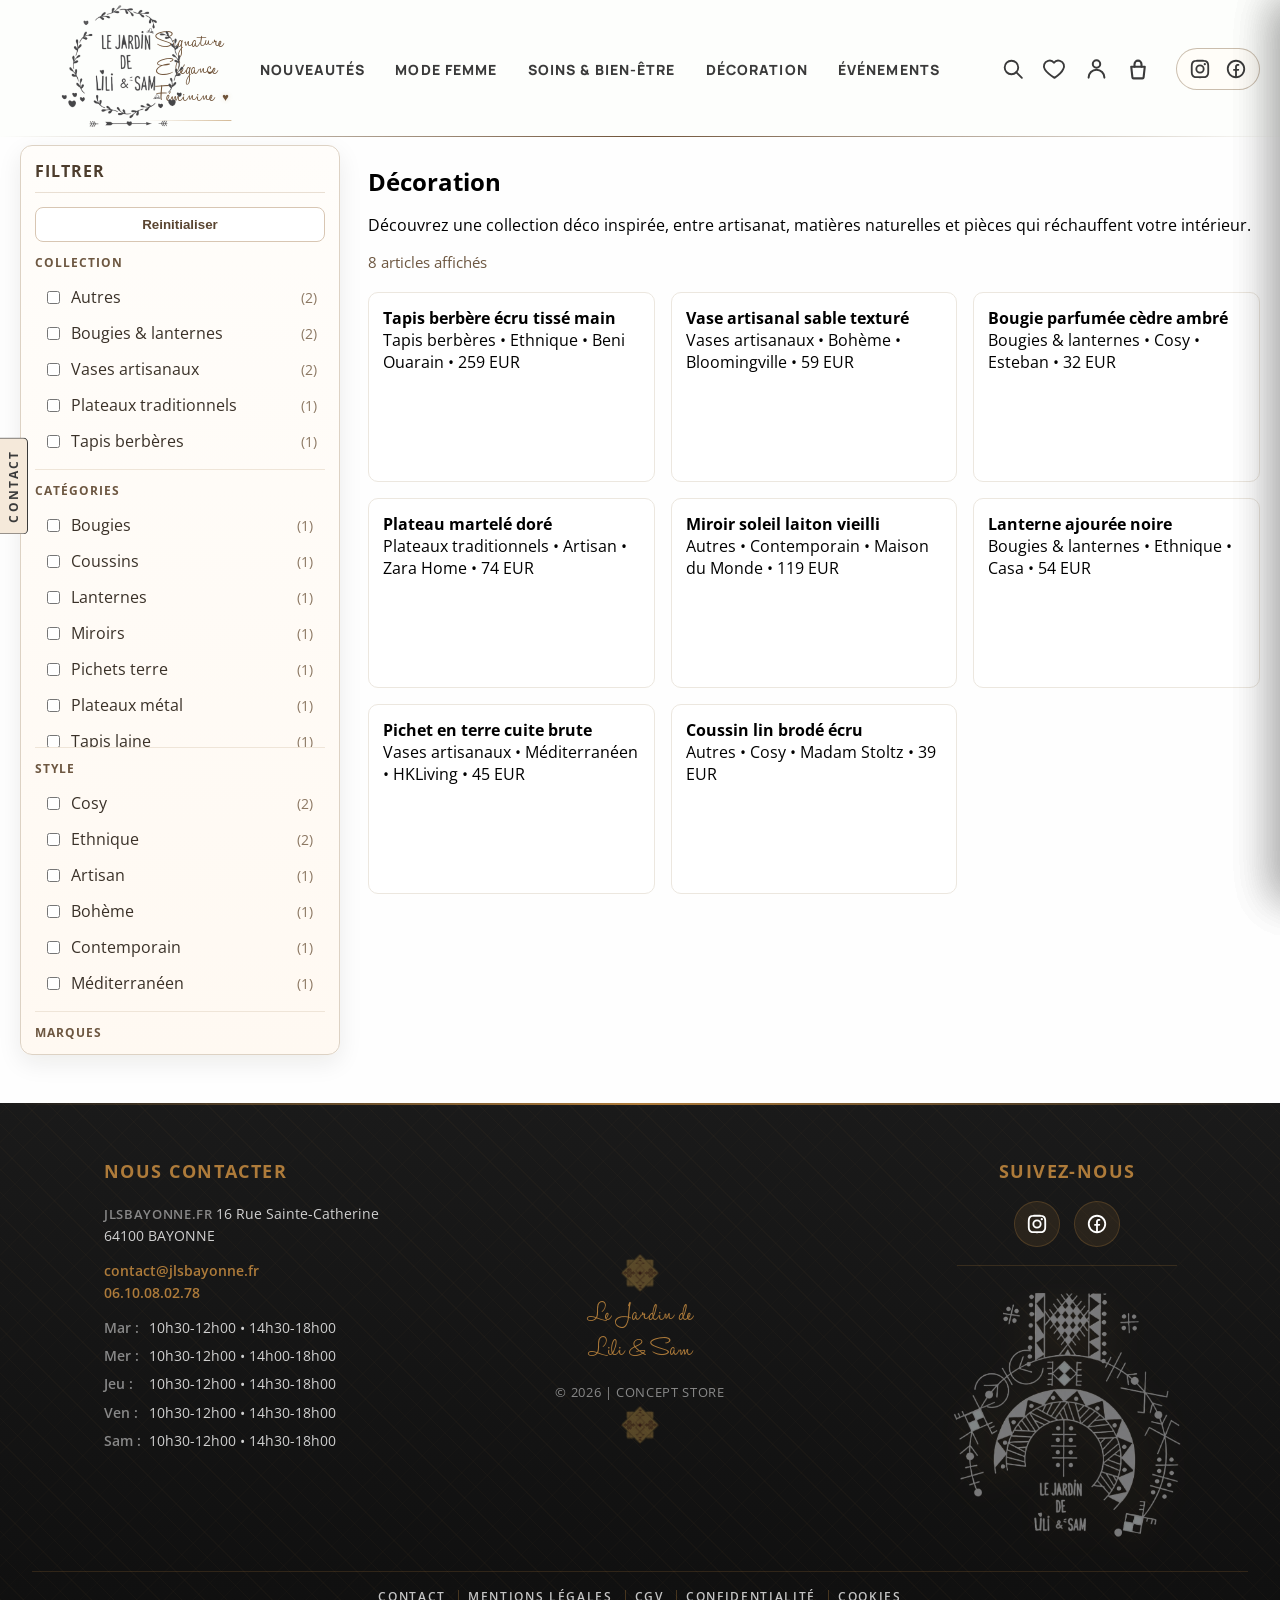
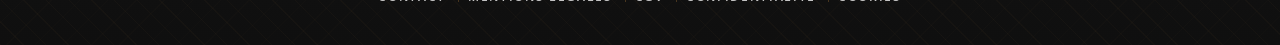
==== commit 0213a7c0: "Update" ====
--- a/decoration.html
+++ b/decoration.html
@@ -408,6 +408,13 @@
                 </div>
             </div>
         </div>
+        <nav class="footer-legal" aria-label="Informations légales">
+            <a href="mailto:contact@jlsbayonne.fr">Contact</a>
+            <a href="/mentions-legales">Mentions Légales</a>
+            <a href="/cgv">CGV</a>
+            <a href="/confidentialite">Confidentialité</a>
+            <a href="/cookies">Cookies</a>
+        </nav>
     </footer>
 
     <!-- WIDGET CONTACT VERTICAL -->
--- a/style.css
+++ b/style.css
@@ -319,7 +319,7 @@
     visibility: hidden;
     pointer-events: none;
     clip-path: inset(0 0 100% 0);
-    transition: clip-path 0.22s ease, visibility 0s linear 0.22s;
+    transition: none;
 }
 
 /* MEGA MENU MODE FEMME */
@@ -375,7 +375,7 @@
     align-items: center;
     gap: 8px;
     text-transform: none;
-    font-size: 15px;
+    font-size: 13px;
     font-weight: 400;
     color: #3A3A3A;
     padding: 7px 0 7px 0;
@@ -387,11 +387,11 @@
 
 .submenu-icon {
     width: 16px;
-    height: 18px;
+    height: 16px;
     flex-shrink: 0;
     align-self: center;
     display: block;
-    opacity: 0.55;
+    opacity: 0.8;
     transition: opacity 0.18s;
 }
 
@@ -510,7 +510,7 @@
     visibility: visible;
     pointer-events: auto;
     clip-path: inset(0 0 0 0);
-    transition-delay: 0s;
+    transition: clip-path 0.22s ease-out;
 }
 
 /* Séparateur vertical entre colonnes */
@@ -3937,7 +3937,7 @@
     position: relative;
     background: linear-gradient(180deg, #1a1a1a 0%, #0f0f0f 100%);
     color: #FEFEFE;
-    padding: 80px 40px;
+    padding: 56px 32px 40px;
     overflow: hidden;
 }
 
@@ -3969,7 +3969,7 @@
     display: grid;
     grid-template-columns: minmax(0, 1fr) auto minmax(0, 1fr);
     align-items: start;
-    gap: 60px;
+    gap: 40px;
     max-width: 1400px;
     margin: auto;
     position: relative;
@@ -3979,7 +3979,7 @@
 .footer-left {
     display: flex;
     flex-direction: column;
-    gap: 16px;
+    gap: 12px;
     justify-content: flex-start;
     align-self: start;
     justify-self: start;
@@ -3997,7 +3997,7 @@
 
 .footer-left div {
     font-size: 14px;
-    line-height: 1.8;
+    line-height: 1.6;
     color: #d0d0d0;
 }
 
@@ -4030,7 +4030,7 @@
     flex-direction: column;
     justify-content: center;
     align-items: center;
-    gap: 24px;
+    gap: 16px;
     text-align: center;
     padding: 0 20px;
     position: relative;
@@ -4049,13 +4049,13 @@
 }
 
 .footer-center::before {
-    top: -60px;
+    top: -44px;
     left: 50%;
     transform: translateX(-50%);
 }
 
 .footer-center::after {
-    bottom: -60px;
+    bottom: -44px;
     left: 50%;
     right: auto;
     transform: translateX(-50%);
@@ -4081,7 +4081,7 @@
 .footer-right {
     display: flex;
     flex-direction: column;
-    gap: 18px;
+    gap: 12px;
     width: min(300px, 100%);
     align-items: center;
     text-align: center;
@@ -4115,7 +4115,7 @@
 
 .footer-right.social-icons-footer {
     flex-direction: column;
-    gap: 12px;
+    gap: 10px;
     align-items: center;
 }
 
@@ -4153,8 +4153,8 @@
 
 .footer-brand-mark {
     width: min(220px, 100%);
-    margin-top: 12px;
-    padding-top: 18px;
+    margin-top: 8px;
+    padding-top: 14px;
     border-top: 1px solid rgba(174, 123, 58, 0.22);
     display: flex;
     justify-content: center;
@@ -4169,14 +4169,54 @@
     transition: transform 0.25s ease, filter 0.25s ease, opacity 0.25s ease;
 }
 
+.footer-legal {
+    position: relative;
+    z-index: 2;
+    max-width: 1400px;
+    margin: 32px auto 0;
+    padding-top: 16px;
+    border-top: 1px solid rgba(174, 123, 58, 0.2);
+    display: flex;
+    flex-wrap: wrap;
+    justify-content: center;
+    align-items: center;
+    gap: 10px 22px;
+}
+
+.footer-legal a {
+    position: relative;
+    color: rgba(254, 254, 254, 0.76);
+    text-decoration: none;
+    font-size: 12px;
+    font-weight: 600;
+    letter-spacing: 0.14em;
+    text-transform: uppercase;
+    transition: color 0.2s ease;
+}
+
+.footer-legal a:not(:last-child)::after {
+    content: "";
+    position: absolute;
+    top: 50%;
+    right: -13px;
+    width: 1px;
+    height: 12px;
+    background: rgba(174, 123, 58, 0.35);
+    transform: translateY(-50%);
+}
+
+.footer-legal a:hover {
+    color: #AE7B3A;
+}
+
 @media (max-width: 1024px) {
     footer {
-        padding: 60px 24px;
+        padding: 44px 24px 32px;
     }
 
     .footer-container {
         grid-template-columns: 1fr;
-        gap: 40px;
+        gap: 28px;
     }
 
     .footer-center::before,
@@ -4195,6 +4235,29 @@
 
     .footer-social-label {
         font-size: 1.3rem;
+    }
+
+    .footer-legal {
+        margin-top: 26px;
+        gap: 10px 18px;
+    }
+}
+
+@media (max-width: 640px) {
+    .footer-legal {
+        margin-top: 22px;
+        padding-top: 14px;
+        gap: 10px 0;
+        flex-direction: column;
+    }
+
+    .footer-legal a {
+        font-size: 11px;
+        letter-spacing: 0.12em;
+    }
+
+    .footer-legal a:not(:last-child)::after {
+        display: none;
     }
 }
 
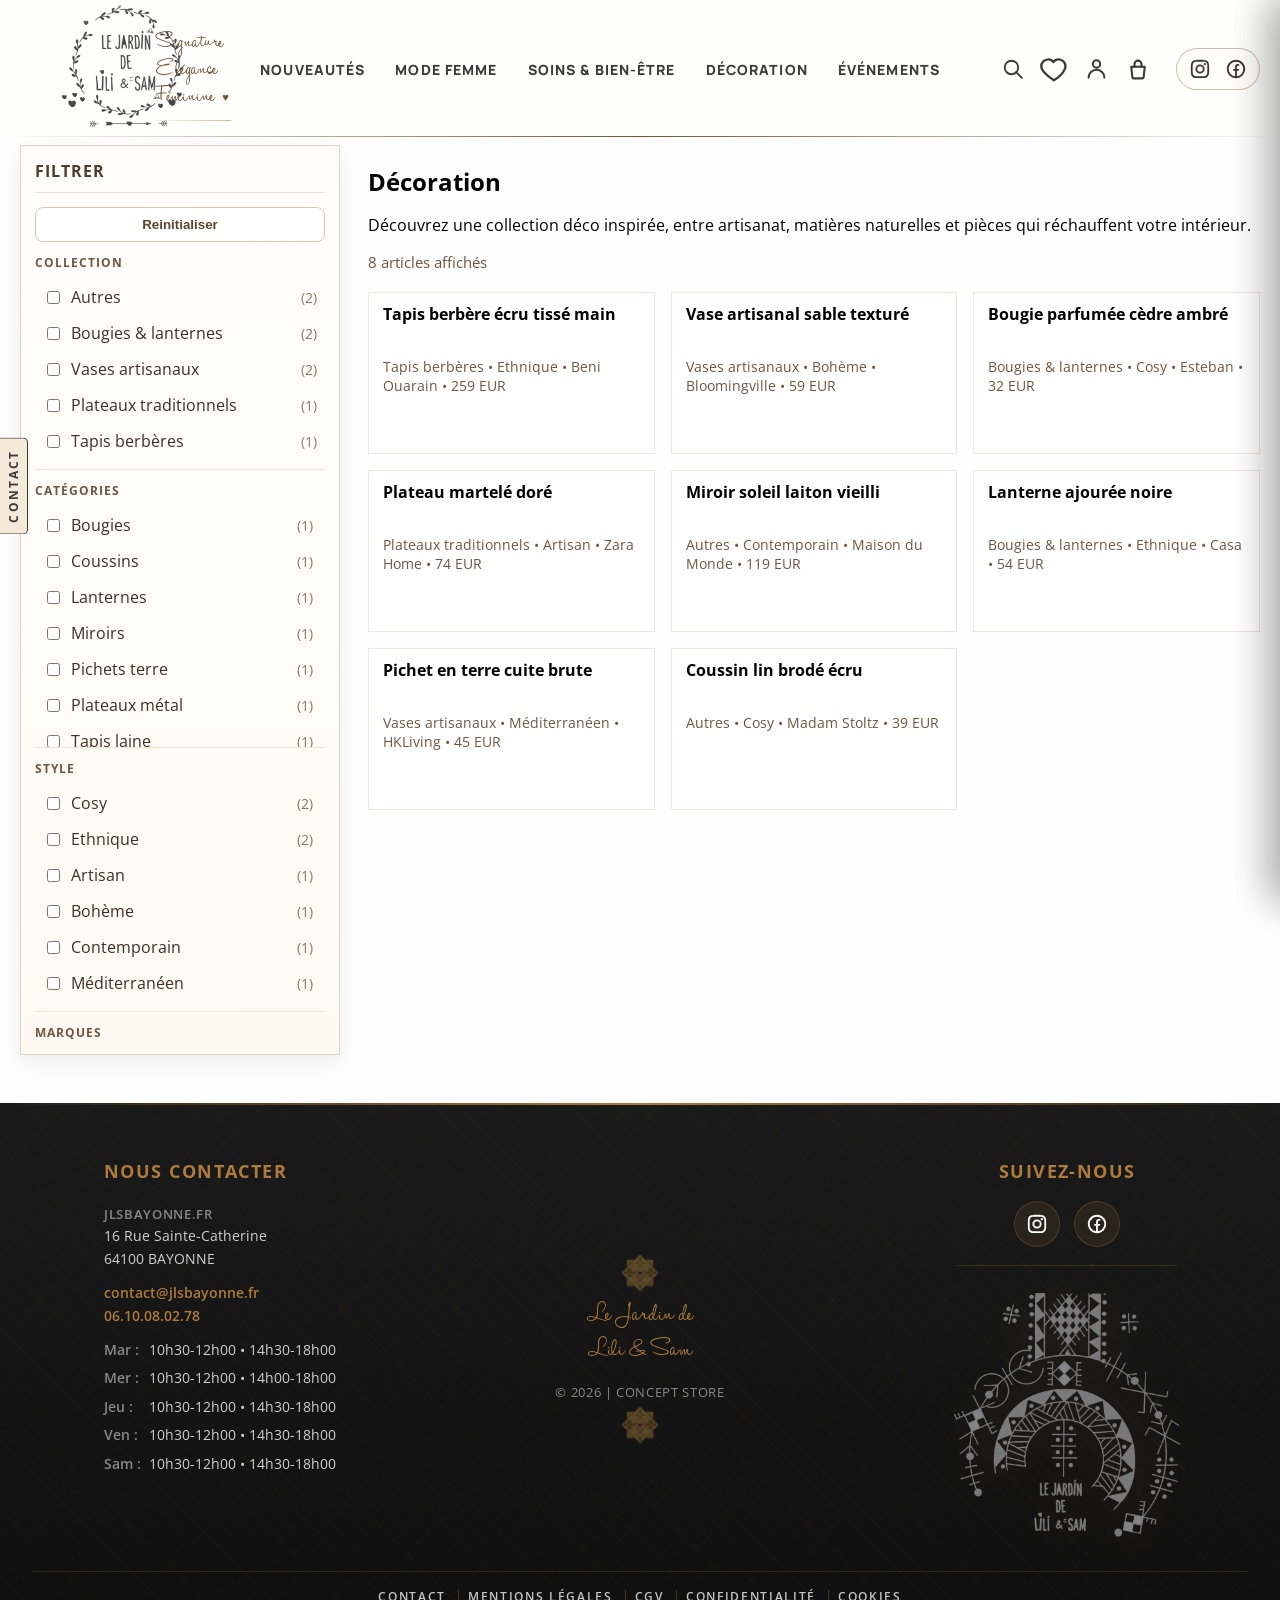
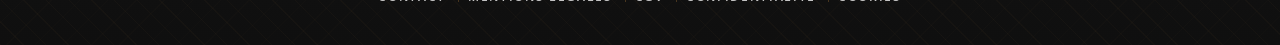
==== commit 1762d5bf: "Update 26/03/2026" ====
--- a/decoration.html
+++ b/decoration.html
@@ -98,32 +98,32 @@
                                 <a href="/boutique/produits?CAT=pantalons&parent=boutique"><img src="icons/submenu/pantalon.svg" class="submenu-icon" alt=""> Pantalons</a>
                                 <a href="/boutique/produits?CAT=jeans&parent=boutique"><img src="icons/submenu/jean.svg" class="submenu-icon" alt=""> Jeans</a>
                                 <a href="/boutique/produits?CAT=vestes&parent=boutique"><img src="icons/submenu/veste.svg" class="submenu-icon" alt=""> Vestes</a>
-                                <a href="/boutique/produits?CAT=manteaux&parent=boutique">Manteaux</a>
-                                <a href="/boutique/produits?CAT=pulls&parent=boutique">Pulls & Gilets</a>
-                                <a href="/boutique/produits?CAT=t-shirts-et-polos&parent=boutique">T-shirts & Polos</a>
-                                <a href="/boutique/produits?CAT=chemises&parent=boutique">Chemises</a>
-                                <a href="/boutique/produits?CAT=combinaisons&parent=boutique">Combinaisons</a>
+                                <a href="/boutique/produits?CAT=manteaux&parent=boutique"><img src="icons/submenu/manteau.svg" class="submenu-icon" alt=""> Manteaux</a>
+                                <a href="/boutique/produits?CAT=pulls&parent=boutique"><img src="icons/submenu/pull.svg" class="submenu-icon" alt=""> Pulls & Gilets</a>
+                                <a href="/boutique/produits?CAT=t-shirts-et-polos&parent=boutique"><img src="icons/submenu/tshirt.svg" class="submenu-icon" alt=""> T-shirts & Polos</a>
+                                <a href="/boutique/produits?CAT=chemises&parent=boutique"><img src="icons/submenu/chemise.svg" class="submenu-icon" alt=""> Chemises</a>
+                                <a href="/boutique/produits?CAT=combinaisons&parent=boutique"><img src="icons/submenu/combinaison.svg" class="submenu-icon" alt=""> Combinaisons</a>
                             </div>
                             <div class="submenu-mega-col">
                                 <span class="submenu-mega-title">Chaussures</span>
-                                <a href="/boutique/produits?CAT=basket&parent=boutique">Basket</a>
-                                <a href="/boutique/produits?CAT=bottes&parent=boutique">Bottes</a>
-                                <a href="/boutique/produits?CAT=bottines-boots&parent=boutique">Bottines / Boots</a>
-                                <a href="/boutique/produits?CAT=sandales&parent=boutique">Sandales</a>
-                                <a href="/boutique/produits?CAT=talons&parent=boutique">Talons</a>
-                                <a href="/boutique/produits?CAT=chaussures_plates&parent=boutique">Chaussures plates</a>
-                                <a href="/boutique/produits?CAT=chaussures_de_ville&parent=boutique">Chaussures de ville</a>
-                                <a href="/boutique/produits?CAT=chaussures_de_sport&parent=boutique">Chaussures de sport</a>
+                                <a href="/boutique/produits?CAT=basket&parent=boutique"><img src="icons/submenu/basket.svg" class="submenu-icon" alt=""> Basket</a>
+                                <a href="/boutique/produits?CAT=bottes&parent=boutique"><img src="icons/submenu/bottes.svg" class="submenu-icon" alt=""> Bottes</a>
+                                <a href="/boutique/produits?CAT=bottines-boots&parent=boutique"><img src="icons/submenu/bottines.svg" class="submenu-icon" alt=""> Bottines / Boots</a>
+                                <a href="/boutique/produits?CAT=sandales&parent=boutique"><img src="icons/submenu/sandales.svg" class="submenu-icon" alt=""> Sandales</a>
+                                <a href="/boutique/produits?CAT=talons&parent=boutique"><img src="icons/submenu/talons.svg" class="submenu-icon" alt=""> Talons</a>
+                                <a href="/boutique/produits?CAT=chaussures_plates&parent=boutique"><img src="icons/submenu/chaussures-plates.svg" class="submenu-icon" alt=""> Chaussures plates</a>
+                                <a href="/boutique/produits?CAT=chaussures_de_ville&parent=boutique"><img src="icons/submenu/chaussures-ville.svg" class="submenu-icon" alt=""> Chaussures de ville</a>
+                                <a href="/boutique/produits?CAT=chaussures_de_sport&parent=boutique"><img src="icons/submenu/chaussures-sport.svg" class="submenu-icon" alt=""> Chaussures de sport</a>
                             </div>
                             <div class="submenu-mega-col">
                                 <span class="submenu-mega-title">Accessoires</span>
-                                <a href="/boutique/produits?CAT=sacs_maroquinerie&parent=boutique">Sacs & Maroquinerie</a>
-                                <a href="/boutique/produits?CAT=bijoux_fantaisie&parent=boutique">Bijoux & Fantaisie</a>
-                                <a href="/boutique/produits?CAT=ceintures&parent=boutique">Ceintures</a>
-                                <a href="/boutique/produits?CAT=chapeaux&parent=boutique">Chapeaux</a>
-                                <a href="/boutique/produits?CAT=echarpes&parent=boutique">Écharpes</a>
-                                <a href="/boutique/produits?CAT=gants&parent=boutique">Gants</a>
-                                <a href="/boutique/produits?CAT=lunettes_de_soleil&parent=boutique">Lunettes de soleil</a>
+                                <a href="/boutique/produits?CAT=sacs_maroquinerie&parent=boutique"><img src="icons/submenu/sac.svg" class="submenu-icon" alt=""> Sacs & Maroquinerie</a>
+                                <a href="/boutique/produits?CAT=bijoux_fantaisie&parent=boutique"><img src="icons/submenu/bijou.svg" class="submenu-icon" alt=""> Bijoux & Fantaisie</a>
+                                <a href="/boutique/produits?CAT=ceintures&parent=boutique"><img src="icons/submenu/ceinture.svg" class="submenu-icon" alt=""> Ceintures</a>
+                                <a href="/boutique/produits?CAT=chapeaux&parent=boutique"><img src="icons/submenu/chapeau.svg" class="submenu-icon" alt=""> Chapeaux</a>
+                                <a href="/boutique/produits?CAT=echarpes&parent=boutique"><img src="icons/submenu/echarpe.svg" class="submenu-icon" alt=""> Écharpes</a>
+                                <a href="/boutique/produits?CAT=gants&parent=boutique"><img src="icons/submenu/gants.svg" class="submenu-icon" alt=""> Gants</a>
+                                <a href="/boutique/produits?CAT=lunettes_de_soleil&parent=boutique"><img src="icons/submenu/lunettes-soleil.svg" class="submenu-icon" alt=""> Lunettes de soleil</a>
                             </div>
                         </div>
                     </li>
@@ -131,23 +131,23 @@
                         <a href="soins-bien-etre.html" class="has-submenu">Soins &
                             Bien-être</a>
                         <div class="submenu">
-                            <a href="/boutique/produits?CAT=parfums&parent=boutique">Parfums</a>
-                            <a href="/boutique/produits?CAT=savons_artisanaux&parent=boutique">Savons artisanaux</a>
-                            <a href="/boutique/produits?CAT=soins_corps&parent=boutique">Soins du corps</a>
-                            <a href="/boutique/produits?CAT=soins_visage&parent=boutique">Soins du visage</a>
-                            <a href="/boutique/produits?CAT=bougies_senteurs&parent=boutique">Bougies & senteurs</a>
+                            <a href="/boutique/produits?CAT=parfums&parent=boutique"><img src="icons/submenu/parfum.svg" class="submenu-icon" alt=""> Parfums</a>
+                            <a href="/boutique/produits?CAT=savons_artisanaux&parent=boutique"><img src="icons/submenu/savon.svg" class="submenu-icon" alt=""> Savons artisanaux</a>
+                            <a href="/boutique/produits?CAT=soins_corps&parent=boutique"><img src="icons/submenu/soin-corps.svg" class="submenu-icon" alt=""> Soins du corps</a>
+                            <a href="/boutique/produits?CAT=soins_visage&parent=boutique"><img src="icons/submenu/soin-visage.svg" class="submenu-icon" alt=""> Soins du visage</a>
+                            <a href="/boutique/produits?CAT=bougies_senteurs&parent=boutique"><img src="icons/submenu/bougie.svg" class="submenu-icon" alt=""> Bougies & senteurs</a>
 
                         </div>
                     </li>
                     <li class="submenu-container">
                         <a href="decoration.html" class="has-submenu">Décoration</a>
                         <div class="submenu">
-                            <a href="/boutique/produits?CAT=tapis_berberes&parent=boutique">Tapis Berbères</a>
-                            <a href="/boutique/produits?CAT=vases_artisanaux&parent=boutique">Vases artisanaux</a>
-                            <a href="/boutique/produits?CAT=bougies_lanternes&parent=boutique">Bougies & lanternes</a>
-                            <a href="/boutique/produits?CAT=plateaux_traditionnels&parent=boutique">Plateaux
+                            <a href="/boutique/produits?CAT=tapis_berberes&parent=boutique"><img src="icons/submenu/tapis.svg" class="submenu-icon" alt=""> Tapis Berbères</a>
+                            <a href="/boutique/produits?CAT=vases_artisanaux&parent=boutique"><img src="icons/submenu/vase.svg" class="submenu-icon" alt=""> Vases artisanaux</a>
+                            <a href="/boutique/produits?CAT=bougies_lanternes&parent=boutique"><img src="icons/submenu/lanterne.svg" class="submenu-icon" alt=""> Bougies & lanternes</a>
+                            <a href="/boutique/produits?CAT=plateaux_traditionnels&parent=boutique"><img src="icons/submenu/plateau.svg" class="submenu-icon" alt=""> Plateaux
                                 traditionnels</a>
-                            <a href="/boutique/produits?CAT=decorations_autres&parent=boutique">Autres</a>
+                            <a href="/boutique/produits?CAT=decorations_autres&parent=boutique"><img src="icons/submenu/autres-deco.svg" class="submenu-icon" alt=""> Autres</a>
                         </div>
                     </li>
                     <li class="submenu-container">
@@ -371,7 +371,7 @@
             <div class="footer-left">
                 <strong>Nous contacter</strong>
                 <div>
-                    <strong style="font-size: 13px; letter-spacing: 0.05em; text-transform: uppercase; color: #888; font-weight: 600;">JLSBAYONNE.FR</strong>
+                    <strong style="font-size: 13px; letter-spacing: 0.05em; text-transform: uppercase; color: #888; font-weight: 600;">JLSBAYONNE.FR<br></strong>
                     16 Rue Sainte-Catherine<br>
                     64100 BAYONNE
                 </div>
--- a/style.css
+++ b/style.css
@@ -56,7 +56,7 @@
     position: sticky;
     top: 0;
     width: 100%;
-    background: #FDFEFC;
+    background: #fefefc;
     z-index: 1000;
     transition: background 0.2s ease;
 }
@@ -462,7 +462,9 @@
 }
 
 .submenu a {
-    display: block;
+    display: flex;
+    align-items: center;
+    gap: 8px;
     padding: 8px 18px;
     font-size: 13px;
     font-weight: 400;
@@ -1971,6 +1973,14 @@
     max-width: 700px;
     margin: auto;
     text-shadow: 0 3px 10px rgba(0, 0, 0, 0.8);
+}
+
+.slide-content-banner {
+    display: block;
+    width: min(92vw, 860px);
+    height: auto;
+    margin: 0 auto;
+    filter: drop-shadow(0 12px 24px rgba(0, 0, 0, 0.45));
 }
 
 /* texte animé */
@@ -3038,8 +3048,8 @@
     top: 10px;
     right: 10px;
     z-index: 3;
-    width: 32px;
-    height: 32px;
+    width: 38px;
+    height: 38px;
     border-radius: 50%;
     border: 1px solid rgba(245, 239, 230, 0.25);
     background: rgba(14, 14, 14, 0.55);
@@ -3054,6 +3064,8 @@
 
 .produit-card-fav svg {
     display: block;
+    width: 21px;
+    height: 21px;
 }
 
 .produit-card-fav .radial-icon-outline {
@@ -3082,6 +3094,11 @@
 .produit-card-fav:hover .radial-icon-fill,
 .produit-card-fav:focus-visible .radial-icon-fill {
     transform: scale(1);
+}
+
+.icon-wrapper[data-panel-trigger="panel-favoris"] .radial-icon {
+    width: 30px !important;
+    height: 30px !important;
 }
 
 /* CORPS TEXTE */
@@ -3299,6 +3316,126 @@
     transform: scale(1.05);
 }
 
+.gift-card-section {
+    margin-top: 34px;
+    padding: clamp(22px, 3vw, 36px);
+    max-width: 920px;
+    margin-left: auto;
+    margin-right: auto;
+    border-radius: 14px;
+    background: linear-gradient(140deg, #f7f2ea 0%, #efe2d0 100%);
+    border: 1px solid rgba(111, 83, 56, 0.2);
+}
+
+.gift-card-content {
+    max-width: 760px;
+    margin: 0 auto;
+    text-align: center;
+    color: #3a3a3a;
+}
+
+.gift-card-kicker {
+    margin: 0 0 8px;
+    text-transform: uppercase;
+    letter-spacing: 0.16em;
+    font-size: 12px;
+    font-weight: 700;
+    color: #6f5338;
+}
+
+.gift-card-content h3 {
+    display: flex;
+    align-items: center;
+    justify-content: center;
+    gap: 14px;
+    margin: 0;
+    font-family: "Cormorant Garamond", serif;
+    font-size: clamp(30px, 4vw, 44px);
+    font-weight: 600;
+    line-height: 1.1;
+}
+
+.gift-doodle {
+    position: relative;
+    width: 18px;
+    height: 14px;
+    border: 2px solid rgba(111, 83, 56, 0.85);
+    border-radius: 2px;
+    flex: 0 0 auto;
+}
+
+.gift-doodle::before,
+.gift-doodle::after {
+    content: "";
+    position: absolute;
+    background: rgba(111, 83, 56, 0.85);
+}
+
+.gift-doodle::before {
+    width: 2px;
+    height: 100%;
+    left: 50%;
+    top: 0;
+    transform: translateX(-50%);
+}
+
+.gift-doodle::after {
+    width: 10px;
+    height: 2px;
+    left: 50%;
+    top: -6px;
+    transform: translateX(-50%);
+    box-shadow: -4px 0 0 0 rgba(111, 83, 56, 0.85), 4px 0 0 0 rgba(111, 83, 56, 0.85);
+}
+
+.gift-card-content p {
+    margin: 12px auto 0;
+    max-width: 620px;
+    font-size: 16px;
+    line-height: 1.5;
+}
+
+.gift-card-btn {
+    display: inline-flex;
+    align-items: center;
+    justify-content: center;
+    margin-top: 18px;
+    padding: 12px 26px;
+    border-radius: 999px;
+    text-decoration: none;
+    font-weight: 700;
+    letter-spacing: 0.04em;
+    color: #fefefe;
+    background: #6f5338;
+    box-shadow: 0 10px 22px rgba(0, 0, 0, 0.16);
+    transition: transform 0.25s ease, background 0.25s ease;
+}
+
+.gift-card-btn:hover {
+    transform: translateY(-2px);
+    background: #ae7b3a;
+}
+
+@media (max-width: 640px) {
+    .gift-card-section {
+        margin-top: 26px;
+        padding: 20px 16px;
+    }
+
+    .gift-card-content h3 {
+        gap: 10px;
+    }
+
+    .gift-doodle {
+        width: 14px;
+        height: 11px;
+    }
+
+    .gift-card-btn {
+        width: 100%;
+    }
+}
+
 /* ----------WIDGET CONTACT VERTICAL---------- */
 .contact-widget {
     position: fixed;
@@ -4385,11 +4522,525 @@
 }
 
 .product-card {
+    position: relative;
     min-height: 160px;
     border: 1px solid #ece7df;
-    border-radius: 10px;
+    padding: 0;
+    background: #fff;
+    overflow: hidden;
+    display: flex;
+    flex-direction: column;
+    cursor: pointer;
+}
+
+.product-card:focus-visible {
+    outline: 2px solid #ae7b3a;
+    outline-offset: 3px;
+}
+
+.product-card-fav {
+    position: absolute;
+    top: 10px;
+    right: 10px;
+    z-index: 2;
+    background: rgba(255, 255, 255, 0.88);
+    border: none;
+    border-radius: 50%;
+    width: 34px;
+    height: 34px;
+    display: flex;
+    align-items: center;
+    justify-content: center;
+    cursor: pointer;
+    transition: background 0.2s ease, transform 0.2s ease;
+    backdrop-filter: blur(4px);
+}
+
+.product-card-fav svg path {
+    stroke: #6d5741;
+    stroke-width: 1.8;
+    stroke-linecap: round;
+    stroke-linejoin: round;
+    fill: none;
+    transition: fill 0.2s ease, stroke 0.2s ease;
+}
+
+.product-card-fav:hover {
+    background: #fff;
+    transform: scale(1.12);
+}
+
+.product-card-fav:hover svg path,
+.product-card-fav.is-active svg path {
+    fill: #c4a882;
+    stroke: #c4a882;
+}
+
+.product-card-img-wrap {
+    display: grid;
+    width: 100%;
+    aspect-ratio: 3 / 4;
+    overflow: hidden;
+    background: #f5f0ea;
+}
+
+.product-card-img {
+    grid-area: 1 / 1;
+    width: 100%;
+    height: 100%;
+    object-fit: cover;
+    display: block;
+    transition: opacity 0.1s ease, transform 2.4s ease;
+}
+
+.product-card-img-hover {
+    opacity: 0;
+    transform: scale(1.04);
+}
+
+.product-card:hover .product-card-img:not(.product-card-img-hover) {
+    opacity: 0;
+    transform: scale(1.01);
+}
+
+.product-card:hover .product-card-img-hover {
+    opacity: 1;
+    transform: scale(1);
+}
+
+.product-card strong,
+.product-card span {
+    display: block;
+    padding: 10px 14px 0;
+}
+
+.product-card span {
+    padding-bottom: 14px;
+    color: #6d5741;
+    font-size: 0.85em;
+}
+
+.product-modal {
+    position: fixed;
+    inset: 0;
+    z-index: 1200;
+    display: grid;
+    place-items: center;
     padding: 14px;
+    opacity: 0;
+    pointer-events: none;
+    transition: opacity 0.2s ease;
+}
+
+.product-modal.is-open {
+    opacity: 1;
+    pointer-events: auto;
+}
+
+.product-modal-overlay {
+    position: absolute;
+    inset: 0;
+    background: rgba(20, 20, 20, 0.22);
+}
+
+.product-modal-dialog {
+    position: relative;
+    z-index: 1;
+    width: min(1220px, 100%);
+    background: #ffffff;
+    border: 1px solid #d8d8d8;
+    box-shadow: 0 16px 44px rgba(0, 0, 0, 0.14);
+    display: grid;
+    grid-template-columns: 1.1fr 1fr;
+    max-height: calc(100vh - 28px);
+    overflow: auto;
+}
+
+.product-modal-close {
+    position: absolute;
+    top: 10px;
+    right: 10px;
+    width: 36px;
+    height: 36px;
+    border: 0;
+    border-radius: 50%;
+    background: rgba(255, 255, 255, 0.95);
+    color: #222;
+    cursor: pointer;
+}
+
+.product-modal-media {
+    background: #f3f3f3;
+    min-height: 620px;
+    padding: 18px;
+}
+
+.product-modal-media-layout {
+    display: grid;
+    grid-template-columns: 74px 1fr;
+    gap: 14px;
+    height: 100%;
+}
+
+.product-modal-thumbs {
+    display: flex;
+    flex-direction: column;
+    gap: 8px;
+}
+
+.product-modal-thumb {
+    width: 74px;
+    height: 90px;
+    border: 1px solid #d0d0d0;
     background: #fff;
+    padding: 0;
+    cursor: pointer;
+    overflow: hidden;
+    transition: border-color 0.16s ease, box-shadow 0.16s ease;
+}
+
+.product-modal-thumb img {
+    width: 100%;
+    height: 100%;
+    object-fit: cover;
+    display: block;
+}
+
+.product-modal-thumb.is-active {
+    border-color: #222;
+    box-shadow: 0 0 0 2px rgba(0, 0, 0, 0.14);
+}
+
+.product-modal-thumb:hover {
+    border-color: #4d4d4d;
+}
+
+.product-modal-main-image-wrap {
+    background: #fff;
+    border: 1px solid #d0d0d0;
+    min-height: 580px;
+    overflow: hidden;
+    cursor: zoom-in;
+}
+
+.product-modal-media img {
+    width: 100%;
+    height: 100%;
+    object-fit: cover;
+    display: block;
+
+}
+
+.product-modal-main-image-wrap.is-zooming {
+    cursor: zoom-out;
+}
+
+.product-modal-content {
+    padding: 30px 28px 28px;
+    display: flex;
+    flex-direction: column;
+    gap: 12px;
+}
+
+.product-modal-headline-row {
+    display: flex;
+    align-items: center;
+    justify-content: space-between;
+    gap: 12px;
+}
+
+.product-modal-kicker {
+    margin: 0;
+    text-transform: uppercase;
+    letter-spacing: 0.14em;
+    font-size: 0.72rem;
+    color: #666;
+    font-weight: 700;
+}
+
+.product-modal-stock {
+    font-size: 0.74rem;
+    letter-spacing: 0.08em;
+    text-transform: uppercase;
+    color: #2c2c2c;
+    background: #efefef;
+    padding: 6px 10px;
+    font-weight: 700;
+}
+
+.product-modal-content h2 {
+    margin: 0;
+    font-size: 2.05rem;
+    line-height: 1.05;
+}
+
+.product-modal-price {
+    margin: 2px 0 0;
+    color: #1f1f1f;
+    font-weight: 700;
+    font-size: 1.25rem;
+}
+
+.product-modal-meta {
+    margin: 0;
+    color: #666;
+    font-size: 0.94rem;
+}
+
+.product-modal-sku {
+    margin: -4px 0 0;
+    color: #7a7a7a;
+    font-size: 0.8rem;
+    letter-spacing: 0.08em;
+    text-transform: uppercase;
+}
+
+.product-modal-description {
+    margin: 2px 0 0;
+    color: #2c2c2c;
+    line-height: 1.5;
+}
+
+.product-modal-highlights {
+    margin: 0;
+    padding: 0 0 0 18px;
+    color: #303030;
+    display: grid;
+    gap: 5px;
+}
+
+.product-modal-extra {
+    display: grid;
+    grid-template-columns: 1fr 1fr;
+    gap: 10px;
+}
+
+.product-modal-info-box {
+    border: 1px solid #dcdcdc;
+    background: #fff;
+    padding: 10px 12px;
+    display: flex;
+    flex-direction: column;
+    gap: 3px;
+}
+
+.product-modal-info-box strong {
+    font-size: 0.8rem;
+    letter-spacing: 0.08em;
+    text-transform: uppercase;
+    color: #242424;
+}
+
+.product-modal-info-box span {
+    color: #555;
+    font-size: 0.88rem;
+}
+
+.product-modal-actions {
+    margin-top: 12px;
+    display: flex;
+    gap: 10px;
+    flex-wrap: wrap;
+}
+
+.product-modal-qty {
+    display: inline-flex;
+    align-items: center;
+    border: 1px solid #cfcfcf;
+    height: 44px;
+}
+
+.product-modal-qty button {
+    width: 42px;
+    height: 100%;
+    border: 0;
+    background: #f4f4f4;
+    color: #2b2b2b;
+    font-size: 1.2rem;
+    cursor: pointer;
+}
+
+.product-modal-qty input {
+    width: 56px;
+    height: 100%;
+    border: 0;
+    text-align: center;
+    font-weight: 700;
+    color: #202020;
+    background: #fff;
+}
+
+.product-modal-add {
+    border: 0;
+    background: #222;
+    color: #fff;
+    height: 44px;
+    padding: 0 22px;
+    font-weight: 700;
+    letter-spacing: 0.01em;
+    cursor: pointer;
+}
+
+.product-modal-add.is-added {
+    background: #4a4a4a;
+}
+
+html.product-modal-open,
+body.product-modal-open {
+    overscroll-behavior: none;
+}
+
+.product-lightbox {
+    position: fixed;
+    inset: 0;
+    z-index: 1400;
+    display: grid;
+    place-items: center;
+    padding: 12px;
+    opacity: 0;
+    pointer-events: none;
+    transition: opacity 0.18s ease;
+}
+
+.product-lightbox.is-open {
+    opacity: 1;
+    pointer-events: auto;
+}
+
+.product-lightbox-overlay {
+    position: absolute;
+    inset: 0;
+    background: rgba(0, 0, 0, 0.66);
+}
+
+.product-lightbox-dialog {
+    position: relative;
+    z-index: 1;
+    width: min(1320px, 100%);
+    max-height: calc(100vh - 24px);
+    display: grid;
+    grid-template-columns: 86px 1fr;
+    gap: 12px;
+    background: rgba(24, 24, 24, 0.96);
+    border: 1px solid rgba(255, 255, 255, 0.2);
+    padding: 12px;
+}
+
+.product-lightbox-close {
+    position: absolute;
+    top: 10px;
+    right: 10px;
+    width: 34px;
+    height: 34px;
+    border: 0;
+    border-radius: 50%;
+    background: rgba(0, 0, 0, 0.66);
+    color: #fff;
+    cursor: pointer;
+    z-index: 2;
+}
+
+.product-lightbox-thumbs {
+    display: flex;
+    flex-direction: column;
+    gap: 8px;
+    overflow-y: auto;
+    padding-right: 4px;
+}
+
+.product-lightbox-thumb {
+    width: 78px;
+    height: 98px;
+    border: 1px solid rgba(255, 255, 255, 0.32);
+    background: #111;
+    padding: 0;
+    cursor: pointer;
+}
+
+.product-lightbox-thumb img {
+    width: 100%;
+    height: 100%;
+    object-fit: cover;
+    display: block;
+}
+
+.product-lightbox-thumb.is-active {
+    border-color: #fff;
+    box-shadow: 0 0 0 2px rgba(255, 255, 255, 0.2);
+}
+
+.product-lightbox-main {
+    min-height: 70vh;
+    background: #0f0f0f;
+}
+
+.product-lightbox-main img {
+    width: 100%;
+    height: 100%;
+    max-height: calc(100vh - 48px);
+    object-fit: contain;
+    display: block;
+}
+
+@media (max-width: 760px) {
+    .product-lightbox-dialog {
+        grid-template-columns: 1fr;
+    }
+
+    .product-lightbox-thumbs {
+        flex-direction: row;
+        overflow-x: auto;
+        overflow-y: hidden;
+        order: 2;
+    }
+
+    .product-lightbox-thumb {
+        width: 62px;
+        height: 80px;
+        flex: 0 0 auto;
+    }
+
+    .product-lightbox-main {
+        min-height: 58vh;
+    }
+}
+
+@media (max-width: 860px) {
+    .product-modal-dialog {
+        grid-template-columns: 1fr;
+    }
+
+    .product-modal-media {
+        min-height: 340px;
+    }
+
+    .product-modal-media-layout {
+        grid-template-columns: 1fr;
+    }
+
+    .product-modal-thumbs {
+        flex-direction: row;
+        overflow-x: auto;
+        order: 2;
+    }
+
+    .product-modal-thumb {
+        width: 66px;
+        height: 84px;
+        flex: 0 0 auto;
+    }
+
+    .product-modal-main-image-wrap {
+        min-height: 320px;
+    }
+
+    .product-modal-content h2 {
+        font-size: 1.5rem;
+    }
+
+    .product-modal-extra {
+        grid-template-columns: 1fr;
+    }
 }
 
 .catalog-filters {
@@ -4400,7 +5051,7 @@
     max-height: calc(100vh - 16px);
     overflow: auto;
     border: 1px solid #ddd2c4;
-    border-radius: 12px;
+    border-radius: 2px;
     padding: 14px 14px 10px;
     background: linear-gradient(180deg, #fffdfa, #fff9f2);
     box-shadow: 0 8px 24px rgba(31, 22, 13, 0.08);
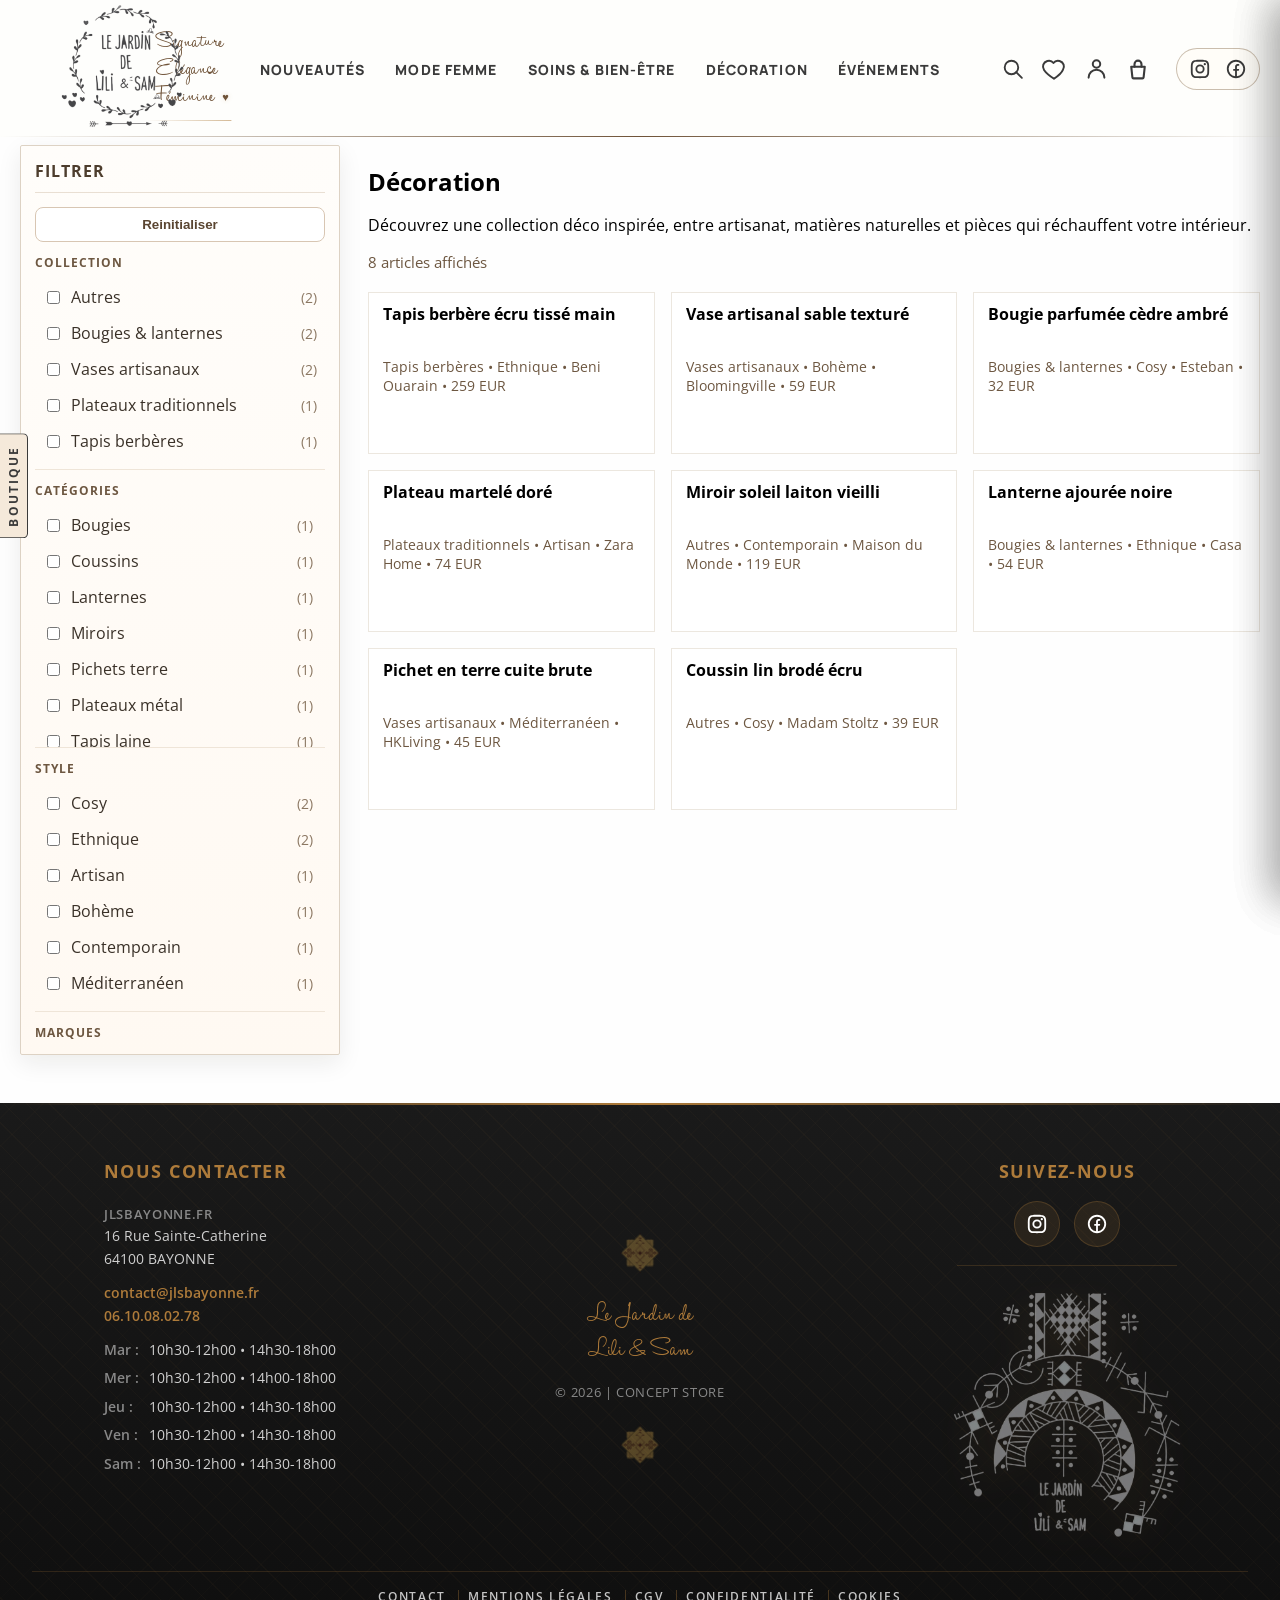
==== commit 129c349c: "27/03/26 Update" ====
--- a/decoration.html
+++ b/decoration.html
@@ -417,11 +417,11 @@
         </nav>
     </footer>
 
-    <!-- WIDGET CONTACT VERTICAL -->
+    <!-- WIDGET BOUTIQUE VERTICAL -->
     <div class="contact-widget" id="contact-widget">
         <button class="contact-widget-toggle" type="button" aria-label="Ouvrir les moyens de contact"
             aria-expanded="false" aria-controls="contact-widget-panel">
-            <span class="contact-widget-label">CONTACT</span>
+            <span class="contact-widget-label">BOUTIQUE</span>
         </button>
         <div class="contact-widget-panel" id="contact-widget-panel" aria-hidden="true">
             <a href="https://maps.app.goo.gl/K8HkVCwXNaB93dVm9" class="contact-widget-icon" aria-label="Nous contacter" target="_blank" rel="noopener noreferrer">
@@ -479,7 +479,7 @@
             <span class="side-panel-title">Mes Favoris</span>
             <button class="side-panel-close" aria-label="Fermer">
                 <svg viewBox="0 0 24 24" width="22" height="22" fill="none">
-                    <path d="M18 6L6 18M6 6l12 12" stroke="#c8b49a" stroke-width="1.5" />
+                    <path d="M18 6L6 18M6 6l12 12" stroke="currentColor" stroke-width="2" stroke-linecap="round" />
                 </svg>
             </button>
         </div>
--- a/style.css
+++ b/style.css
@@ -1213,6 +1213,7 @@
 .radial-icon-account {
     width: 27px;
     height: 27px;
+    margin-left: 1px;
 }
 
 .radial-icon-outline {
@@ -1954,6 +1955,14 @@
     text-shadow: 0 3px 12px rgba(0, 0, 0, 0.7);
 }
 
+.slide-content img {
+      filter: 
+    drop-shadow(3px 0 0 black)
+    drop-shadow(-1px 0 0 black)
+    drop-shadow(0 1px 0 black)
+    drop-shadow(0 -1px 0 black);
+}
+
 .slide-content h2 {
     font-family: "Cormorant Garamond", serif;
     font-size: 74px;
@@ -2083,81 +2092,53 @@
 
 }
 
-/* ----------BANNIERE BIENVENUE---------- */
-
-.welcome-baner {
-    max-height: calc(100vh - 70vh);
+/* ----------PHILOSOPHIE---------- */
+
+.gift-card-content .baner-deco {
+    width: 25%;
+    position: absolute;
+    top: 25%;
+    transform: translateY(-50%);
+    opacity: 0.7;
+    z-index: 0;
+    pointer-events: none;
+}
+
+.gift-card-content .baner-deco img {
     width: 100%;
-    display: flex;
-    justify-content: center;
-    align-items: center;
-    background: #FEFEFE;
-    max-width: 3500px;
-    margin: auto;
-    position: relative;
-}
-
-.welcome-baner img {
-    width: 100%;
-    max-width: 450px;
-    margin-top: 10px;
     height: auto;
     display: block;
 }
 
-.welcome-baner .main-baner {
-    max-width: 30%;
-    /* ajuste selon ta mise en page */
-    height: auto;
-    display: block;
-    z-index: 2;
-}
-
-.welcome-baner .baner-deco {
-    width: 15%;
-    position: absolute;
-    top: 58%;
-    transform: translateY(-50%);
-    max-height: auto;
-    /* adapte la taille de la décoration */
-    opacity: 0.7;
-    z-index: 1;
-}
-
-.welcome-baner .baner-deco.left {
-    left: 0px;
-    /* espace à gauche de la bannière */
-}
-
-.welcome-baner .baner-deco.right {
-    right: 0px;
-    /* espace à droite de la bannière */
-}
-
-.concept-store-since-2013 {
-    max-height: calc(100vh - 70vh);
-    width: 100%;
-    display: flex;
-    justify-content: center;
-    align-items: flex-start;
-    background: #FEFEFE;
-    max-width: 3500px;
-    margin-bottom: -20px;
-    margin-top: -22px
-}
-
-.concept-store-since-2013 img {
-    width: 100%;
-    max-width: 850px;
-    height: auto;
+.gift-card-content .baner-deco.left {
+    left: 0;
+    transform: translate(-61%, -50%);
+}
+
+.gift-card-content .baner-deco.right {
+    right: 0;
+    transform: translate(61%, -50%) scaleX(-1);
+}
+
+@media (max-width: 1024px) {
+    .gift-card-content .baner-deco {
+        width: 10%;
+    }
+}
+
+@media (max-width: 768px) {
+    .gift-card-content .baner-deco {
+        display: none;
+    }
 }
 
 .philosophie {
     background: #FEFEFE;
-    padding: 60px 20px;
+    padding: 88px 20px 360px;
     text-align: center;
     position: relative;
-    overflow: hidden;
+    overflow: visible;
+    z-index: 1;
 }
 
 .philosophie::before {
@@ -2173,23 +2154,37 @@
     background-position: center;
     background-size: auto 100%;
     opacity: 0.06;
+    z-index: 1;
+    pointer-events: none;
+}
+
+.philosophie::after {
+    content: "";
+    position: absolute;
+    inset: 0;
+    background-image: url('img/background-philosophie.png');
+    background-repeat: no-repeat;
+    background-position: center top 10px;
+    background-size: 100% auto;
+    opacity: 0.75;
     z-index: 0;
     pointer-events: none;
 }
 
 .philosophie-container {
     position: relative;
-    z-index: 1;
+    z-index: 2;
     max-width: 900px;
     margin: auto;
 }
 
 .philosophie h2 {
-    font-family: "Cormorant Garamond", serif;
-    font-size: 36px;
+    font-family: "calibri", serif;
+    font-size: 50px;
     font-weight: 600;
-    margin-bottom: 20px;
-    color: #3A3A3A;
+    margin-top: -28px;
+    margin-bottom: 40px;
+    color: #454545;
 }
 
 .philosophie p {
@@ -2203,19 +2198,20 @@
 /* ----------CAROUSEL PHILOSOPHIE SIDE IMAGES---------- */
 .philosophie-side {
     position: absolute;
-    top: 50%;
-    transform: translateY(-50%);
+    top: 100%;
+    transform: translateY(-40%);
     width: 260px;
     height: 400px;
     opacity: 0.9;
+    z-index: 2;
 }
 
 .philosophie-side.left {
-    left: calc(50% - 920px);
+    left: calc(50% - 890px);
 }
 
 .philosophie-side.right {
-    right: calc(50% - 920px);
+    right: calc(50% - 890px);
 }
 
 .photo-stack {
@@ -2278,19 +2274,19 @@
 }
 
 .philosophie-side.left .photo-card-back {
-    transform: translate(-46px, -40px) rotate(-12deg) scale(0.97);
+    transform: translate(-66px, -60px) rotate(-12deg) scale(0.97);
 }
 
 .philosophie-side.left .photo-card-middle {
-    transform: translate(40px, 42px) rotate(10deg) scale(0.985);
+    transform: translate(60px, 52px) rotate(10deg) scale(0.985);
 }
 
 .philosophie-side.right .photo-card-back {
-    transform: translate(46px, -40px) rotate(12deg) scale(0.97);
+    transform: translate(66px, -60px) rotate(12deg) scale(0.97);
 }
 
 .philosophie-side.right .photo-card-middle {
-    transform: translate(-40px, 42px) rotate(-10deg) scale(0.985);
+    transform: translate(-60px, 52px) rotate(-10deg) scale(0.985);
 }
 
 .photo-slide {
@@ -3046,7 +3042,7 @@
 .produit-card-fav {
     position: absolute;
     top: 10px;
-    right: 10px;
+    right: 9px;
     z-index: 3;
     width: 38px;
     height: 38px;
@@ -3097,8 +3093,8 @@
 }
 
 .icon-wrapper[data-panel-trigger="panel-favoris"] .radial-icon {
-    width: 30px !important;
-    height: 30px !important;
+    width: 126px !important;
+    height: 26px !important;
 }
 
 /* CORPS TEXTE */
@@ -3322,6 +3318,8 @@
     max-width: 920px;
     margin-left: auto;
     margin-right: auto;
+    position: relative;
+    overflow: visible;
     border-radius: 14px;
     background: linear-gradient(140deg, #f7f2ea 0%, #efe2d0 100%);
     border: 1px solid rgba(111, 83, 56, 0.2);
@@ -3330,6 +3328,8 @@
 .gift-card-content {
     max-width: 760px;
     margin: 0 auto;
+    position: relative;
+    z-index: 1;
     text-align: center;
     color: #3a3a3a;
 }
@@ -4074,7 +4074,7 @@
     position: relative;
     background: linear-gradient(180deg, #1a1a1a 0%, #0f0f0f 100%);
     color: #FEFEFE;
-    padding: 56px 32px 40px;
+    padding: 56px 32px 0;
     overflow: hidden;
 }
 
@@ -4186,13 +4186,13 @@
 }
 
 .footer-center::before {
-    top: -44px;
+    top: -64px;
     left: 50%;
     transform: translateX(-50%);
 }
 
 .footer-center::after {
-    bottom: -44px;
+    bottom: -64px;
     left: 50%;
     right: auto;
     transform: translateX(-50%);
@@ -4312,6 +4312,7 @@
     max-width: 1400px;
     margin: 32px auto 0;
     padding-top: 16px;
+    padding-bottom: 16px;
     border-top: 1px solid rgba(174, 123, 58, 0.2);
     display: flex;
     flex-wrap: wrap;
@@ -4348,7 +4349,7 @@
 
 @media (max-width: 1024px) {
     footer {
-        padding: 44px 24px 32px;
+        padding: 44px 24px 0;
     }
 
     .footer-container {
@@ -4384,6 +4385,7 @@
     .footer-legal {
         margin-top: 22px;
         padding-top: 14px;
+        padding-bottom: 14px;
         gap: 10px 0;
         flex-direction: column;
     }
@@ -4457,6 +4459,15 @@
 
 /* ============= RESPONSIVE ============ */
 @media (max-width:768px) {
+    .philosophie {
+        padding-top: 72px;
+    }
+
+    .philosophie::after {
+        background-size: 230% auto;
+        opacity: 0.2;
+    }
+
     .carousel {
         height: 50vh;
     }
@@ -4662,16 +4673,29 @@
     right: 10px;
     width: 36px;
     height: 36px;
-    border: 0;
-    border-radius: 50%;
-    background: rgba(255, 255, 255, 0.95);
-    color: #222;
+    background: rgba(255, 252, 247, 0.72);
+    border: 1px solid rgba(122, 92, 62, 0.16);
     cursor: pointer;
+    color: #3A3A3A;
+    padding: 4px;
+    line-height: 1;
+    display: flex;
+    align-items: center;
+    justify-content: center;
+    box-sizing: border-box;
+    transition: color 0.2s ease, transform 0.2s ease, border-color 0.2s ease, background 0.2s ease;
+}
+
+.product-modal-close:hover {
+    color: #AE7B3A;
+    background: rgba(255, 248, 239, 0.92);
+    border-color: rgba(174, 123, 58, 0.32);
+    transform: rotate(90deg);
 }
 
 .product-modal-media {
     background: #f3f3f3;
-    min-height: 620px;
+    min-height: 720px;
     padding: 18px;
 }
 
@@ -4691,7 +4715,7 @@
 .product-modal-thumb {
     width: 74px;
     height: 90px;
-    border: 1px solid #d0d0d0;
+    border: 1px solid #f3f3f3;
     background: #fff;
     padding: 0;
     cursor: pointer;
@@ -4707,8 +4731,8 @@
 }
 
 .product-modal-thumb.is-active {
-    border-color: #222;
-    box-shadow: 0 0 0 2px rgba(0, 0, 0, 0.14);
+    border-width: 2px;
+    border-color: #212121;
 }
 
 .product-modal-thumb:hover {
@@ -4728,11 +4752,10 @@
     height: 100%;
     object-fit: cover;
     display: block;
-
 }
 
 .product-modal-main-image-wrap.is-zooming {
-    cursor: zoom-out;
+    cursor: zoom-in;
 }
 
 .product-modal-content {
@@ -4751,14 +4774,6 @@
 
 .product-modal-kicker {
     margin: 0;
-    text-transform: uppercase;
-    letter-spacing: 0.14em;
-    font-size: 0.72rem;
-    color: #666;
-    font-weight: 700;
-}
-
-.product-modal-stock {
     font-size: 0.74rem;
     letter-spacing: 0.08em;
     text-transform: uppercase;
@@ -4768,6 +4783,18 @@
     font-weight: 700;
 }
 
+.product-modal-stock {
+    font-size: 0.74rem;
+    letter-spacing: 0.08em;
+    text-transform: uppercase;
+    color: #2c2c2c;
+    background: #00ff2fa3;
+    padding: 6px 10px;
+    font-weight: 700;
+    margin-right: auto;
+}
+
+/* ETAT STOCK DU PRODUIT */
 .product-modal-content h2 {
     margin: 0;
     font-size: 2.05rem;
@@ -4875,14 +4902,46 @@
     background: #222;
     color: #fff;
     height: 44px;
-    padding: 0 22px;
+    min-width: 315px;
+    padding: 0 28px;
     font-weight: 700;
     letter-spacing: 0.01em;
     cursor: pointer;
+    transition: background 0.2s ease;
+}
+
+.product-modal-add:hover,
+.product-modal-add:focus-visible {
+    background: #AE7B3A;
 }
 
 .product-modal-add.is-added {
     background: #4a4a4a;
+}
+
+.product-modal-fav {
+    width: 44px;
+    height: 44px;
+    border: 1px solid #cfcfcf;
+    background: #fff;
+    color: #3a3a3a;
+    display: inline-flex;
+    align-items: center;
+    justify-content: center;
+    cursor: pointer;
+    transition: background 0.2s ease, border-color 0.2s ease, color 0.2s ease;
+}
+
+.product-modal-fav svg {
+    width: 30px;
+    height: 30px;
+}
+
+.product-modal-fav:hover,
+.product-modal-fav[aria-pressed="true"] {
+    background: #fff6ee;
+    border-color: #c4a882;
+    color: #b38349;
 }
 
 html.product-modal-open,
@@ -4896,7 +4955,8 @@
     z-index: 1400;
     display: grid;
     place-items: center;
-    padding: 12px;
+    padding: 0;
+    background: #fff;
     opacity: 0;
     pointer-events: none;
     transition: opacity 0.18s ease;
@@ -4910,49 +4970,64 @@
 .product-lightbox-overlay {
     position: absolute;
     inset: 0;
-    background: rgba(0, 0, 0, 0.66);
+    background: #fff;
 }
 
 .product-lightbox-dialog {
     position: relative;
     z-index: 1;
-    width: min(1320px, 100%);
-    max-height: calc(100vh - 24px);
+    width: 100vw;
+    height: 100vh;
+    max-height: none;
     display: grid;
-    grid-template-columns: 86px 1fr;
+    grid-template-columns: 124px minmax(0, 1fr);
+    gap: 20px;
+    background: #fff;
+    border: 0;
+    padding: 24px;
+    box-sizing: border-box;
+}
+
+.product-lightbox-close {
+    position: absolute;
+    top: 18px;
+    right: 18px;
+    width: 36px;
+    height: 36px;
+    background: rgba(255, 252, 247, 0.72);
+    border: 1px solid rgba(122, 92, 62, 0.16);
+    cursor: pointer;
+    color: #3A3A3A;
+    padding: 4px;
+    line-height: 1;
+    display: flex;
+    align-items: center;
+    justify-content: center;
+    box-sizing: border-box;
+    transition: color 0.2s ease, transform 0.2s ease, border-color 0.2s ease, background 0.2s ease;
+    z-index: 2;
+}
+
+.product-lightbox-close:hover {
+    color: #AE7B3A;
+    background: rgba(255, 248, 239, 0.92);
+    border-color: rgba(174, 123, 58, 0.32);
+    transform: rotate(90deg);
+}
+
+.product-lightbox-thumbs {
+    display: flex;
+    flex-direction: column;
     gap: 12px;
-    background: rgba(24, 24, 24, 0.96);
-    border: 1px solid rgba(255, 255, 255, 0.2);
-    padding: 12px;
-}
-
-.product-lightbox-close {
-    position: absolute;
-    top: 10px;
-    right: 10px;
-    width: 34px;
-    height: 34px;
-    border: 0;
-    border-radius: 50%;
-    background: rgba(0, 0, 0, 0.66);
-    color: #fff;
-    cursor: pointer;
-    z-index: 2;
-}
-
-.product-lightbox-thumbs {
-    display: flex;
-    flex-direction: column;
-    gap: 8px;
     overflow-y: auto;
-    padding-right: 4px;
+    padding-right: 6px;
 }
 
 .product-lightbox-thumb {
-    width: 78px;
-    height: 98px;
-    border: 1px solid rgba(255, 255, 255, 0.32);
-    background: #111;
+    width: 110px;
+    height: 138px;
+    border: 2px solid #ffffff;
+    background: #fff;
     padding: 0;
     cursor: pointer;
 }
@@ -4965,13 +5040,17 @@
 }
 
 .product-lightbox-thumb.is-active {
-    border-color: #fff;
-    box-shadow: 0 0 0 2px rgba(255, 255, 255, 0.2);
+    border-color: #212121;
 }
 
 .product-lightbox-main {
-    min-height: 70vh;
-    background: #0f0f0f;
+    min-height: 100%;
+    background: #fff;
+    overflow: hidden;
+    cursor: zoom-in;
+    display: flex;
+    align-items: center;
+    justify-content: center;
 }
 
 .product-lightbox-main img {
@@ -4980,11 +5059,21 @@
     max-height: calc(100vh - 48px);
     object-fit: contain;
     display: block;
+    transform: scale(1);
+    transform-origin: 50% 50%;
+    transition: transform 0.18s ease;
+    user-select: none;
+}
+
+.product-lightbox-main.is-zooming {
+    cursor: zoom-out;
 }
 
 @media (max-width: 760px) {
     .product-lightbox-dialog {
         grid-template-columns: 1fr;
+        height: 100vh;
+        padding: 64px 16px 16px;
     }
 
     .product-lightbox-thumbs {
@@ -4992,11 +5081,12 @@
         overflow-x: auto;
         overflow-y: hidden;
         order: 2;
+        padding-right: 0;
     }
 
     .product-lightbox-thumb {
-        width: 62px;
-        height: 80px;
+        width: 84px;
+        height: 108px;
         flex: 0 0 auto;
     }
 
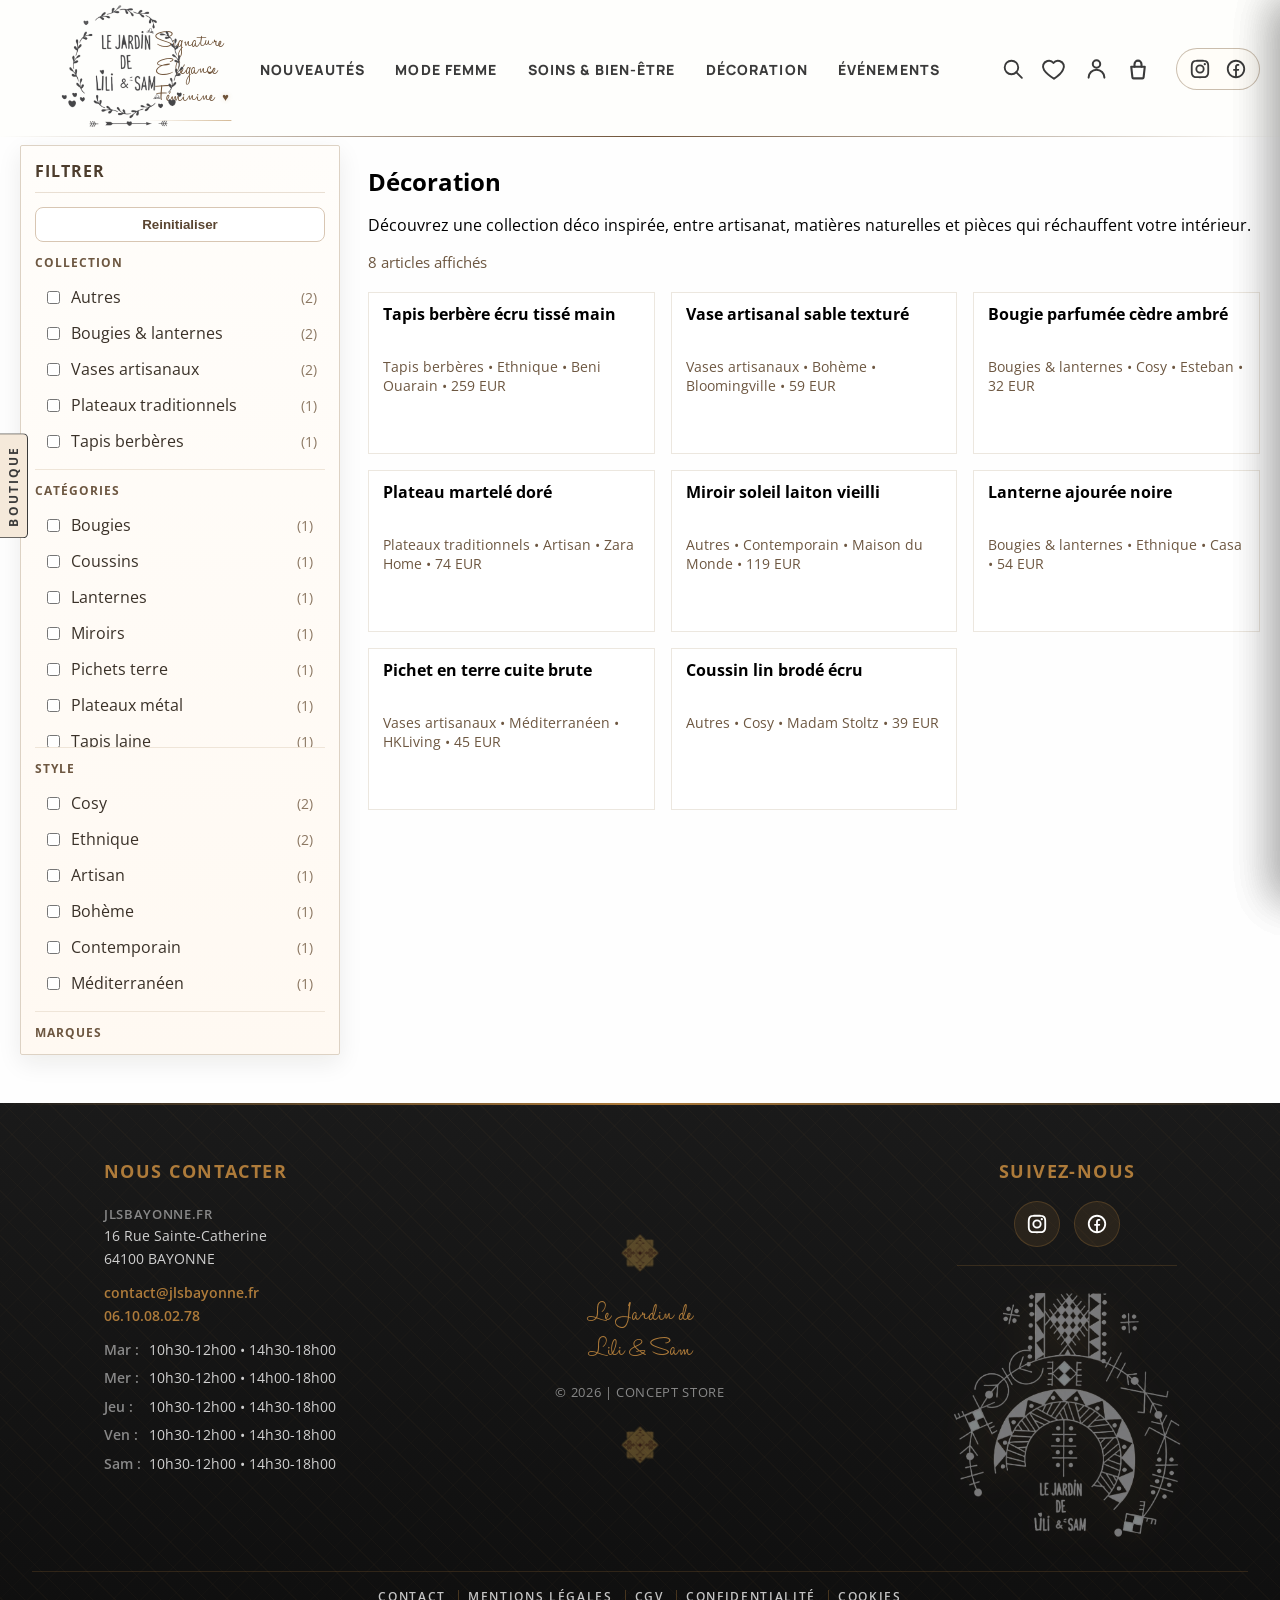
==== commit f0045866: "Update" ====
--- a/decoration.html
+++ b/decoration.html
@@ -216,14 +216,13 @@
                         <img src="icons/facebook-filled.svg" class="icon-hover" alt="">
                     </a>
                 </div>
-            </div>
-
-            <!-- BURGER MENU -->
-            <button class="burger">
-                <span></span>
-                <span></span>
-                <span></span>
-            </button>
+                <!-- BURGER MENU -->
+                <button class="burger">
+                    <span></span>
+                    <span></span>
+                    <span></span>
+                </button>
+            </div>
 
         </div>
     </header>
--- a/style.css
+++ b/style.css
@@ -1,4 +1,10 @@
 /* ----------GLOBAL---------- */
+@media (max-width: 1024px) {
+    html {
+        overflow-x: hidden;
+    }
+}
+
 body {
     font-family: 'Open Sans', Arial, sans-serif;
     margin: 0;
@@ -10,6 +16,14 @@
 @font-face {
     font-family: "Halo Handletter";
     src: url("fonts/HaloHandletter.otf") format("opentype");
+    font-weight: 400;
+    font-style: normal;
+    font-display: swap;
+}
+
+@font-face {
+    font-family: "AmaticSC-Bold";
+    src: url("fonts/AmaticSC-Bold.ttf") format("truetype");
     font-weight: 400;
     font-style: normal;
     font-display: swap;
@@ -849,10 +863,6 @@
     background-color: rgba(174, 123, 58, 0.08);
 }
 
-.burger:hover span {
-    background-color: #ae7b3a;
-}
-
 .burger:active {
     transform: scale(0.94);
 }
@@ -876,18 +886,30 @@
     padding: 10px 0;
 }
 
-/* burger actif => menu ouvert */
+/* burger actif => croix */
+.burger.active {
+    transform: rotate(0deg);
+}
+
+.burger.active span {
+    background-color: #AE7B3A;
+}
+
 .burger.active span:nth-child(1) {
     transform: translateY(9.5px) rotate(45deg);
 }
 
 .burger.active span:nth-child(2) {
     opacity: 0;
-    transform: scaleX(0.2);
+    transform: scaleX(0);
 }
 
 .burger.active span:nth-child(3) {
     transform: translateY(-9.5px) rotate(-45deg);
+}
+
+.burger:hover.active span {
+    background-color: #8f632f;
 }
 
 @media (prefers-reduced-motion: reduce) {
@@ -965,6 +987,9 @@
         height: 20px;
         margin-left: 2px;
     }
+
+    .burger.active span:nth-child(1) { transform: translateY(8.5px) rotate(45deg); }
+    .burger.active span:nth-child(3) { transform: translateY(-8.5px) rotate(-45deg); }
 
     .menu.mobile .submenu-container {
         width: 100%;
@@ -1078,6 +1103,9 @@
         width: 23px;
         height: 18px;
     }
+
+    .burger.active span:nth-child(1) { transform: translateY(7.5px) rotate(45deg); }
+    .burger.active span:nth-child(3) { transform: translateY(-7.5px) rotate(-45deg); }
 }
 
 @media (max-width: 480px) {
@@ -1118,6 +1146,9 @@
         width: 21px;
         height: 16px;
     }
+
+    .burger.active span:nth-child(1) { transform: translateY(6.5px) rotate(45deg); }
+    .burger.active span:nth-child(3) { transform: translateY(-6.5px) rotate(-45deg); }
 }
 
 /* ----------ICONS HEADER---------- */
@@ -1812,6 +1843,7 @@
     height: 100%;
     position: relative;
     transform: translateZ(0);
+    touch-action: pan-y;
 
 }
 
@@ -2030,6 +2062,75 @@
 .next:hover {
     background: #ae7c3a88;
     transform: translateY(-50%) scale(1.15);
+}
+
+@media (max-width: 1024px) {
+    .carousel {
+        height: 56vh;
+    }
+
+    .carousel-container {
+        overflow: hidden;
+    }
+
+    .carousel-slide {
+        opacity: 1;
+        will-change: transform;
+        transition: transform 0.55s cubic-bezier(0.22, 1, 0.36, 1);
+    }
+
+    .carousel-slide img {
+        transform: none;
+    }
+
+    .carousel-slide.active.zoom-in img,
+    .carousel-slide.active.zoom-out img {
+        animation: none;
+    }
+
+    .slide-content h2 {
+        font-size: clamp(34px, 5.1vw, 52px);
+        margin-bottom: 8px;
+        letter-spacing: 0.5px;
+    }
+
+    .slide-content p {
+        font-size: clamp(15px, 1.9vw, 18px);
+        max-width: 82vw;
+        line-height: 1.45;
+    }
+
+    .carousel-slide:first-child .slide-content-banner {
+        width: min(114vw, 920px);
+        max-width: none;
+    }
+}
+
+@media (max-width: 768px) {
+    .carousel {
+        height: 42vh;
+    }
+
+    .slide-content h2 {
+        font-size: clamp(26px, 8.2vw, 38px);
+        margin-bottom: 6px;
+    }
+
+    .slide-content p {
+        font-size: clamp(13px, 3.7vw, 16px);
+        max-width: 88vw;
+    }
+
+    .carousel-slide:first-child .slide-content-banner {
+        width: min(130vw, 400px);
+    }
+}
+
+@media (max-width: 1024px) {
+    .carousel .prev,
+    .carousel .next {
+        display: none;
+    }
 }
 
 /* DOTS */
@@ -2134,7 +2235,7 @@
 
 .philosophie {
     background: #FEFEFE;
-    padding: 88px 20px 360px;
+    padding: 88px 20px 19px;
     text-align: center;
     position: relative;
     overflow: visible;
@@ -2166,7 +2267,7 @@
     background-repeat: no-repeat;
     background-position: center top 10px;
     background-size: 100% auto;
-    opacity: 0.75;
+    opacity: 0.7;
     z-index: 0;
     pointer-events: none;
 }
@@ -2179,9 +2280,9 @@
 }
 
 .philosophie h2 {
-    font-family: "calibri", serif;
-    font-size: 50px;
-    font-weight: 600;
+    font-family: AmaticSC-Bold, "Open Sans", Arial, sans-serif;
+    font-size: 87px;
+    font-weight: 700;
     margin-top: -28px;
     margin-bottom: 40px;
     color: #454545;
@@ -2190,16 +2291,33 @@
 .philosophie p {
     font-family: "Open Sans", sans-serif;
     font-size: 18px;
-    color: #3b3b3b;
+    font-weight: 500;
+    color: #000000;
     line-height: 1.6;
     margin-bottom: 15px;
 }
 
+@media (min-width: 769px) and (max-width: 1024px) {
+    .philosophie h2 {
+        font-size: 40px;
+        margin-top: -18px;
+        margin-bottom: 26px;
+    }
+
+    .philosophie p {
+        font-size: 16px;
+        line-height: 1.55;
+        max-width: 72ch;
+        margin-left: auto;
+        margin-right: auto;
+    }
+}
+
 /* ----------CAROUSEL PHILOSOPHIE SIDE IMAGES---------- */
 .philosophie-side {
     position: absolute;
     top: 100%;
-    transform: translateY(-40%);
+    transform: translateY(-120%);
     width: 260px;
     height: 400px;
     opacity: 0.9;
@@ -2332,8 +2450,8 @@
 .brands-carousel-shell {
     --brands-motion-duration: 30s;
     position: relative;
-    width: 28%;
-    margin: 2em auto;
+    width: 48%;
+    margin: 4em auto;
 }
 
 .brands-carousel-shell::before,
@@ -4493,7 +4611,7 @@
     }
 }
 
-@media (max-height: 1080px) {
+@media (min-width: 1025px) and (max-height: 1080px) {
     .carousel {
         height: 60vh;
     }
@@ -5489,6 +5607,18 @@
 .event-card-outline {
     background: linear-gradient(180deg, rgba(255, 252, 247, 0.96), rgba(246, 237, 227, 0.94));
     border-style: dashed;
+}
+
+.event-samakeup-layout {
+    display: flex;
+    align-items: center;
+    gap: 14px;
+}
+
+.event-samakeup-logo {
+    width: 72px;
+    height: auto;
+    flex-shrink: 0;
 }
 
 .events-cta {
